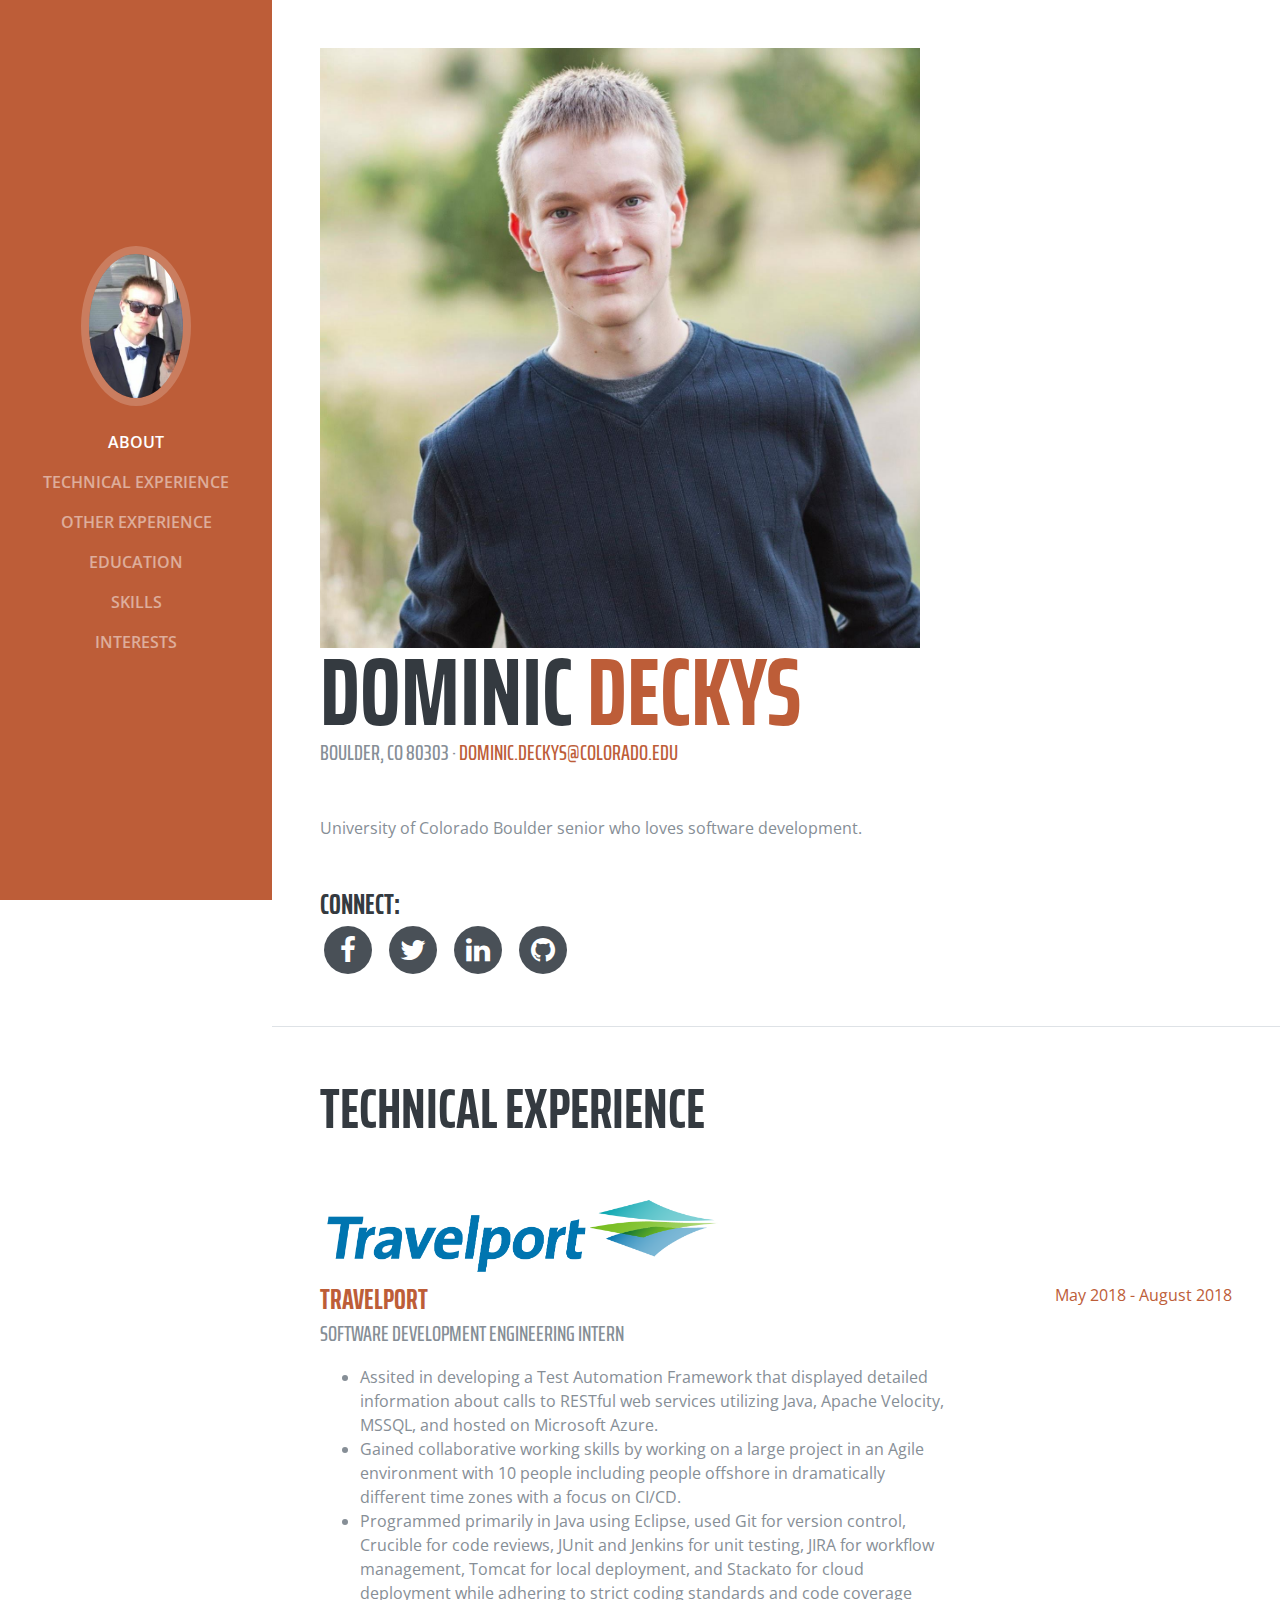
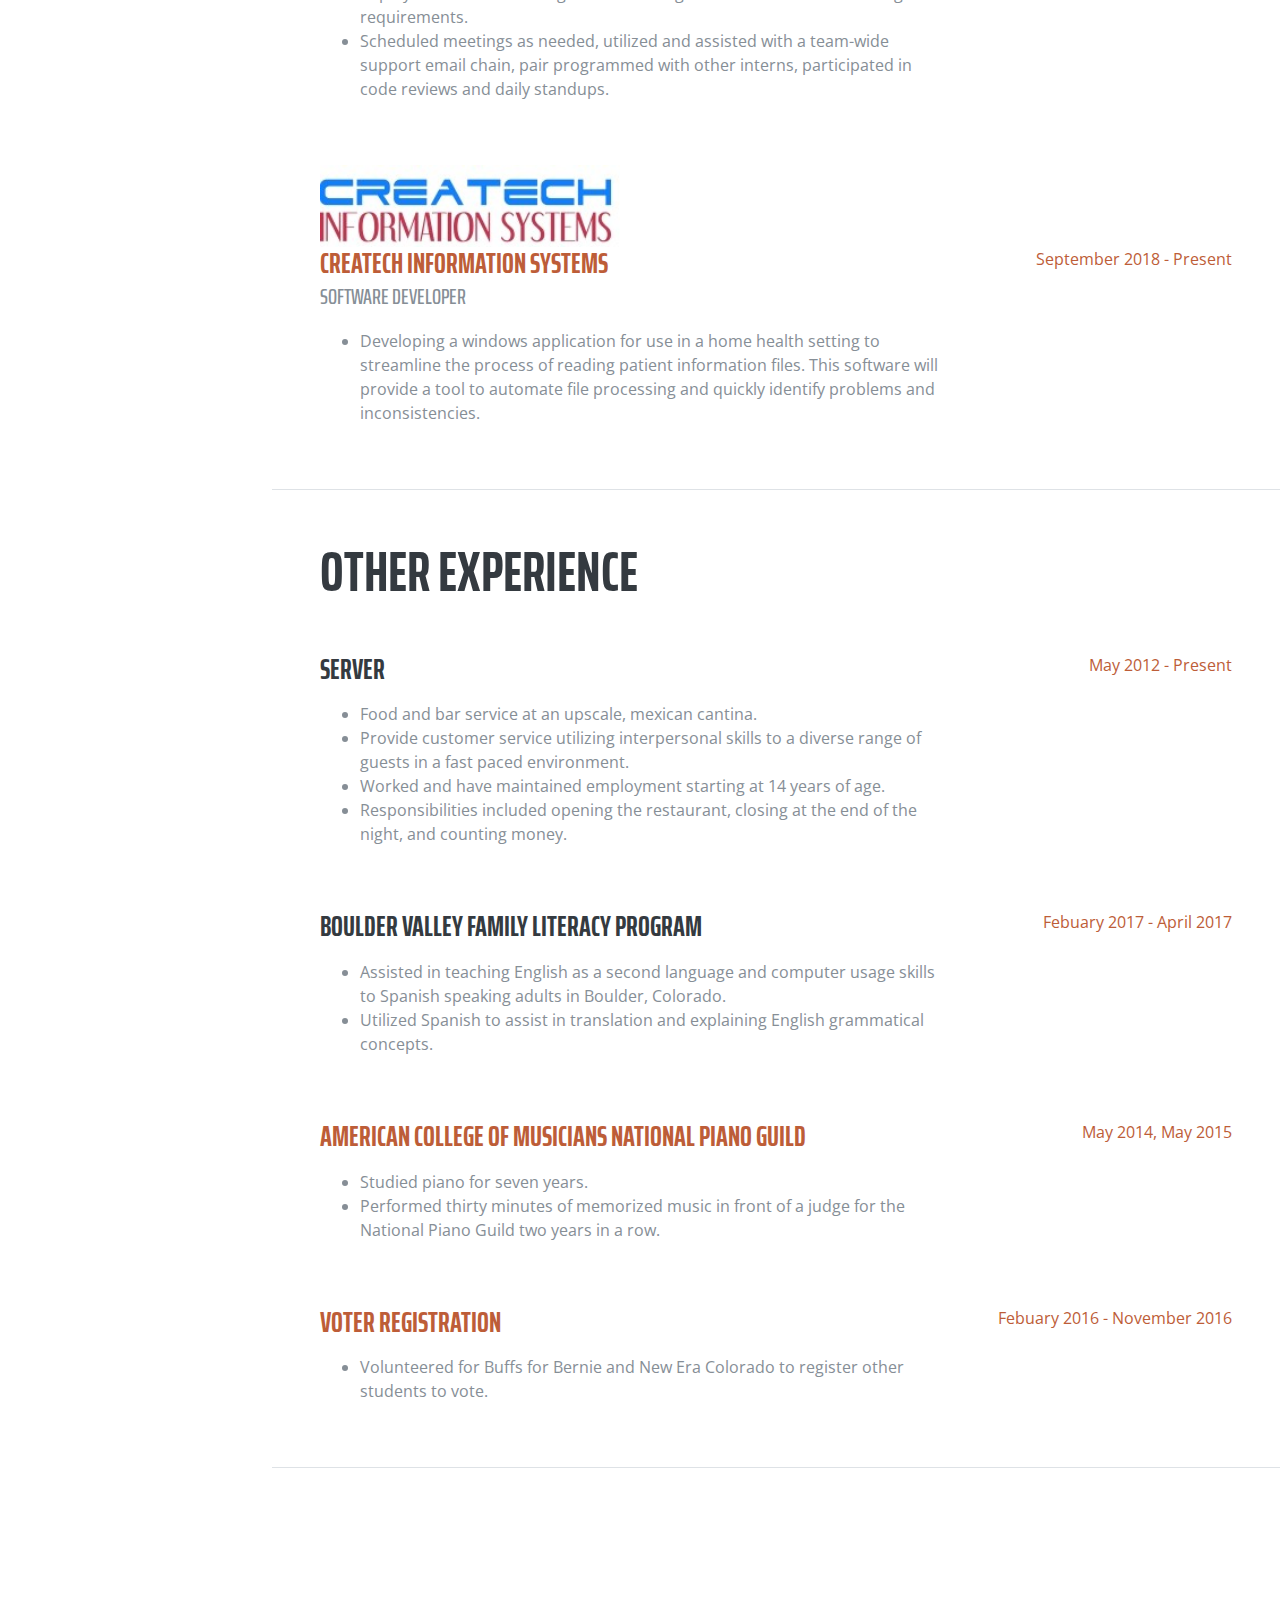
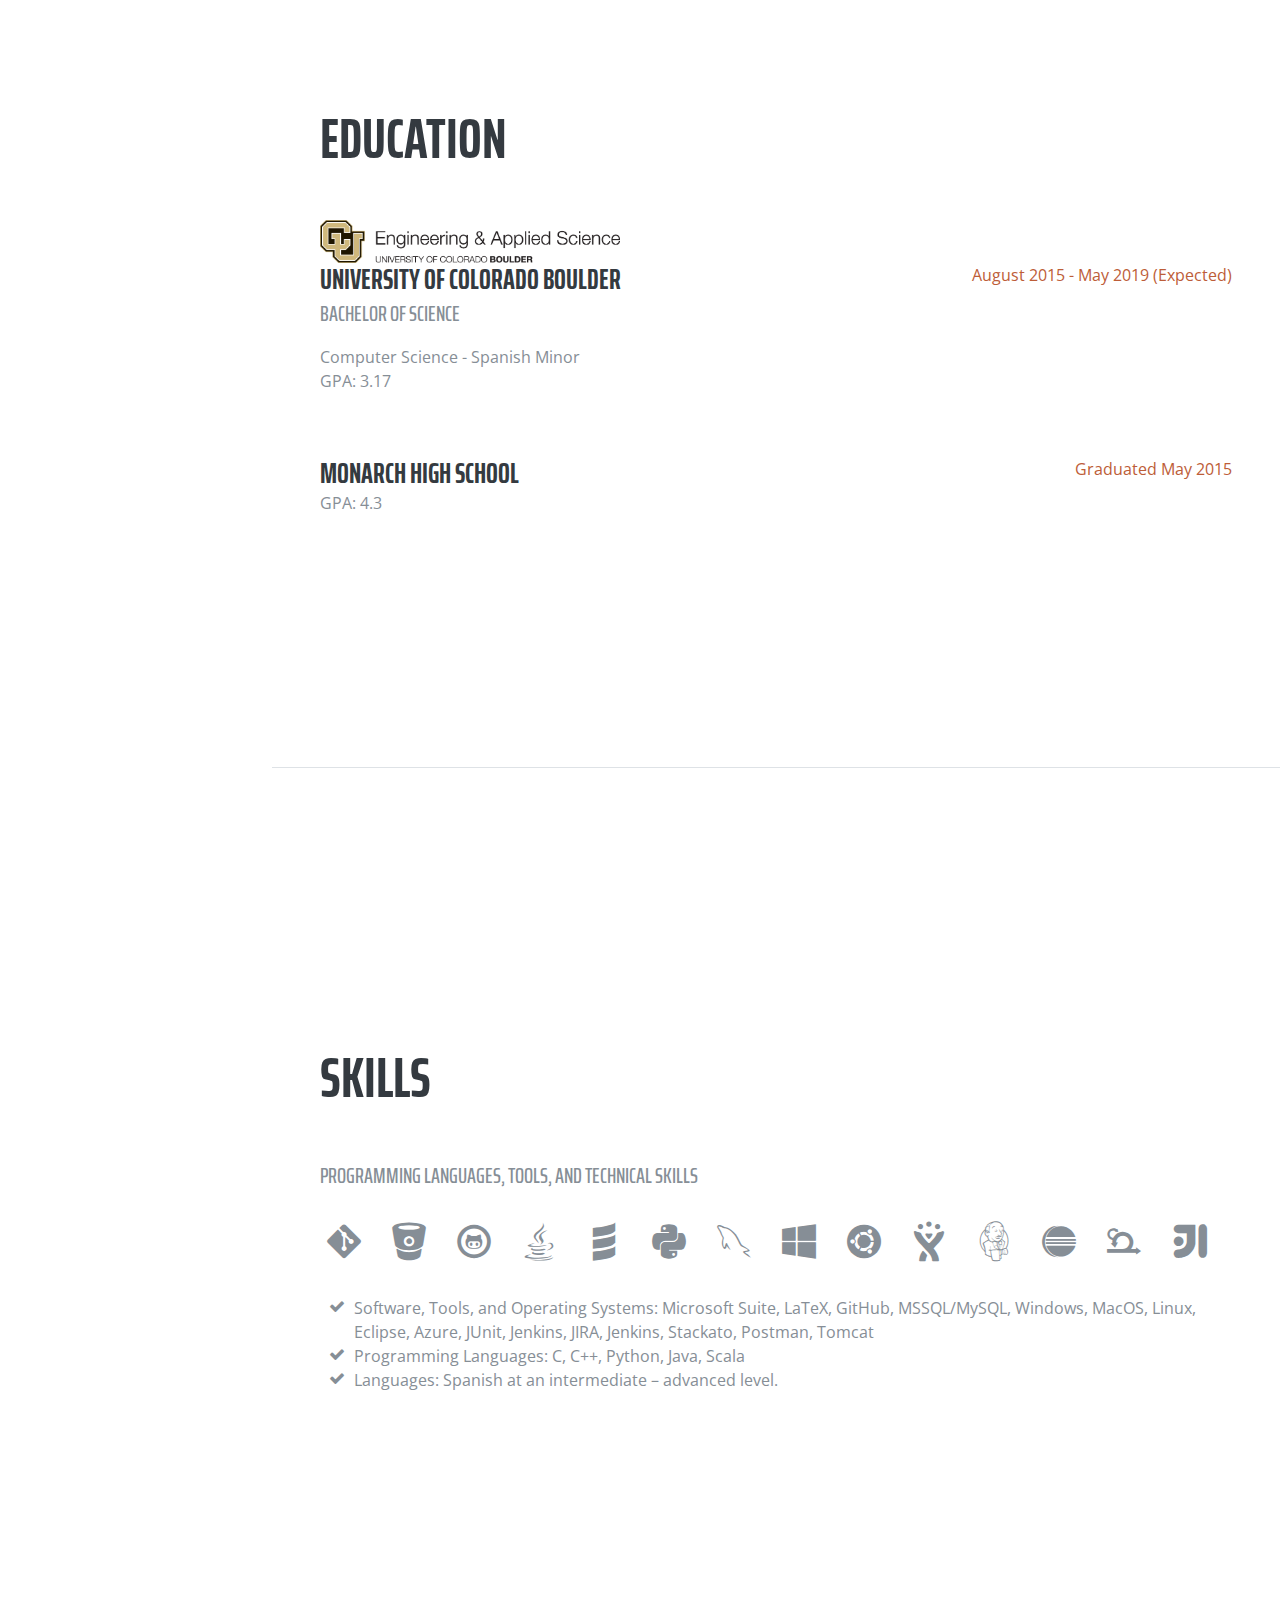
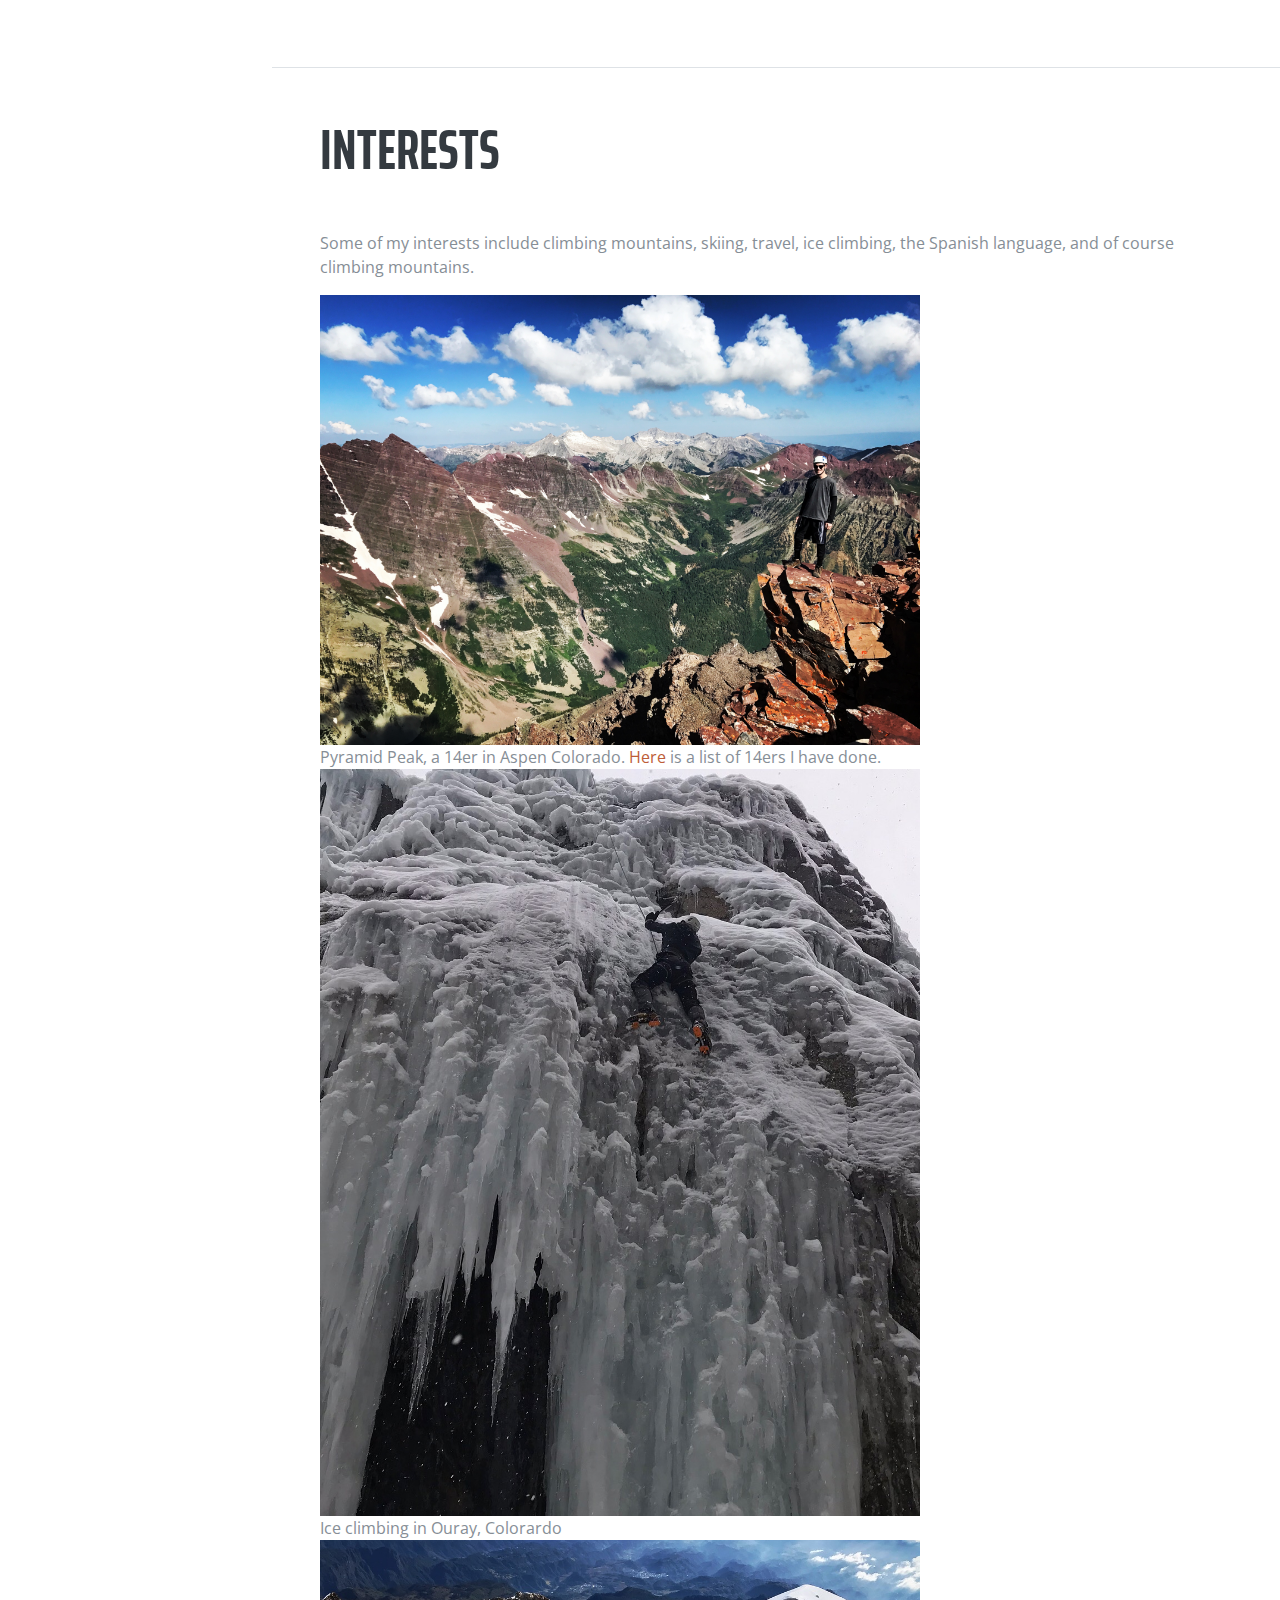
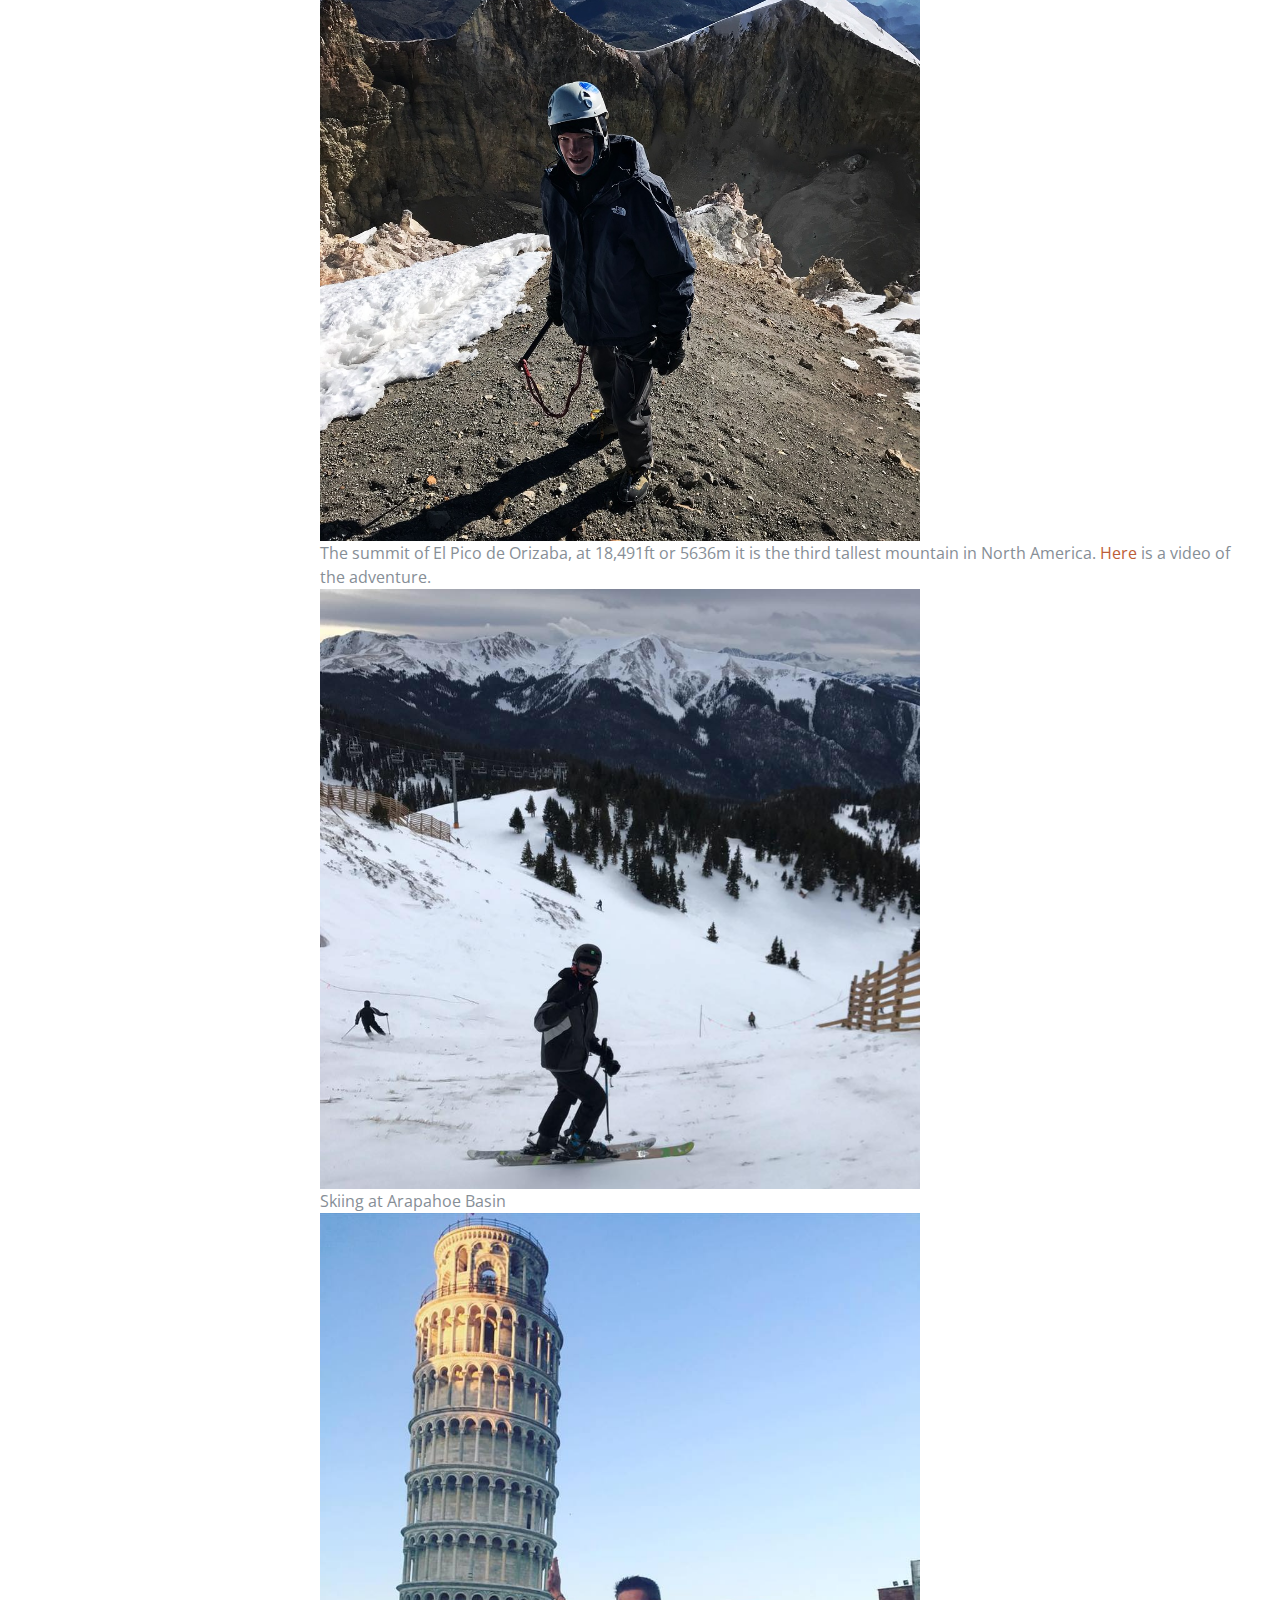
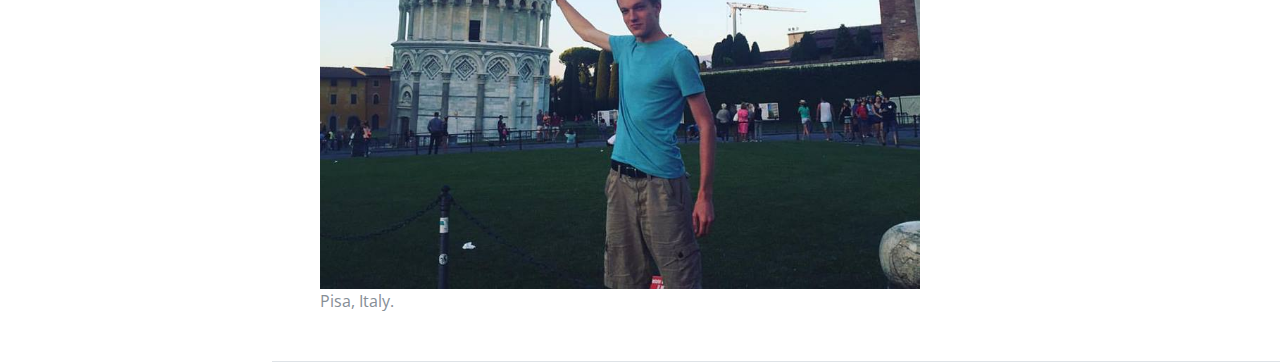
==== index.html @ a95ba04a "remove develop link from homepage" ====
<!DOCTYPE html>
<html lang="en">

  <head>

    <meta charset="utf-8">
    <meta name="viewport" content="width=device-width, initial-scale=1, shrink-to-fit=no">
    <meta name="description" content="">
    <meta name="author" content="">

    <title>Dominic Deckys</title>

    <!-- Bootstrap core CSS -->
    <link href="vendor/bootstrap/css/bootstrap.min.css" rel="stylesheet">

    <!-- Custom fonts for this template -->
    <link href="https://fonts.googleapis.com/css?family=Saira+Extra+Condensed:100,200,300,400,500,600,700,800,900" rel="stylesheet">
    <link href="https://fonts.googleapis.com/css?family=Open+Sans:300,300i,400,400i,600,600i,700,700i,800,800i" rel="stylesheet">
    <link href="vendor/font-awesome/css/font-awesome.min.css" rel="stylesheet">
    <link href="vendor/devicons/css/devicons.min.css" rel="stylesheet">
    <link href="vendor/simple-line-icons/css/simple-line-icons.css" rel="stylesheet">

    <!-- Custom styles for this template -->
    <link href="css/resume.min.css" rel="stylesheet">

  </head>

  <body id="page-top">

    <nav class="navbar navbar-expand-lg navbar-dark bg-primary fixed-top" id="sideNav">
      <a class="navbar-brand js-scroll-trigger" href="#page-top">
        <span class="d-block d-lg-none">Dominic Deckys</span>
        <span class="d-none d-lg-block">
          <img class="img-fluid img-profile rounded-circle mx-auto mb-2" src="img/dom1.jpg" alt="">
        </span>
      </a>
      <button class="navbar-toggler" type="button" data-toggle="collapse" data-target="#navbarSupportedContent" aria-controls="navbarSupportedContent" aria-expanded="false" aria-label="Toggle navigation">
        <span class="navbar-toggler-icon"></span>
      </button>
      <div class="collapse navbar-collapse" id="navbarSupportedContent">
        <ul class="navbar-nav">
          <li class="nav-item">
            <a class="nav-link js-scroll-trigger" href="#about">About</a>
          </li>
          <li class="nav-item">
            <a class="nav-link js-scroll-trigger" href="#experience1">Technical Experience</a>
          </li>
          <li class="nav-item">
            <a class="nav-link js-scroll-trigger" href="#experience2">Other Experience</a>
          </li>
          <li class="nav-item">
            <a class="nav-link js-scroll-trigger" href="#education">Education</a>
          </li>
          <li class="nav-item">
            <a class="nav-link js-scroll-trigger" href="#skills">Skills</a>
          </li>
          <li class="nav-item">
            <a class="nav-link js-scroll-trigger" href="#interests">Interests</a>
          </li>
		  <!--
          <li class="nav-item">
            <a class="nav-link js-scroll-trigger" href="#awards">Awards</a>
          </li>
		  -->
        </ul>
      </div>
    </nav>

    <div class="container-fluid p-0">

      <section class="resume-section p-3 p-lg-5 d-flex d-column" id="about">
        <div class="my-auto">
          <img style="max-width:600px;width:100%;" src="img/dominicdeckysSeniorPic.jpg" alt="">
          <h1 class="mb-0">Dominic
            <span class="text-primary">Deckys</span>
          </h1>
          <div class="subheading mb-5">Boulder, CO 80303 · 
            <a href="mailto:dominic.deckys@colorado.edu">dominic.deckys@colorado.edu</a>
          </div>
          <p class="mb-5">University of Colorado Boulder senior who loves software development.</p>
          <h3 class="mb-0">Connect:</h3>
          <ul class="list-inline list-social-icons mb-0">
            <li class="list-inline-item">
              <a href="https://www.facebook.com/ddeckys">
                <span class="fa-stack fa-lg">
                  <i class="fa fa-circle fa-stack-2x"></i>
                  <i class="fa fa-facebook fa-stack-1x fa-inverse"></i>
                </span>
              </a>
            </li>
            <li class="list-inline-item">
              <a href="https://twitter.com/ddeckys4">
                <span class="fa-stack fa-lg">
                  <i class="fa fa-circle fa-stack-2x"></i>
                  <i class="fa fa-twitter fa-stack-1x fa-inverse"></i>
                </span>
              </a>
            </li>
            <li class="list-inline-item">
              <a href="https://www.linkedin.com/in/dominic-deckys-6bb75169">
                <span class="fa-stack fa-lg">
                  <i class="fa fa-circle fa-stack-2x"></i>
                  <i class="fa fa-linkedin fa-stack-1x fa-inverse"></i>
                </span>
              </a>
            </li>
            <li class="list-inline-item">
              <a href="https://github.com/dominicdeckys">
                <span class="fa-stack fa-lg">
                  <i class="fa fa-circle fa-stack-2x"></i>
                  <i class="fa fa-github fa-stack-1x fa-inverse"></i>
                </span>
              </a>
            </li>
          </ul>
        </div>
      </section>

      <section class="resume-section p-3 p-lg-5 d-flex flex-column" id="experience1">
        <div class="my-auto">
          <h2 class="mb-5">Technical Experience</h2>

          <img style="max-width:400px;width:100%;" src="img/travelport-logo.png" alt="">
          <div class="resume-item d-flex flex-column flex-md-row mb-5">
            <div class="resume-content mr-auto">
              <h3 class="mb-0"><a href="https://www.travelport.com/" target="_blank">Travelport</a></h3>
              <div class="subheading mb-3">Software Development Engineering Intern</div>
              <p>
                <ul>
                  <li>Assited in developing a Test Automation Framework that displayed detailed information about calls to RESTful web services utilizing Java, Apache Velocity, MSSQL, and hosted on Microsoft Azure.</li>
                  <li>Gained collaborative working skills by working on a large project in an Agile environment with 10 people including people offshore in dramatically different time zones with a focus on CI/CD.</li>
                  <li>Programmed primarily in Java using Eclipse, used Git for version control, Crucible for code reviews, JUnit and Jenkins for unit testing, JIRA for workflow management, Tomcat for local deployment, and Stackato for cloud deployment while adhering to strict coding standards and code coverage requirements.</li>
                  <li>Scheduled meetings as needed, utilized and assisted with a team-wide support email chain, pair programmed with other interns, participated in code reviews and daily standups.</li>
                </ul> 
              </p>
            </div>
            <div class="resume-date text-md-right">
              <span class="text-primary">May 2018 - August 2018</span>
            </div>
          </div>

          <img style="max-width:300px;width:100%;" src="img/createch-logo.jpg" alt="">
          <div class="resume-item d-flex flex-column flex-md-row">
            <div class="resume-content mr-auto">
              <h3 class="mb-0"><a href="https://www.createchsys.com/" target="_blank">Createch Information Systems</a></h3>
              <div class="subheading mb-3">Software Developer</div>
              <p>
                <ul>
                  <li>Developing a windows application for use in a home health setting to streamline the process of reading patient information files. This software will provide a tool to automate file processing and quickly identify problems and inconsistencies.</li>
                </ul> 
              </p>
            </div>
            <div class="resume-date text-md-right">
              <span class="text-primary">September 2018 - Present</span>
            </div>
          </div>

        </div>

      </section>

      <section class="resume-section p-3 p-lg-5 d-flex flex-column" id="experience2">
        <div class="my-auto">
          <h2 class="mb-5">Other Experience</h2>

          <div class="resume-item d-flex flex-column flex-md-row mb-5">
            <div class="resume-content mr-auto">
              <h3 class="mb-0">Server</h3>
              <p>
                <ul>
                  <li>Food and bar service at an upscale, mexican cantina.</li>
                  <li>Provide customer service utilizing interpersonal skills to a diverse range of guests in a fast paced environment.</li>
                  <li>Worked and have maintained employment starting at 14 years of age.</li>
                  <li>Responsibilities included opening the restaurant, closing at the end of the night, and counting money.</li>
                </ul> 
              </p>
            </div>
            <div class="resume-date text-md-right">
              <span class="text-primary">May 2012 - Present</span>
            </div>
          </div>

          <div class="resume-item d-flex flex-column flex-md-row mb-5">
            <div class="resume-content mr-auto">
              <h3 class="mb-0">Boulder Valley Family Literacy Program</h3>
              <p>
                <ul>
                  <li>Assisted in teaching English as a second language and computer usage skills to Spanish speaking adults in Boulder, Colorado.</li>
                  <li>Utilized Spanish to assist in translation and explaining English grammatical concepts.</li>
                </ul> 
              </p>
            </div>
            <div class="resume-date text-md-right">
              <span class="text-primary">Febuary 2017 - April 2017</span>
            </div>
          </div>


          <div class="resume-item d-flex flex-column flex-md-row mb-5">
            <div class="resume-content mr-auto">
              <h3 class="mb-0"><a href="http://pianoguild.com/" target="_blank">American College of Musicians National Piano Guild</a></h3>
              <p>
                <ul>
                  <li>Studied piano for seven years.</li>
                  <li>Performed thirty minutes of memorized music in front of a judge for the National Piano Guild two years in a row.</li>
                </ul> 
              </p>
            </div>
            <div class="resume-date text-md-right">
              <span class="text-primary">May 2014, May 2015</span>
            </div>
          </div>

          <div class="resume-item d-flex flex-column flex-md-row">
            <div class="resume-content mr-auto">
              <h3 class="mb-0"><a href="https://neweracolorado.org/" target="_blank">Voter Registration</a></h3>
              <p>
                <ul>
                  <li>Volunteered for Buffs for Bernie and New Era Colorado to register other students to vote.</li>
                </ul> 
              </p>
            </div>
            <div class="resume-date text-md-right">
              <span class="text-primary">Febuary 2016 - November 2016</span>
            </div>
          </div>

        </div>

      </section>

      <section class="resume-section p-3 p-lg-5 d-flex flex-column" id="education">
        <div class="my-auto">
          <h2 class="mb-5">Education</h2>

          <img style="max-width:300px;width:100%;" src="img/cuboulder.png" alt="">
          <div class="resume-item d-flex flex-column flex-md-row mb-5">
            <div class="resume-content mr-auto">
              <h3 class="mb-0">University of Colorado Boulder</h3>
              <div class="subheading mb-3">Bachelor of Science</div>
              <div>Computer Science - Spanish Minor</div>
              <p>GPA: 3.17</p>
            </div>
            <div class="resume-date text-md-right">
              <span class="text-primary">August 2015 - May 2019 (Expected)</span>
            </div>
          </div>

          <div class="resume-item d-flex flex-column flex-md-row">
            <div class="resume-content mr-auto">
              <h3 class="mb-0">Monarch High School</h3>
              <p>GPA: 4.3</p>
            </div>
            <div class="resume-date text-md-right">
              <span class="text-primary">Graduated May 2015</span>
            </div>
          </div>

        </div>
      </section>

      <section class="resume-section p-3 p-lg-5 d-flex flex-column" id="skills">
        <div class="my-auto">
          <h2 class="mb-5">Skills</h2>

          <div class="subheading mb-3">Programming Languages, Tools, and Technical Skills</div>
          <ul class="list-inline list-icons">
            <li class="list-inline-item">
              <i class="devicons devicons-git"></i>
            </li>
			<li class="list-inline-item">
              <i class="devicons devicons-bitbucket"></i>
            </li>
			<li class="list-inline-item">
              <i class="devicons devicons-github"></i>
            </li>
			<li class="list-inline-item">
              <i class="devicons devicons-java"></i>
            </li>
			<li class="list-inline-item">
              <i class="devicons devicons-scala"></i>
            </li>
			<li class="list-inline-item">
              <i class="devicons devicons-python"></i>
            </li>
			<li class="list-inline-item">
              <i class="devicons devicons-mysql"></i>
            </li>
			<li class="list-inline-item">
              <i class="devicons devicons-windows"></i>
            </li>
			<li class="list-inline-item">
              <i class="devicons devicons-ubuntu"></i>
            </li>
			<li class="list-inline-item">
              <i class="devicons devicons-jira"></i>
            </li>
			<li class="list-inline-item">
              <i class="devicons devicons-jenkins"></i>
            </li>
			<li class="list-inline-item">
              <i class="devicons devicons-eclipse"></i>
            </li>
			<li class="list-inline-item">
              <i class="devicons devicons-scrum"></i>
            </li>
			<li class="list-inline-item">
              <i class="devicons devicons-intellij"></i>
            </li>
          </ul>

          
          <ul class="fa-ul mb-0">
            <li>
              <i class="fa-li fa fa-check"></i>
              Software, Tools, and Operating Systems: Microsoft Suite, LaTeX, GitHub, MSSQL/MySQL, Windows, MacOS, Linux, Eclipse, Azure, JUnit, Jenkins, JIRA, Jenkins, Stackato, Postman, Tomcat
            </li>
            <li>
              <i class="fa-li fa fa-check"></i>
              Programming Languages: C, C++, Python, Java, Scala
            </li>
            <li>
              <i class="fa-li fa fa-check"></i>
              Languages: Spanish at an intermediate – advanced level.
            </li>
          </ul>
        </div>
      </section>

      <section class="resume-section p-3 p-lg-5 d-flex flex-column" id="interests">
        <div class="my-auto">
          <h2 class="mb-5">Interests</h2>
          <p>Some of my interests include climbing mountains, skiing, travel, ice climbing, the Spanish language, and of course climbing mountains.</p>
          <img style="max-width:600px;width:100%;" src="img/pyramid.JPG" alt="">
          <p class="mb-0">Pyramid Peak, a 14er in Aspen Colorado. <a href="https://www.14ers.com/php14ers/usrpeaksv.php?usernum=66733" target="_blank">Here</a> is a list of 14ers I have done.</p>
          <img style="max-width:600px;width:100%;" src="img/ouray.JPG" alt="">
          <p class="mb-0">Ice climbing in Ouray, Colorardo</p>
          <img style="max-width:600px;width:100%;" src="img/orizaba.JPG" alt="">
          <p class="mb-0">The summit of El Pico de Orizaba, at 18,491ft or 5636m it is the third tallest mountain in North America. <a href="https://youtu.be/V370Wk5XxWk" target="_blank">Here</a> is a video of the adventure.</p>
          <img style="max-width:600px;width:100%;" src="img/skiing.jpg" alt="">
          <p class="mb-0">Skiing at Arapahoe Basin</p>
          <img style="max-width:600px;width:100%;" src="img/pisa.jpg" alt="">
          <p class="mb-0">Pisa, Italy.</p>
        </div>
      </section>
	  
	  <!--
      <section class="resume-section p-3 p-lg-5 d-flex flex-column" id="awards">
        <div class="my-auto">
          <h2 class="mb-5">Awards &amp; Certifications</h2>
          <ul class="fa-ul mb-0">
            <li>
              <i class="fa-li fa fa-trophy text-warning"></i>
              Google Analytics Certified Developer</li>
            <li>
              <i class="fa-li fa fa-trophy text-warning"></i>
              Mobile Web Specialist - Google Certification</li>
            <li>
              <i class="fa-li fa fa-trophy text-warning"></i>
              1<sup>st</sup>
              Place - University of Colorado Boulder - Emerging Tech Competition 2009</li>
            <li>
              <i class="fa-li fa fa-trophy text-warning"></i>
              1<sup>st</sup>
              Place - University of Colorado Boulder - Adobe Creative Jam 2008 (UI Design Category)</li>
            <li>
              <i class="fa-li fa fa-trophy text-warning"></i>
              2<sup>nd</sup>
              Place - University of Colorado Boulder - Emerging Tech Competition 2008</li>
            <li>
            <li>
              <i class="fa-li fa fa-trophy text-warning"></i>
              1<sup>st</sup>
              Place - James Buchanan High School - Hackathon 2006</li>
            <li>
              <i class="fa-li fa fa-trophy text-warning"></i>
              3<sup>rd</sup>
              Place - James Buchanan High School - Hackathon 2005</li>
          </ul>
        </div>
      </section>
	  -->

    </div>

    <!-- Bootstrap core JavaScript -->
    <script src="vendor/jquery/jquery.min.js"></script>
    <script src="vendor/bootstrap/js/bootstrap.bundle.min.js"></script>

    <!-- Plugin JavaScript -->
    <script src="vendor/jquery-easing/jquery.easing.min.js"></script>

    <!-- Custom scripts for this template -->
    <script src="js/resume.min.js"></script>

  </body>

</html>
---- vendor/devicons/css/devicons.min.css ----
/*!
 *  Devicons 1.8.0 made by Theodore Vorillas / http://vorillaz.com 
 */
@font-face{font-family:devicons;src:url(../fonts/devicons.eot?xqxft6);src:url(../fonts/devicons.eot?#iefixxqxft6) format("embedded-opentype"),url(../fonts/devicons.woff?xqxft6) format("woff"),url(../fonts/devicons.ttf?xqxft6) format("truetype"),url(../fonts/devicons.svg?xqxft6#devicons) format("svg");font-weight:400;font-style:normal}.devicons{font-family:devicons;speak:none;font-style:normal;font-weight:400;font-variant:normal;text-transform:none;line-height:1;-webkit-font-smoothing:antialiased;-moz-osx-font-smoothing:grayscale}.devicons-git:before{content:"\e602"}.devicons-git_compare:before{content:"\e628"}.devicons-git_branch:before{content:"\e625"}.devicons-git_commit:before{content:"\e629"}.devicons-git_pull_request:before{content:"\e626"}.devicons-git_merge:before{content:"\e627"}.devicons-bitbucket:before{content:"\e603"}.devicons-github_alt:before{content:"\e608"}.devicons-github_badge:before{content:"\e609"}.devicons-github:before{content:"\e60a"}.devicons-github_full:before{content:"\e617"}.devicons-java:before{content:"\e638"}.devicons-ruby:before{content:"\e639"}.devicons-scala:before{content:"\e637"}.devicons-python:before{content:"\e63c"}.devicons-go:before{content:"\e624"}.devicons-ruby_on_rails:before{content:"\e63b"}.devicons-django:before{content:"\e61d"}.devicons-markdown:before{content:"\e63e"}.devicons-php:before{content:"\e63d"}.devicons-mysql:before{content:"\e604"}.devicons-streamline:before{content:"\e605"}.devicons-database:before{content:"\e606"}.devicons-laravel:before{content:"\e63f"}.devicons-javascript:before{content:"\e64e"}.devicons-angular:before{content:"\e653"}.devicons-backbone:before{content:"\e652"}.devicons-coffeescript:before{content:"\e651"}.devicons-jquery:before{content:"\e650"}.devicons-modernizr:before{content:"\e620"}.devicons-jquery_ui:before{content:"\e654"}.devicons-ember:before{content:"\e61b"}.devicons-dojo:before{content:"\e61c"}.devicons-nodejs:before{content:"\e619"}.devicons-nodejs_small:before{content:"\e618"}.devicons-javascript_shield:before{content:"\e64f"}.devicons-bootstrap:before{content:"\e647"}.devicons-sass:before{content:"\e64b"}.devicons-css3_full:before{content:"\e64a"}.devicons-css3:before{content:"\e649"}.devicons-html5:before{content:"\e636"}.devicons-html5_multimedia:before{content:"\e632"}.devicons-html5_device_access:before{content:"\e633"}.devicons-html5_3d_effects:before{content:"\e635"}.devicons-html5_connectivity:before{content:"\e634"}.devicons-ghost_small:before{content:"\e614"}.devicons-ghost:before{content:"\e61f"}.devicons-magento:before{content:"\e640"}.devicons-joomla:before{content:"\e641"}.devicons-jekyll_small:before{content:"\e60d"}.devicons-drupal:before{content:"\e642"}.devicons-wordpress:before{content:"\e60b"}.devicons-grunt:before{content:"\e64c"}.devicons-bower:before{content:"\e64d"}.devicons-npm:before{content:"\e61e"}.devicons-yahoo_small:before{content:"\e62b"}.devicons-yahoo:before{content:"\e615"}.devicons-bing_small:before{content:"\e600"}.devicons-windows:before{content:"\e60f"}.devicons-linux:before{content:"\e612"}.devicons-ubuntu:before{content:"\e63a"}.devicons-android:before{content:"\e60e"}.devicons-apple:before{content:"\e611"}.devicons-appstore:before{content:"\e613"}.devicons-phonegap:before{content:"\e630"}.devicons-blackberry:before{content:"\e623"}.devicons-stackoverflow:before{content:"\e610"}.devicons-techcrunch:before{content:"\e62c"}.devicons-codrops:before{content:"\e62f"}.devicons-css_tricks:before{content:"\e601"}.devicons-smashing_magazine:before{content:"\e62d"}.devicons-netmagazine:before{content:"\e62e"}.devicons-codepen:before{content:"\e616"}.devicons-cssdeck:before{content:"\e62a"}.devicons-hackernews:before{content:"\e61a"}.devicons-dropbox:before{content:"\e607"}.devicons-google_drive:before{content:"\e631"}.devicons-visualstudio:before{content:"\e60c"}.devicons-unity_small:before{content:"\e621"}.devicons-raspberry_pi:before{content:"\e622"}.devicons-chrome:before{content:"\e643"}.devicons-ie:before{content:"\e644"}.devicons-firefox:before{content:"\e645"}.devicons-opera:before{content:"\e646"}.devicons-safari:before{content:"\e648"}.devicons-swift:before{content:"\e655"}.devicons-symfony:before{content:"\e656"}.devicons-symfony_badge:before{content:"\e657"}.devicons-less:before{content:"\e658"}.devicons-stylus:before{content:"\e659"}.devicons-trello:before{content:"\e65a"}.devicons-atlassian:before{content:"\e65b"}.devicons-jira:before{content:"\e65c"}.devicons-envato:before{content:"\e65d"}.devicons-snap_svg:before{content:"\e65e"}.devicons-raphael:before{content:"\e65f"}.devicons-google_analytics:before{content:"\e660"}.devicons-compass:before{content:"\e661"}.devicons-onedrive:before{content:"\e662"}.devicons-gulp:before{content:"\e663"}.devicons-atom:before{content:"\e664"}.devicons-cisco:before{content:"\e665"}.devicons-nancy:before{content:"\e666"}.devicons-clojure:before{content:"\e668"}.devicons-clojure_alt:before{content:"\e66a"}.devicons-perl:before{content:"\e669"}.devicons-celluloid:before{content:"\e66b"}.devicons-w3c:before{content:"\e66c"}.devicons-redis:before{content:"\e66d"}.devicons-postgresql:before{content:"\e66e"}.devicons-webplatform:before{content:"\e66f"}.devicons-jenkins:before{content:"\e667"}.devicons-requirejs:before{content:"\e670"}.devicons-opensource:before{content:"\e671"}.devicons-typo3:before{content:"\e672"}.devicons-uikit:before{content:"\e673"}.devicons-doctrine:before{content:"\e674"}.devicons-groovy:before{content:"\e675"}.devicons-nginx:before{content:"\e676"}.devicons-haskell:before{content:"\e677"}.devicons-zend:before{content:"\e678"}.devicons-gnu:before{content:"\e679"}.devicons-yeoman:before{content:"\e67a"}.devicons-heroku:before{content:"\e67b"}.devicons-debian:before{content:"\e67d"}.devicons-travis:before{content:"\e67e"}.devicons-dotnet:before{content:"\e67f"}.devicons-codeigniter:before{content:"\e680"}.devicons-javascript_badge:before{content:"\e681"}.devicons-yii:before{content:"\e682"}.devicons-msql_server:before{content:"\e67c"}.devicons-composer:before{content:"\e683"}.devicons-krakenjs_badge:before{content:"\e684"}.devicons-krakenjs:before{content:"\e685"}.devicons-mozilla:before{content:"\e686"}.devicons-firebase:before{content:"\e687"}.devicons-sizzlejs:before{content:"\e688"}.devicons-creativecommons:before{content:"\e689"}.devicons-creativecommons_badge:before{content:"\e68a"}.devicons-mitlicence:before{content:"\e68b"}.devicons-senchatouch:before{content:"\e68c"}.devicons-bugsense:before{content:"\e68d"}.devicons-extjs:before{content:"\e68e"}.devicons-mootools_badge:before{content:"\e68f"}.devicons-mootools:before{content:"\e690"}.devicons-ruby_rough:before{content:"\e691"}.devicons-komodo:before{content:"\e692"}.devicons-coda:before{content:"\e693"}.devicons-bintray:before{content:"\e694"}.devicons-terminal:before{content:"\e695"}.devicons-code:before{content:"\e696"}.devicons-responsive:before{content:"\e697"}.devicons-dart:before{content:"\e698"}.devicons-aptana:before{content:"\e699"}.devicons-mailchimp:before{content:"\e69a"}.devicons-netbeans:before{content:"\e69b"}.devicons-dreamweaver:before{content:"\e69c"}.devicons-brackets:before{content:"\e69d"}.devicons-eclipse:before{content:"\e69e"}.devicons-cloud9:before{content:"\e69f"}.devicons-scrum:before{content:"\e6a0"}.devicons-prolog:before{content:"\e6a1"}.devicons-terminal_badge:before{content:"\e6a2"}.devicons-code_badge:before{content:"\e6a3"}.devicons-mongodb:before{content:"\e6a4"}.devicons-meteor:before{content:"\e6a5"}.devicons-meteorfull:before{content:"\e6a6"}.devicons-fsharp:before{content:"\e6a7"}.devicons-rust:before{content:"\e6a8"}.devicons-ionic:before{content:"\e6a9"}.devicons-sublime:before{content:"\e6aa"}.devicons-appcelerator:before{content:"\e6ab"}.devicons-asterisk:before{content:"\e6ac"}.devicons-aws:before{content:"\e6ad"}.devicons-digital-ocean:before{content:"\e6ae"}.devicons-dlang:before{content:"\e6af"}.devicons-docker:before{content:"\e6b0"}.devicons-erlang:before{content:"\e6b1"}.devicons-google-cloud-platform:before{content:"\e6b2"}.devicons-grails:before{content:"\e6b3"}.devicons-illustrator:before{content:"\e6b4"}.devicons-intellij:before{content:"\e6b5"}.devicons-materializecss:before{content:"\e6b6"}.devicons-openshift:before{content:"\e6b7"}.devicons-photoshop:before{content:"\e6b8"}.devicons-rackspace:before{content:"\e6b9"}.devicons-react:before{content:"\e6ba"}.devicons-redhat:before{content:"\e6bb"}.devicons-scriptcs:before{content:"\e6bc"}.devicons-sqllite:before{content:"\e6c4"}.devicons-vim:before{content:"\e6c5"}
---- vendor/simple-line-icons/css/simple-line-icons.css ----
@font-face {
  font-family: 'simple-line-icons';
  src: url('../fonts/Simple-Line-Icons.eot?v=2.4.0');
  src: url('../fonts/Simple-Line-Icons.eot?v=2.4.0#iefix') format('embedded-opentype'), url('../fonts/Simple-Line-Icons.woff2?v=2.4.0') format('woff2'), url('../fonts/Simple-Line-Icons.ttf?v=2.4.0') format('truetype'), url('../fonts/Simple-Line-Icons.woff?v=2.4.0') format('woff'), url('../fonts/Simple-Line-Icons.svg?v=2.4.0#simple-line-icons') format('svg');
  font-weight: normal;
  font-style: normal;
}
/*
 Use the following CSS code if you want to have a class per icon.
 Instead of a list of all class selectors, you can use the generic [class*="icon-"] selector, but it's slower:
*/
.icon-user,
.icon-people,
.icon-user-female,
.icon-user-follow,
.icon-user-following,
.icon-user-unfollow,
.icon-login,
.icon-logout,
.icon-emotsmile,
.icon-phone,
.icon-call-end,
.icon-call-in,
.icon-call-out,
.icon-map,
.icon-location-pin,
.icon-direction,
.icon-directions,
.icon-compass,
.icon-layers,
.icon-menu,
.icon-list,
.icon-options-vertical,
.icon-options,
.icon-arrow-down,
.icon-arrow-left,
.icon-arrow-right,
.icon-arrow-up,
.icon-arrow-up-circle,
.icon-arrow-left-circle,
.icon-arrow-right-circle,
.icon-arrow-down-circle,
.icon-check,
.icon-clock,
.icon-plus,
.icon-minus,
.icon-close,
.icon-event,
.icon-exclamation,
.icon-organization,
.icon-trophy,
.icon-screen-smartphone,
.icon-screen-desktop,
.icon-plane,
.icon-notebook,
.icon-mustache,
.icon-mouse,
.icon-magnet,
.icon-energy,
.icon-disc,
.icon-cursor,
.icon-cursor-move,
.icon-crop,
.icon-chemistry,
.icon-speedometer,
.icon-shield,
.icon-screen-tablet,
.icon-magic-wand,
.icon-hourglass,
.icon-graduation,
.icon-ghost,
.icon-game-controller,
.icon-fire,
.icon-eyeglass,
.icon-envelope-open,
.icon-envelope-letter,
.icon-bell,
.icon-badge,
.icon-anchor,
.icon-wallet,
.icon-vector,
.icon-speech,
.icon-puzzle,
.icon-printer,
.icon-present,
.icon-playlist,
.icon-pin,
.icon-picture,
.icon-handbag,
.icon-globe-alt,
.icon-globe,
.icon-folder-alt,
.icon-folder,
.icon-film,
.icon-feed,
.icon-drop,
.icon-drawer,
.icon-docs,
.icon-doc,
.icon-diamond,
.icon-cup,
.icon-calculator,
.icon-bubbles,
.icon-briefcase,
.icon-book-open,
.icon-basket-loaded,
.icon-basket,
.icon-bag,
.icon-action-undo,
.icon-action-redo,
.icon-wrench,
.icon-umbrella,
.icon-trash,
.icon-tag,
.icon-support,
.icon-frame,
.icon-size-fullscreen,
.icon-size-actual,
.icon-shuffle,
.icon-share-alt,
.icon-share,
.icon-rocket,
.icon-question,
.icon-pie-chart,
.icon-pencil,
.icon-note,
.icon-loop,
.icon-home,
.icon-grid,
.icon-graph,
.icon-microphone,
.icon-music-tone-alt,
.icon-music-tone,
.icon-earphones-alt,
.icon-earphones,
.icon-equalizer,
.icon-like,
.icon-dislike,
.icon-control-start,
.icon-control-rewind,
.icon-control-play,
.icon-control-pause,
.icon-control-forward,
.icon-control-end,
.icon-volume-1,
.icon-volume-2,
.icon-volume-off,
.icon-calendar,
.icon-bulb,
.icon-chart,
.icon-ban,
.icon-bubble,
.icon-camrecorder,
.icon-camera,
.icon-cloud-download,
.icon-cloud-upload,
.icon-envelope,
.icon-eye,
.icon-flag,
.icon-heart,
.icon-info,
.icon-key,
.icon-link,
.icon-lock,
.icon-lock-open,
.icon-magnifier,
.icon-magnifier-add,
.icon-magnifier-remove,
.icon-paper-clip,
.icon-paper-plane,
.icon-power,
.icon-refresh,
.icon-reload,
.icon-settings,
.icon-star,
.icon-symbol-female,
.icon-symbol-male,
.icon-target,
.icon-credit-card,
.icon-paypal,
.icon-social-tumblr,
.icon-social-twitter,
.icon-social-facebook,
.icon-social-instagram,
.icon-social-linkedin,
.icon-social-pinterest,
.icon-social-github,
.icon-social-google,
.icon-social-reddit,
.icon-social-skype,
.icon-social-dribbble,
.icon-social-behance,
.icon-social-foursqare,
.icon-social-soundcloud,
.icon-social-spotify,
.icon-social-stumbleupon,
.icon-social-youtube,
.icon-social-dropbox,
.icon-social-vkontakte,
.icon-social-steam {
  font-family: 'simple-line-icons';
  speak: none;
  font-style: normal;
  font-weight: normal;
  font-variant: normal;
  text-transform: none;
  line-height: 1;
  /* Better Font Rendering =========== */
  -webkit-font-smoothing: antialiased;
  -moz-osx-font-smoothing: grayscale;
}
.icon-user:before {
  content: "\e005";
}
.icon-people:before {
  content: "\e001";
}
.icon-user-female:before {
  content: "\e000";
}
.icon-user-follow:before {
  content: "\e002";
}
.icon-user-following:before {
  content: "\e003";
}
.icon-user-unfollow:before {
  content: "\e004";
}
.icon-login:before {
  content: "\e066";
}
.icon-logout:before {
  content: "\e065";
}
.icon-emotsmile:before {
  content: "\e021";
}
.icon-phone:before {
  content: "\e600";
}
.icon-call-end:before {
  content: "\e048";
}
.icon-call-in:before {
  content: "\e047";
}
.icon-call-out:before {
  content: "\e046";
}
.icon-map:before {
  content: "\e033";
}
.icon-location-pin:before {
  content: "\e096";
}
.icon-direction:before {
  content: "\e042";
}
.icon-directions:before {
  content: "\e041";
}
.icon-compass:before {
  content: "\e045";
}
.icon-layers:before {
  content: "\e034";
}
.icon-menu:before {
  content: "\e601";
}
.icon-list:before {
  content: "\e067";
}
.icon-options-vertical:before {
  content: "\e602";
}
.icon-options:before {
  content: "\e603";
}
.icon-arrow-down:before {
  content: "\e604";
}
.icon-arrow-left:before {
  content: "\e605";
}
.icon-arrow-right:before {
  content: "\e606";
}
.icon-arrow-up:before {
  content: "\e607";
}
.icon-arrow-up-circle:before {
  content: "\e078";
}
.icon-arrow-left-circle:before {
  content: "\e07a";
}
.icon-arrow-right-circle:before {
  content: "\e079";
}
.icon-arrow-down-circle:before {
  content: "\e07b";
}
.icon-check:before {
  content: "\e080";
}
.icon-clock:before {
  content: "\e081";
}
.icon-plus:before {
  content: "\e095";
}
.icon-minus:before {
  content: "\e615";
}
.icon-close:before {
  content: "\e082";
}
.icon-event:before {
  content: "\e619";
}
.icon-exclamation:before {
  content: "\e617";
}
.icon-organization:before {
  content: "\e616";
}
.icon-trophy:before {
  content: "\e006";
}
.icon-screen-smartphone:before {
  content: "\e010";
}
.icon-screen-desktop:before {
  content: "\e011";
}
.icon-plane:before {
  content: "\e012";
}
.icon-notebook:before {
  content: "\e013";
}
.icon-mustache:before {
  content: "\e014";
}
.icon-mouse:before {
  content: "\e015";
}
.icon-magnet:before {
  content: "\e016";
}
.icon-energy:before {
  content: "\e020";
}
.icon-disc:before {
  content: "\e022";
}
.icon-cursor:before {
  content: "\e06e";
}
.icon-cursor-move:before {
  content: "\e023";
}
.icon-crop:before {
  content: "\e024";
}
.icon-chemistry:before {
  content: "\e026";
}
.icon-speedometer:before {
  content: "\e007";
}
.icon-shield:before {
  content: "\e00e";
}
.icon-screen-tablet:before {
  content: "\e00f";
}
.icon-magic-wand:before {
  content: "\e017";
}
.icon-hourglass:before {
  content: "\e018";
}
.icon-graduation:before {
  content: "\e019";
}
.icon-ghost:before {
  content: "\e01a";
}
.icon-game-controller:before {
  content: "\e01b";
}
.icon-fire:before {
  content: "\e01c";
}
.icon-eyeglass:before {
  content: "\e01d";
}
.icon-envelope-open:before {
  content: "\e01e";
}
.icon-envelope-letter:before {
  content: "\e01f";
}
.icon-bell:before {
  content: "\e027";
}
.icon-badge:before {
  content: "\e028";
}
.icon-anchor:before {
  content: "\e029";
}
.icon-wallet:before {
  content: "\e02a";
}
.icon-vector:before {
  content: "\e02b";
}
.icon-speech:before {
  content: "\e02c";
}
.icon-puzzle:before {
  content: "\e02d";
}
.icon-printer:before {
  content: "\e02e";
}
.icon-present:before {
  content: "\e02f";
}
.icon-playlist:before {
  content: "\e030";
}
.icon-pin:before {
  content: "\e031";
}
.icon-picture:before {
  content: "\e032";
}
.icon-handbag:before {
  content: "\e035";
}
.icon-globe-alt:before {
  content: "\e036";
}
.icon-globe:before {
  content: "\e037";
}
.icon-folder-alt:before {
  content: "\e039";
}
.icon-folder:before {
  content: "\e089";
}
.icon-film:before {
  content: "\e03a";
}
.icon-feed:before {
  content: "\e03b";
}
.icon-drop:before {
  content: "\e03e";
}
.icon-drawer:before {
  content: "\e03f";
}
.icon-docs:before {
  content: "\e040";
}
.icon-doc:before {
  content: "\e085";
}
.icon-diamond:before {
  content: "\e043";
}
.icon-cup:before {
  content: "\e044";
}
.icon-calculator:before {
  content: "\e049";
}
.icon-bubbles:before {
  content: "\e04a";
}
.icon-briefcase:before {
  content: "\e04b";
}
.icon-book-open:before {
  content: "\e04c";
}
.icon-basket-loaded:before {
  content: "\e04d";
}
.icon-basket:before {
  content: "\e04e";
}
.icon-bag:before {
  content: "\e04f";
}
.icon-action-undo:before {
  content: "\e050";
}
.icon-action-redo:before {
  content: "\e051";
}
.icon-wrench:before {
  content: "\e052";
}
.icon-umbrella:before {
  content: "\e053";
}
.icon-trash:before {
  content: "\e054";
}
.icon-tag:before {
  content: "\e055";
}
.icon-support:before {
  content: "\e056";
}
.icon-frame:before {
  content: "\e038";
}
.icon-size-fullscreen:before {
  content: "\e057";
}
.icon-size-actual:before {
  content: "\e058";
}
.icon-shuffle:before {
  content: "\e059";
}
.icon-share-alt:before {
  content: "\e05a";
}
.icon-share:before {
  content: "\e05b";
}
.icon-rocket:before {
  content: "\e05c";
}
.icon-question:before {
  content: "\e05d";
}
.icon-pie-chart:before {
  content: "\e05e";
}
.icon-pencil:before {
  content: "\e05f";
}
.icon-note:before {
  content: "\e060";
}
.icon-loop:before {
  content: "\e064";
}
.icon-home:before {
  content: "\e069";
}
.icon-grid:before {
  content: "\e06a";
}
.icon-graph:before {
  content: "\e06b";
}
.icon-microphone:before {
  content: "\e063";
}
.icon-music-tone-alt:before {
  content: "\e061";
}
.icon-music-tone:before {
  content: "\e062";
}
.icon-earphones-alt:before {
  content: "\e03c";
}
.icon-earphones:before {
  content: "\e03d";
}
.icon-equalizer:before {
  content: "\e06c";
}
.icon-like:before {
  content: "\e068";
}
.icon-dislike:before {
  content: "\e06d";
}
.icon-control-start:before {
  content: "\e06f";
}
.icon-control-rewind:before {
  content: "\e070";
}
.icon-control-play:before {
  content: "\e071";
}
.icon-control-pause:before {
  content: "\e072";
}
.icon-control-forward:before {
  content: "\e073";
}
.icon-control-end:before {
  content: "\e074";
}
.icon-volume-1:before {
  content: "\e09f";
}
.icon-volume-2:before {
  content: "\e0a0";
}
.icon-volume-off:before {
  content: "\e0a1";
}
.icon-calendar:before {
  content: "\e075";
}
.icon-bulb:before {
  content: "\e076";
}
.icon-chart:before {
  content: "\e077";
}
.icon-ban:before {
  content: "\e07c";
}
.icon-bubble:before {
  content: "\e07d";
}
.icon-camrecorder:before {
  content: "\e07e";
}
.icon-camera:before {
  content: "\e07f";
}
.icon-cloud-download:before {
  content: "\e083";
}
.icon-cloud-upload:before {
  content: "\e084";
}
.icon-envelope:before {
  content: "\e086";
}
.icon-eye:before {
  content: "\e087";
}
.icon-flag:before {
  content: "\e088";
}
.icon-heart:before {
  content: "\e08a";
}
.icon-info:before {
  content: "\e08b";
}
.icon-key:before {
  content: "\e08c";
}
.icon-link:before {
  content: "\e08d";
}
.icon-lock:before {
  content: "\e08e";
}
.icon-lock-open:before {
  content: "\e08f";
}
.icon-magnifier:before {
  content: "\e090";
}
.icon-magnifier-add:before {
  content: "\e091";
}
.icon-magnifier-remove:before {
  content: "\e092";
}
.icon-paper-clip:before {
  content: "\e093";
}
.icon-paper-plane:before {
  content: "\e094";
}
.icon-power:before {
  content: "\e097";
}
.icon-refresh:before {
  content: "\e098";
}
.icon-reload:before {
  content: "\e099";
}
.icon-settings:before {
  content: "\e09a";
}
.icon-star:before {
  content: "\e09b";
}
.icon-symbol-female:before {
  content: "\e09c";
}
.icon-symbol-male:before {
  content: "\e09d";
}
.icon-target:before {
  content: "\e09e";
}
.icon-credit-card:before {
  content: "\e025";
}
.icon-paypal:before {
  content: "\e608";
}
.icon-social-tumblr:before {
  content: "\e00a";
}
.icon-social-twitter:before {
  content: "\e009";
}
.icon-social-facebook:before {
  content: "\e00b";
}
.icon-social-instagram:before {
  content: "\e609";
}
.icon-social-linkedin:before {
  content: "\e60a";
}
.icon-social-pinterest:before {
  content: "\e60b";
}
.icon-social-github:before {
  content: "\e60c";
}
.icon-social-google:before {
  content: "\e60d";
}
.icon-social-reddit:before {
  content: "\e60e";
}
.icon-social-skype:before {
  content: "\e60f";
}
.icon-social-dribbble:before {
  content: "\e00d";
}
.icon-social-behance:before {
  content: "\e610";
}
.icon-social-foursqare:before {
  content: "\e611";
}
.icon-social-soundcloud:before {
  content: "\e612";
}
.icon-social-spotify:before {
  content: "\e613";
}
.icon-social-stumbleupon:before {
  content: "\e614";
}
.icon-social-youtube:before {
  content: "\e008";
}
.icon-social-dropbox:before {
  content: "\e00c";
}
.icon-social-vkontakte:before {
  content: "\e618";
}
.icon-social-steam:before {
  content: "\e620";
}
---- css/resume.min.css ----
/*!
 * Start Bootstrap - Resume v4.0.0-beta.2 (https://startbootstrap.com/template-overviews/resume)
 * Copyright 2013-2017 Start Bootstrap
 * Licensed under MIT (https://github.com/BlackrockDigital/startbootstrap-resume/blob/master/LICENSE)
 */
 /* old main color #bd5d38 #1334bd 206c08 green*/
 body{--main-color: #bd5d38;font-family:'Open Sans',serif;padding-top:54px;color:#868e96}@media (min-width:992px){body{padding-top:0;padding-left:17rem}}h1,h2,h3,h4,h5,h6{font-family:'Saira Extra Condensed',serif;font-weight:700;text-transform:uppercase;color:#343a40}h1{font-size:6rem;line-height:5.5rem}h2{font-size:3.5rem}.subheading{text-transform:uppercase;font-weight:500;font-family:'Saira Extra Condensed',serif;font-size:1.35rem}.list-social-icons a{color:#495057}.list-social-icons a:hover{color:var(--main-color)}.list-social-icons a .fa-lg{font-size:1.75rem}.list-icons{font-size:3rem}.list-icons .list-inline-item i:hover{color:var(--main-color)}#sideNav .navbar-nav .nav-item .nav-link{font-weight:600;text-transform:uppercase}@media (min-width:992px){#sideNav{text-align:center;position:fixed;top:0;left:0;display:flex;flex-direction:column;width:17rem;height:100vh}#sideNav .navbar-brand{display:flex;margin:auto auto 0;padding:.5rem}#sideNav .navbar-brand .img-profile{max-width:10rem;max-height:10rem;border:.5rem solid rgba(255,255,255,.2)}#sideNav .navbar-collapse{display:flex;align-items:flex-start;flex-grow:0;width:100%;margin-bottom:auto}#sideNav .navbar-collapse .navbar-nav{flex-direction:column;width:100%}#sideNav .navbar-collapse .navbar-nav .nav-item{display:block}#sideNav .navbar-collapse .navbar-nav .nav-item .nav-link{display:block}}section.resume-section{border-bottom:1px solid #dee2e6;padding-top:5rem!important;padding-bottom:5rem!important}section.resume-section .resume-item .resume-date{min-width:none}@media (min-width:768px){section.resume-section{min-height:100vh}section.resume-section .resume-item .resume-date{min-width:18rem}}@media (min-width:992px){section.resume-section{padding-top:3rem!important;padding-bottom:3rem!important}}.bg-primary{background-color: var(--main-color)!important}.text-primary{color:var(--main-color)!important}a{color:var(--main-color)}a:active,a:focus,a:hover{color:#824027}
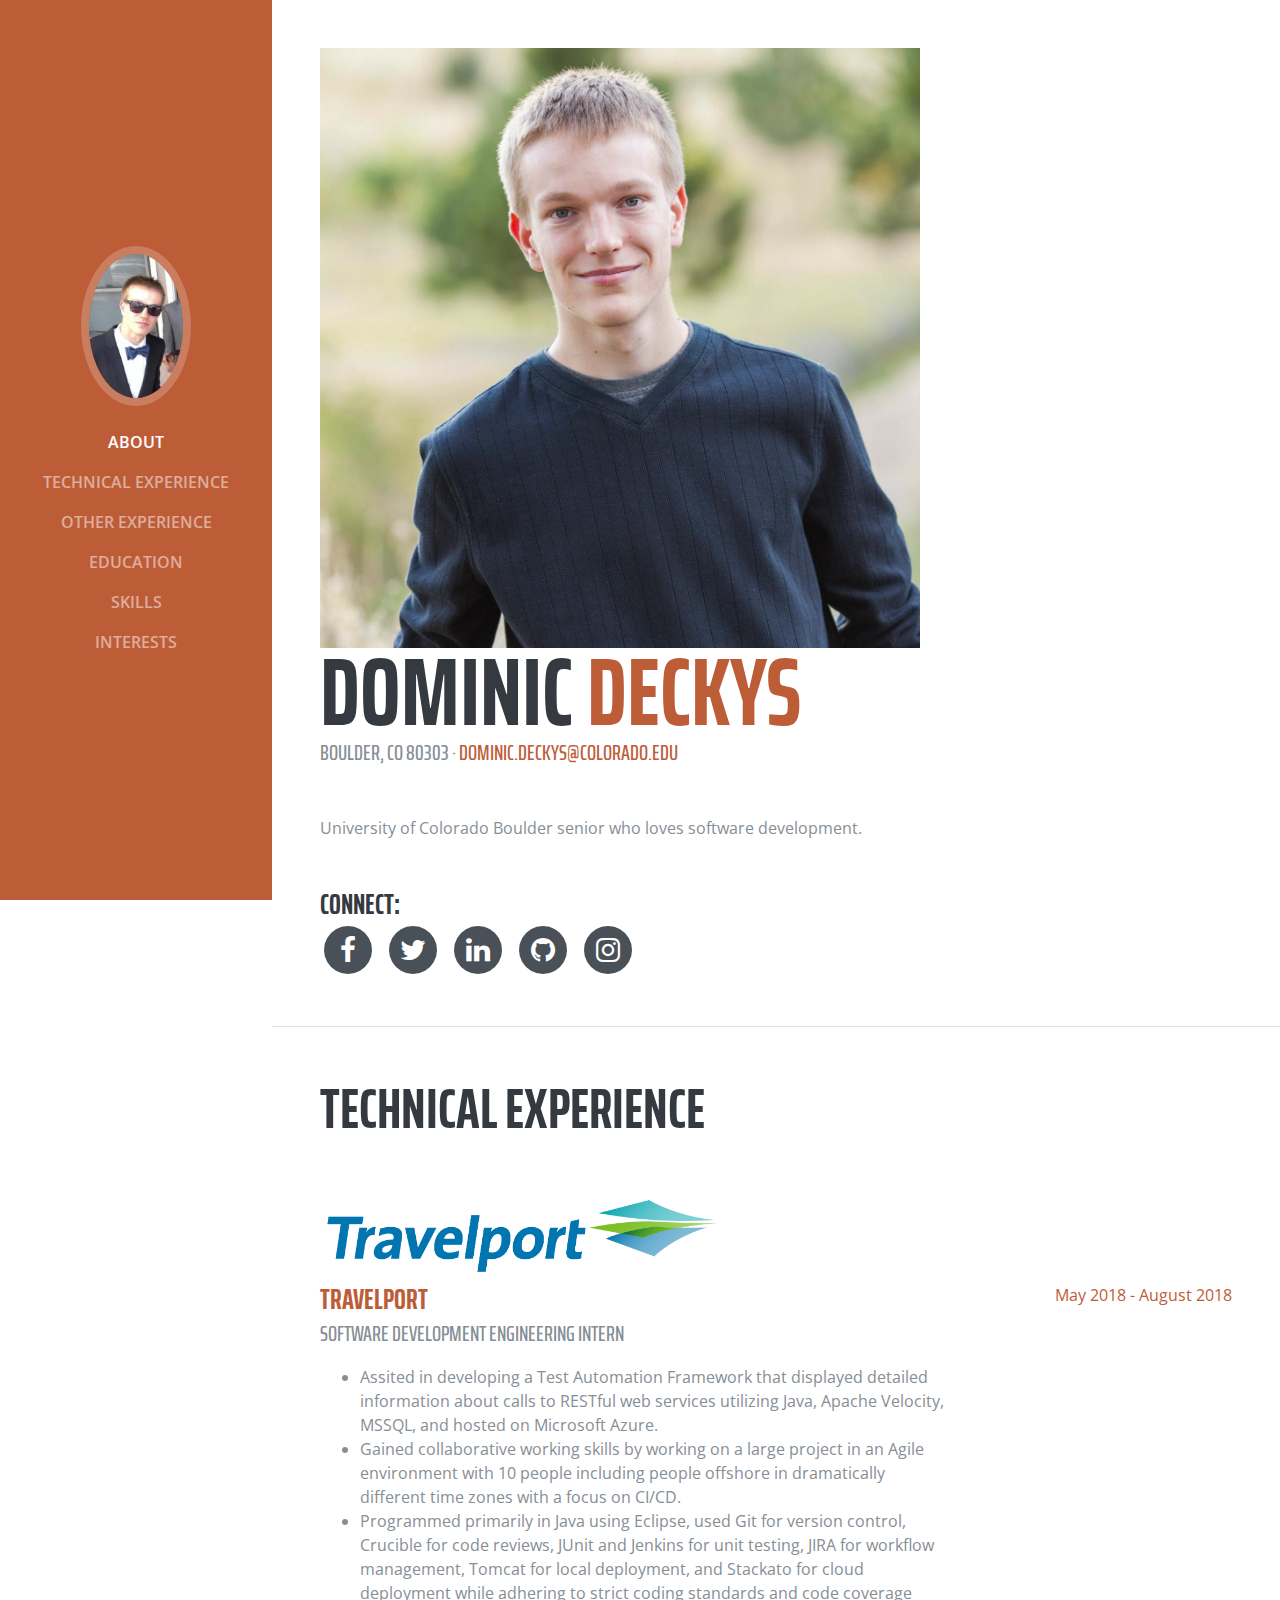
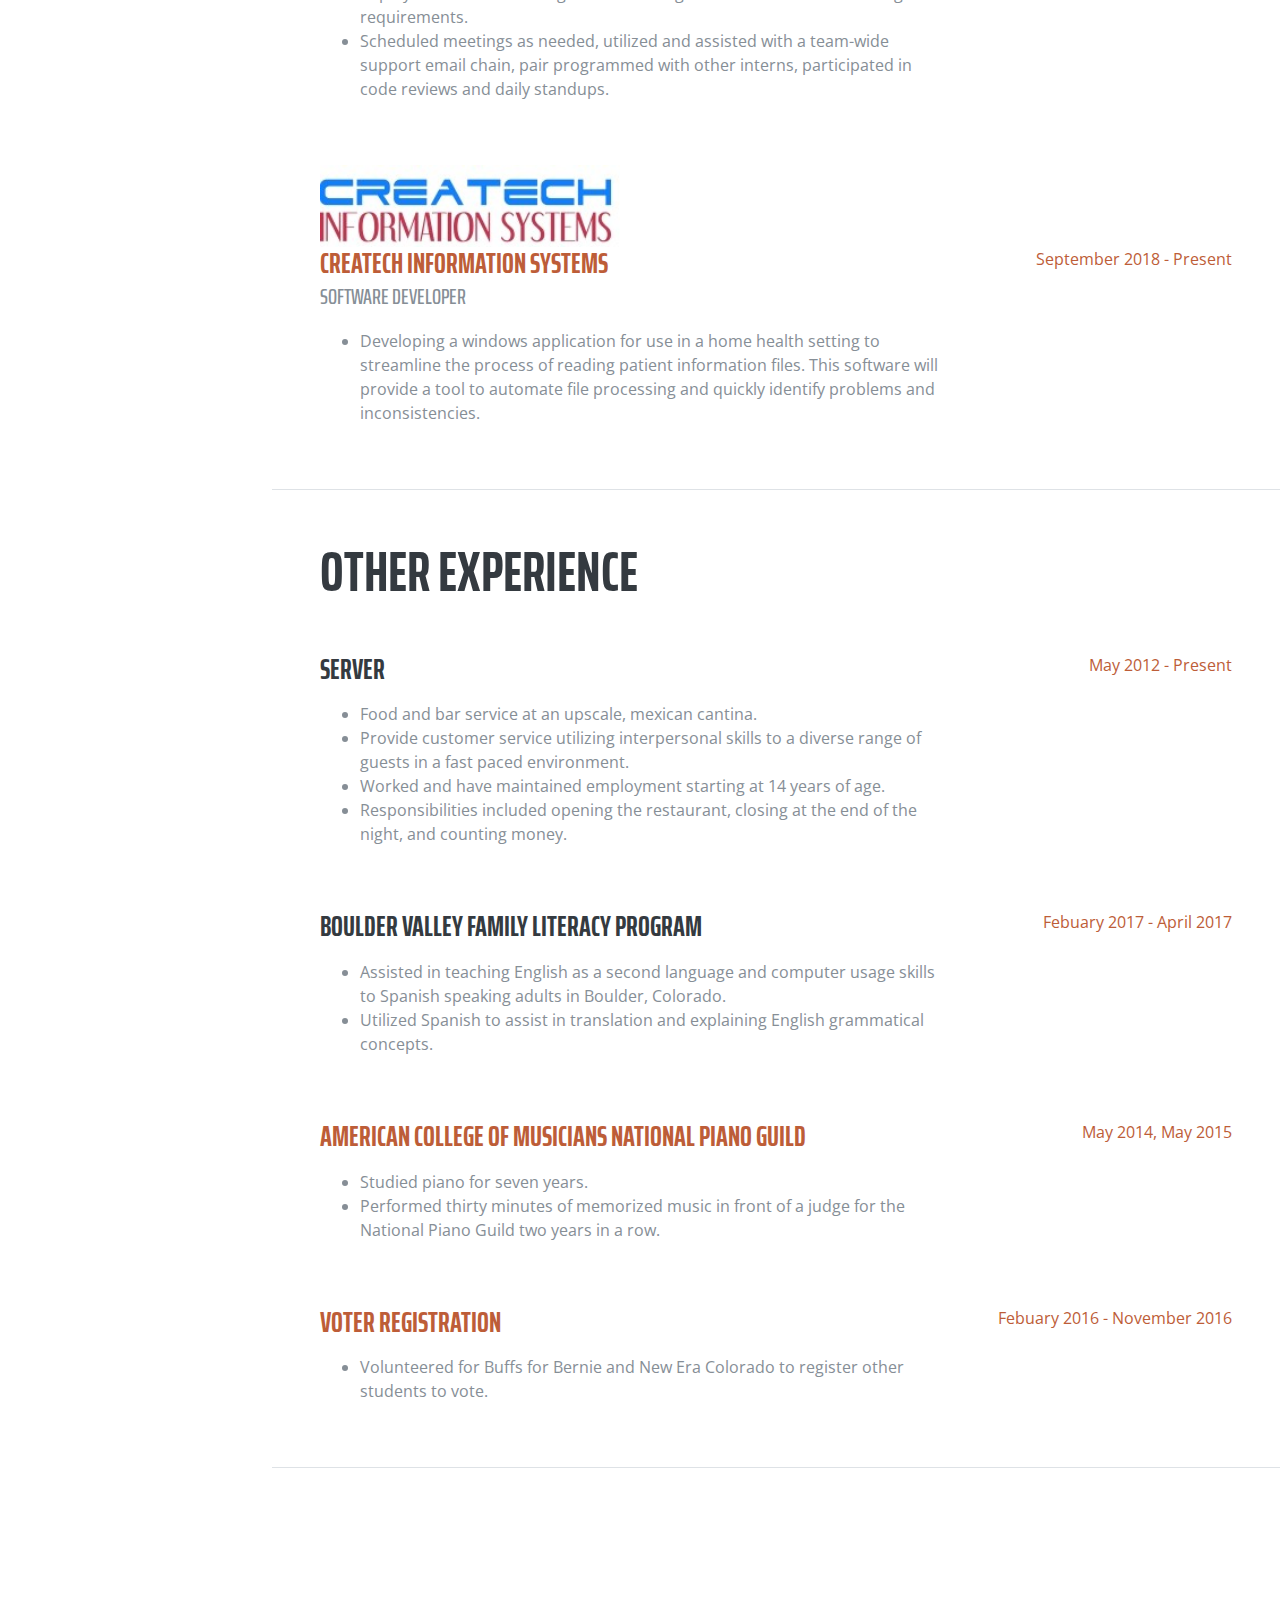
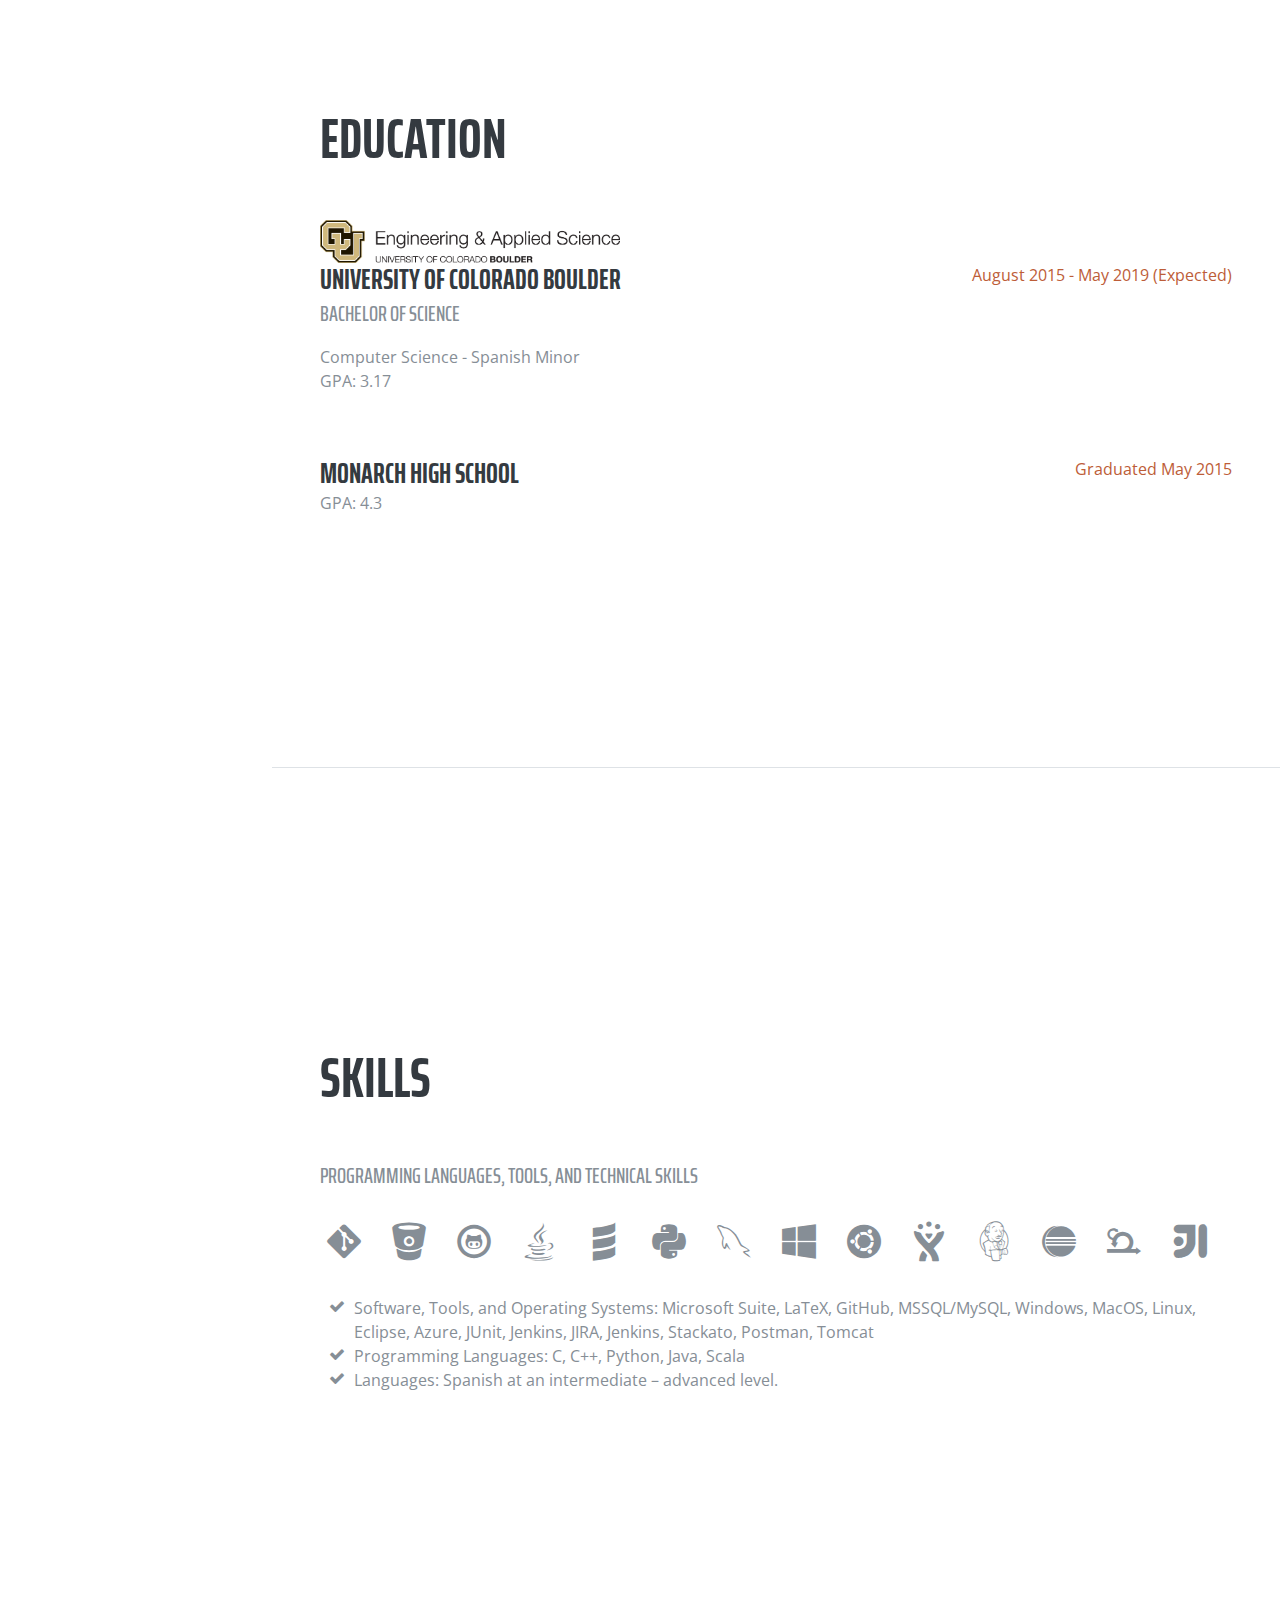
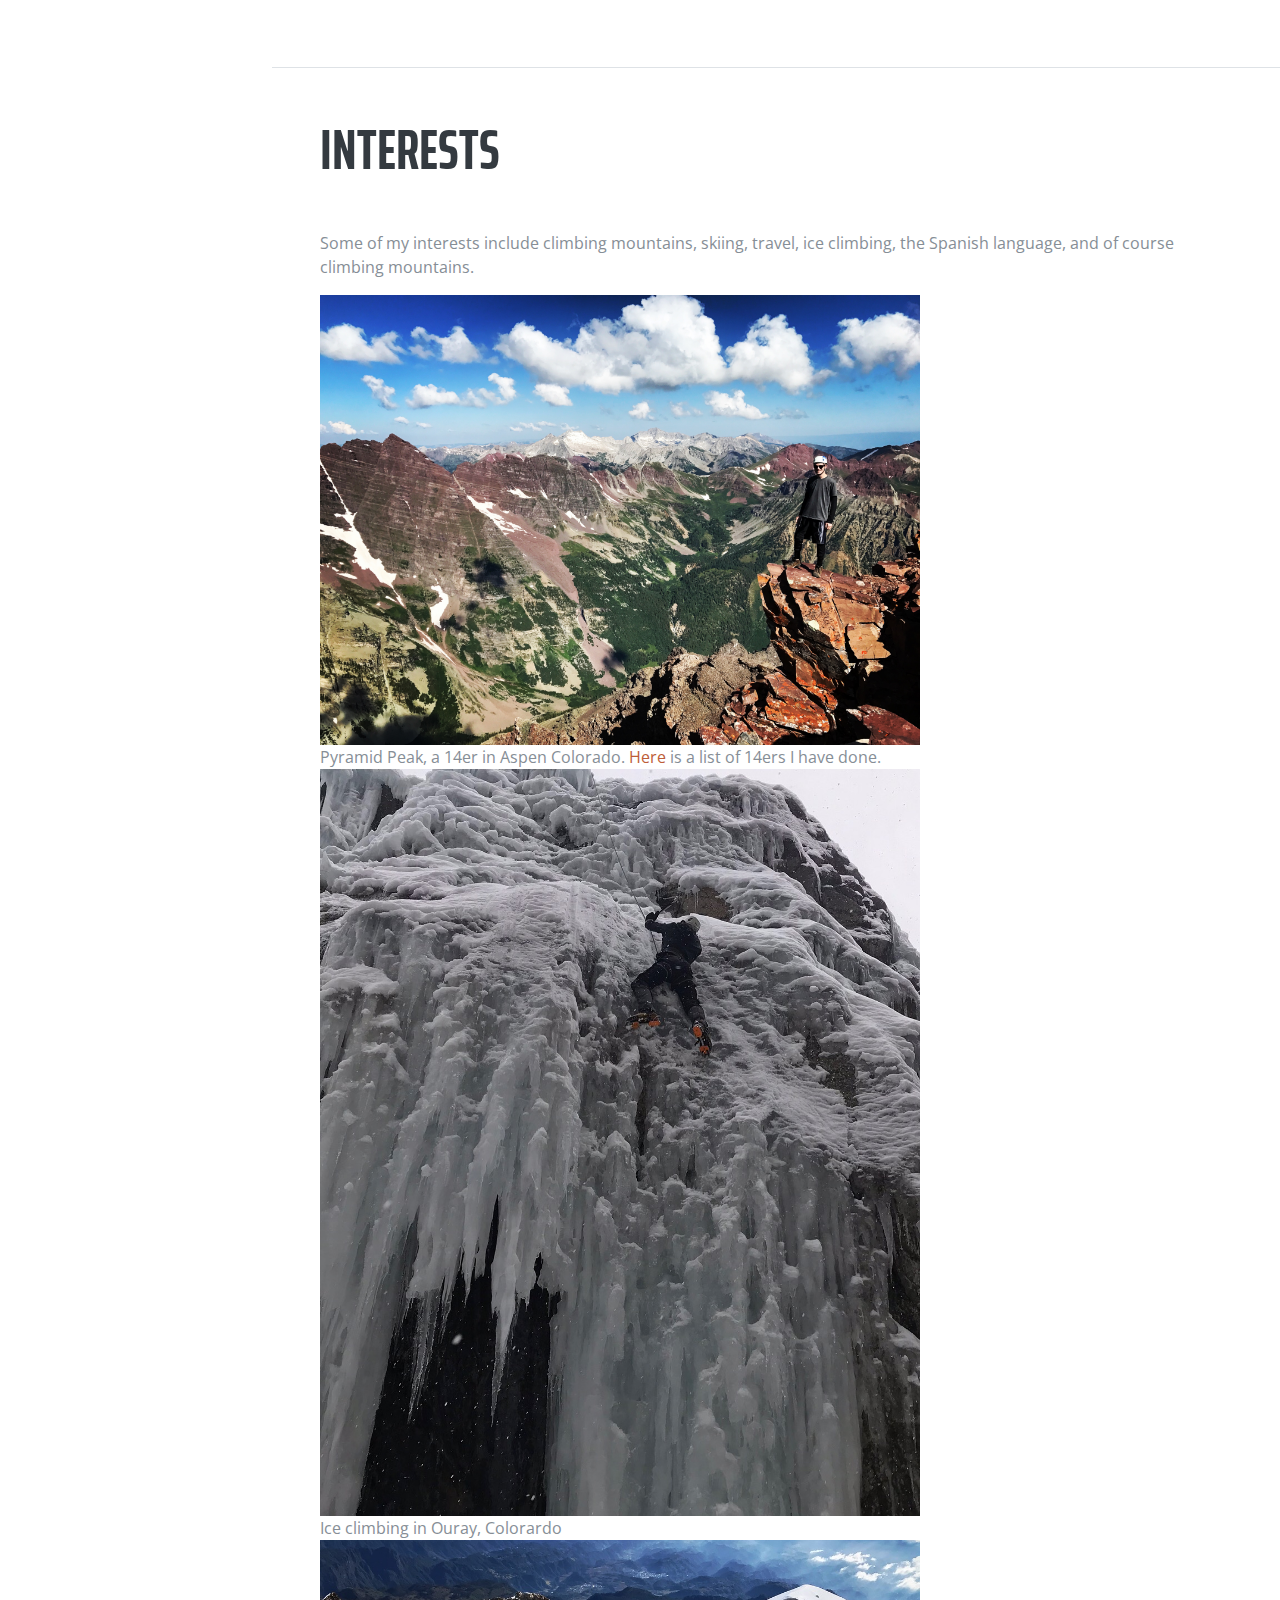
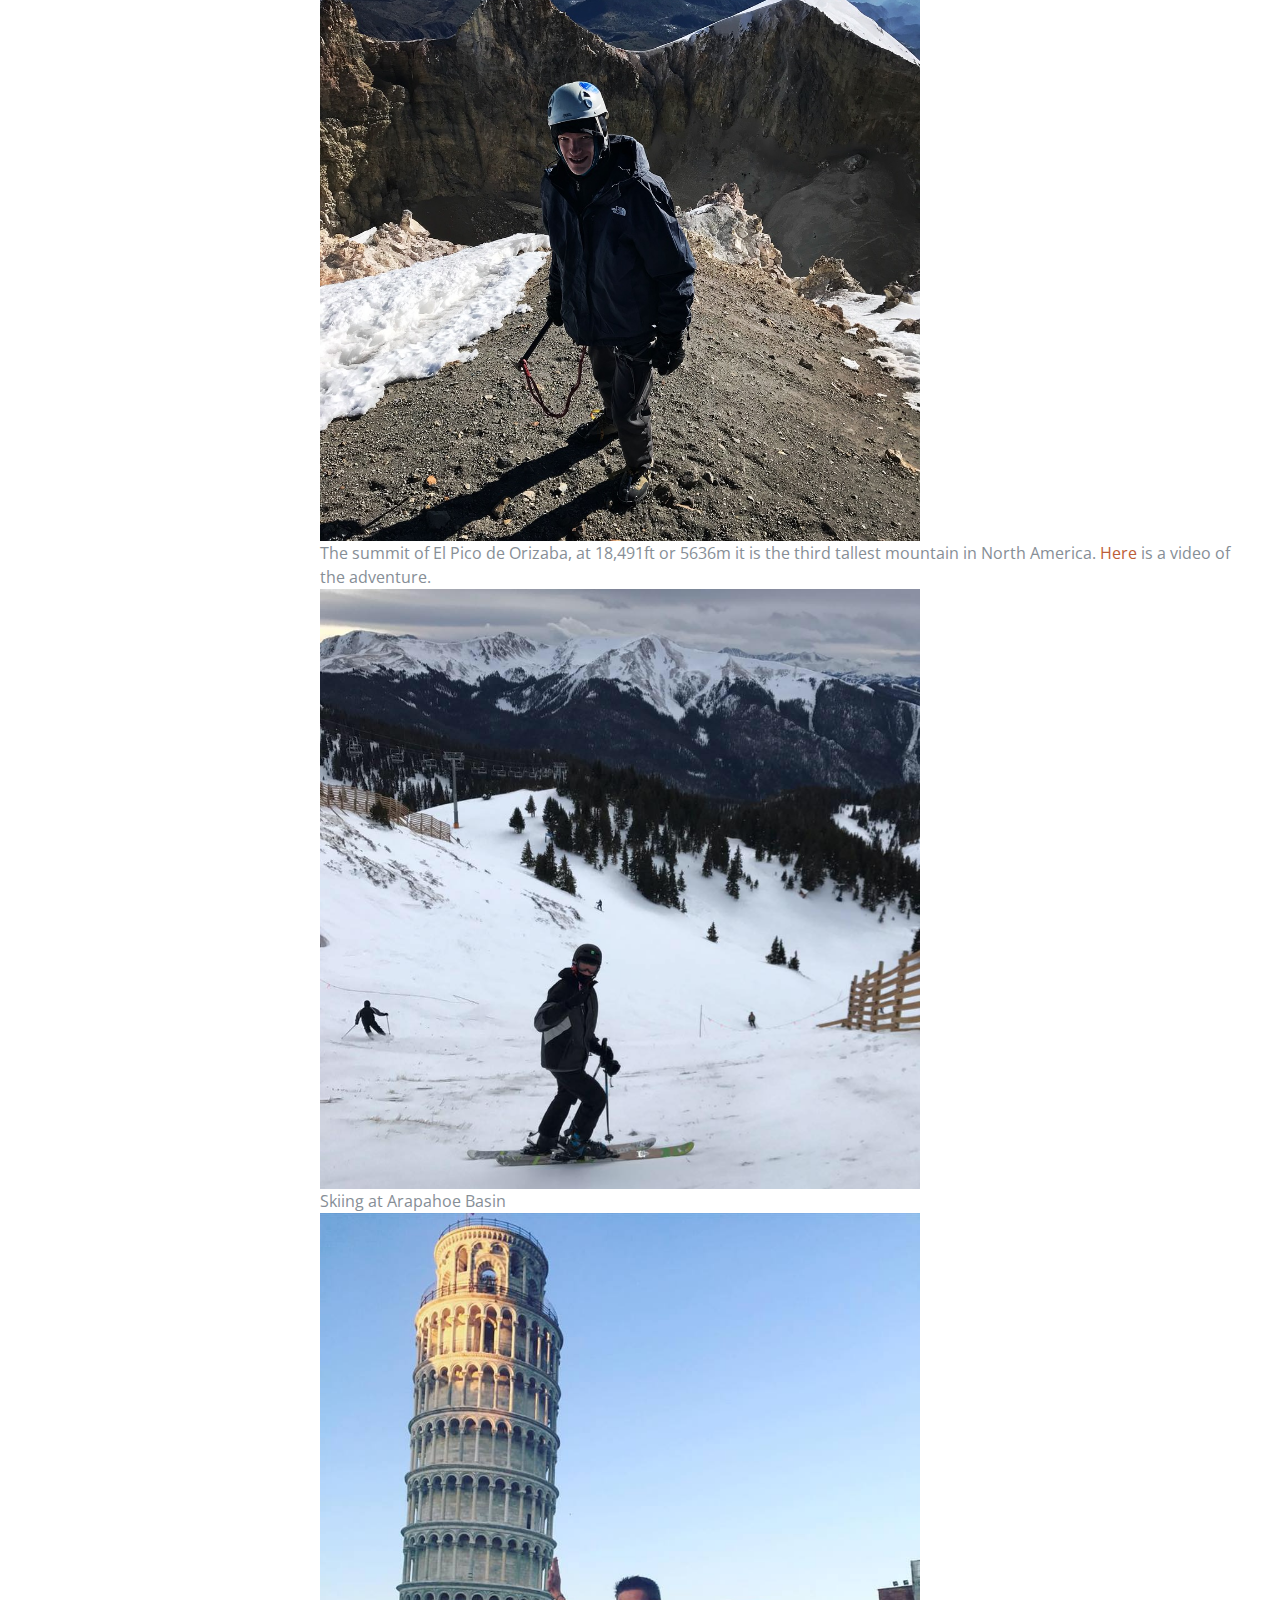
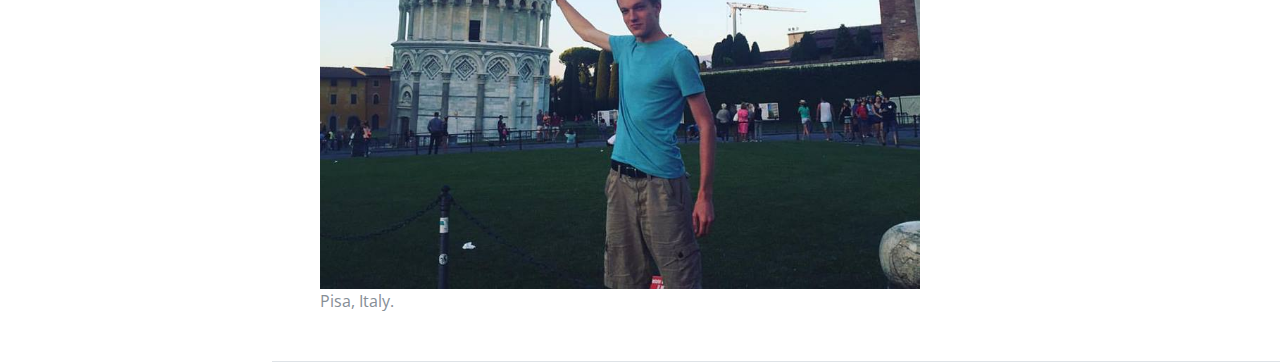
==== commit 0ef33de6: "add instagram link" ====
--- a/index.html
+++ b/index.html
@@ -2,7 +2,9 @@
 <html lang="en">
 
   <head>
-
+	
+	<link rel="icon" href="img/dom2.png">
+	
     <meta charset="utf-8">
     <meta name="viewport" content="width=device-width, initial-scale=1, shrink-to-fit=no">
     <meta name="description" content="">
@@ -81,7 +83,7 @@
           <h3 class="mb-0">Connect:</h3>
           <ul class="list-inline list-social-icons mb-0">
             <li class="list-inline-item">
-              <a href="https://www.facebook.com/ddeckys">
+              <a href="https://www.facebook.com/ddeckys" target="_blank">
                 <span class="fa-stack fa-lg">
                   <i class="fa fa-circle fa-stack-2x"></i>
                   <i class="fa fa-facebook fa-stack-1x fa-inverse"></i>
@@ -89,7 +91,7 @@
               </a>
             </li>
             <li class="list-inline-item">
-              <a href="https://twitter.com/ddeckys4">
+              <a href="https://twitter.com/ddeckys4" target="_blank">
                 <span class="fa-stack fa-lg">
                   <i class="fa fa-circle fa-stack-2x"></i>
                   <i class="fa fa-twitter fa-stack-1x fa-inverse"></i>
@@ -97,7 +99,7 @@
               </a>
             </li>
             <li class="list-inline-item">
-              <a href="https://www.linkedin.com/in/dominic-deckys-6bb75169">
+              <a href="https://www.linkedin.com/in/dominic-deckys-6bb75169" target="_blank">
                 <span class="fa-stack fa-lg">
                   <i class="fa fa-circle fa-stack-2x"></i>
                   <i class="fa fa-linkedin fa-stack-1x fa-inverse"></i>
@@ -105,10 +107,18 @@
               </a>
             </li>
             <li class="list-inline-item">
-              <a href="https://github.com/dominicdeckys">
+              <a href="https://github.com/dominicdeckys" target="_blank">
                 <span class="fa-stack fa-lg">
                   <i class="fa fa-circle fa-stack-2x"></i>
                   <i class="fa fa-github fa-stack-1x fa-inverse"></i>
+                </span>
+              </a>
+            </li>
+			<li class="list-inline-item">
+              <a href="https://www.instagram.com/ddeckys/" target="_blank">
+                <span class="fa-stack fa-lg">
+                  <i class="fa fa-circle fa-stack-2x"></i>
+                  <i class="fa fa-instagram fa-stack-1x fa-inverse"></i>
                 </span>
               </a>
             </li>
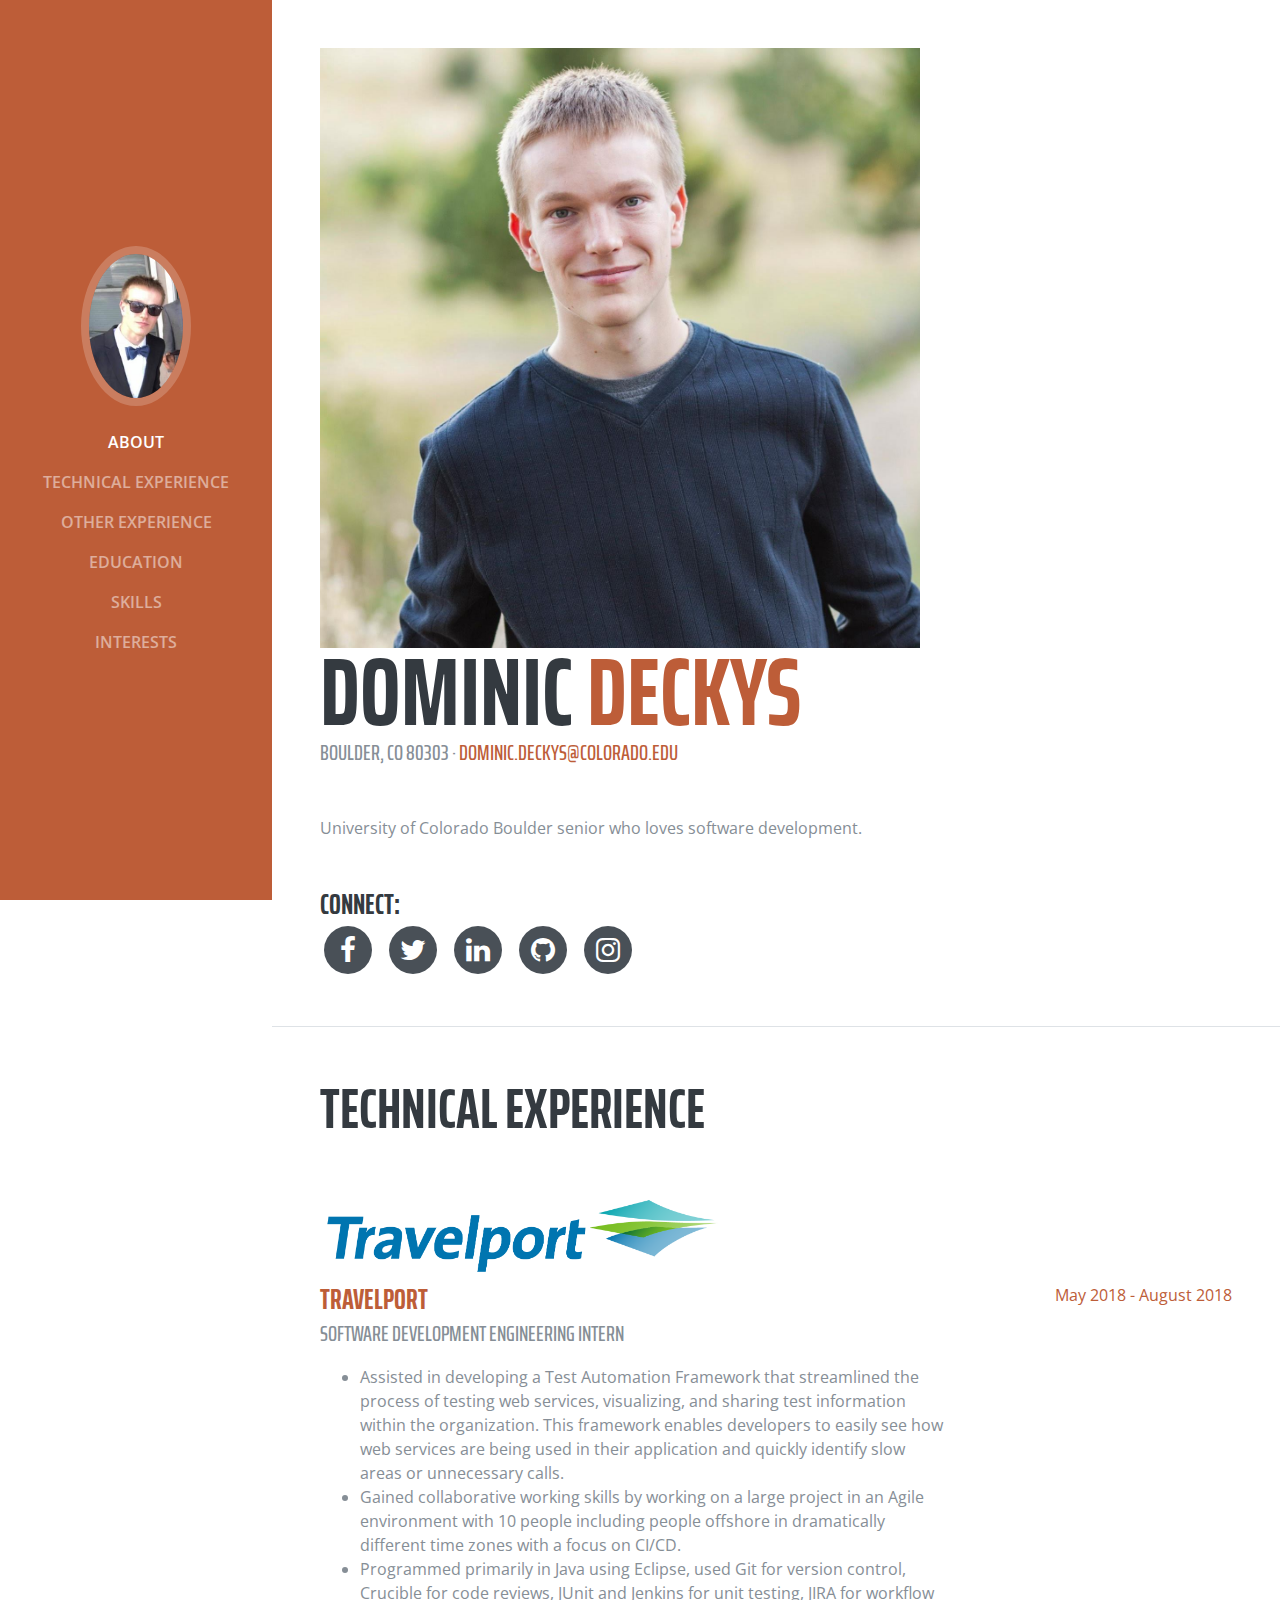
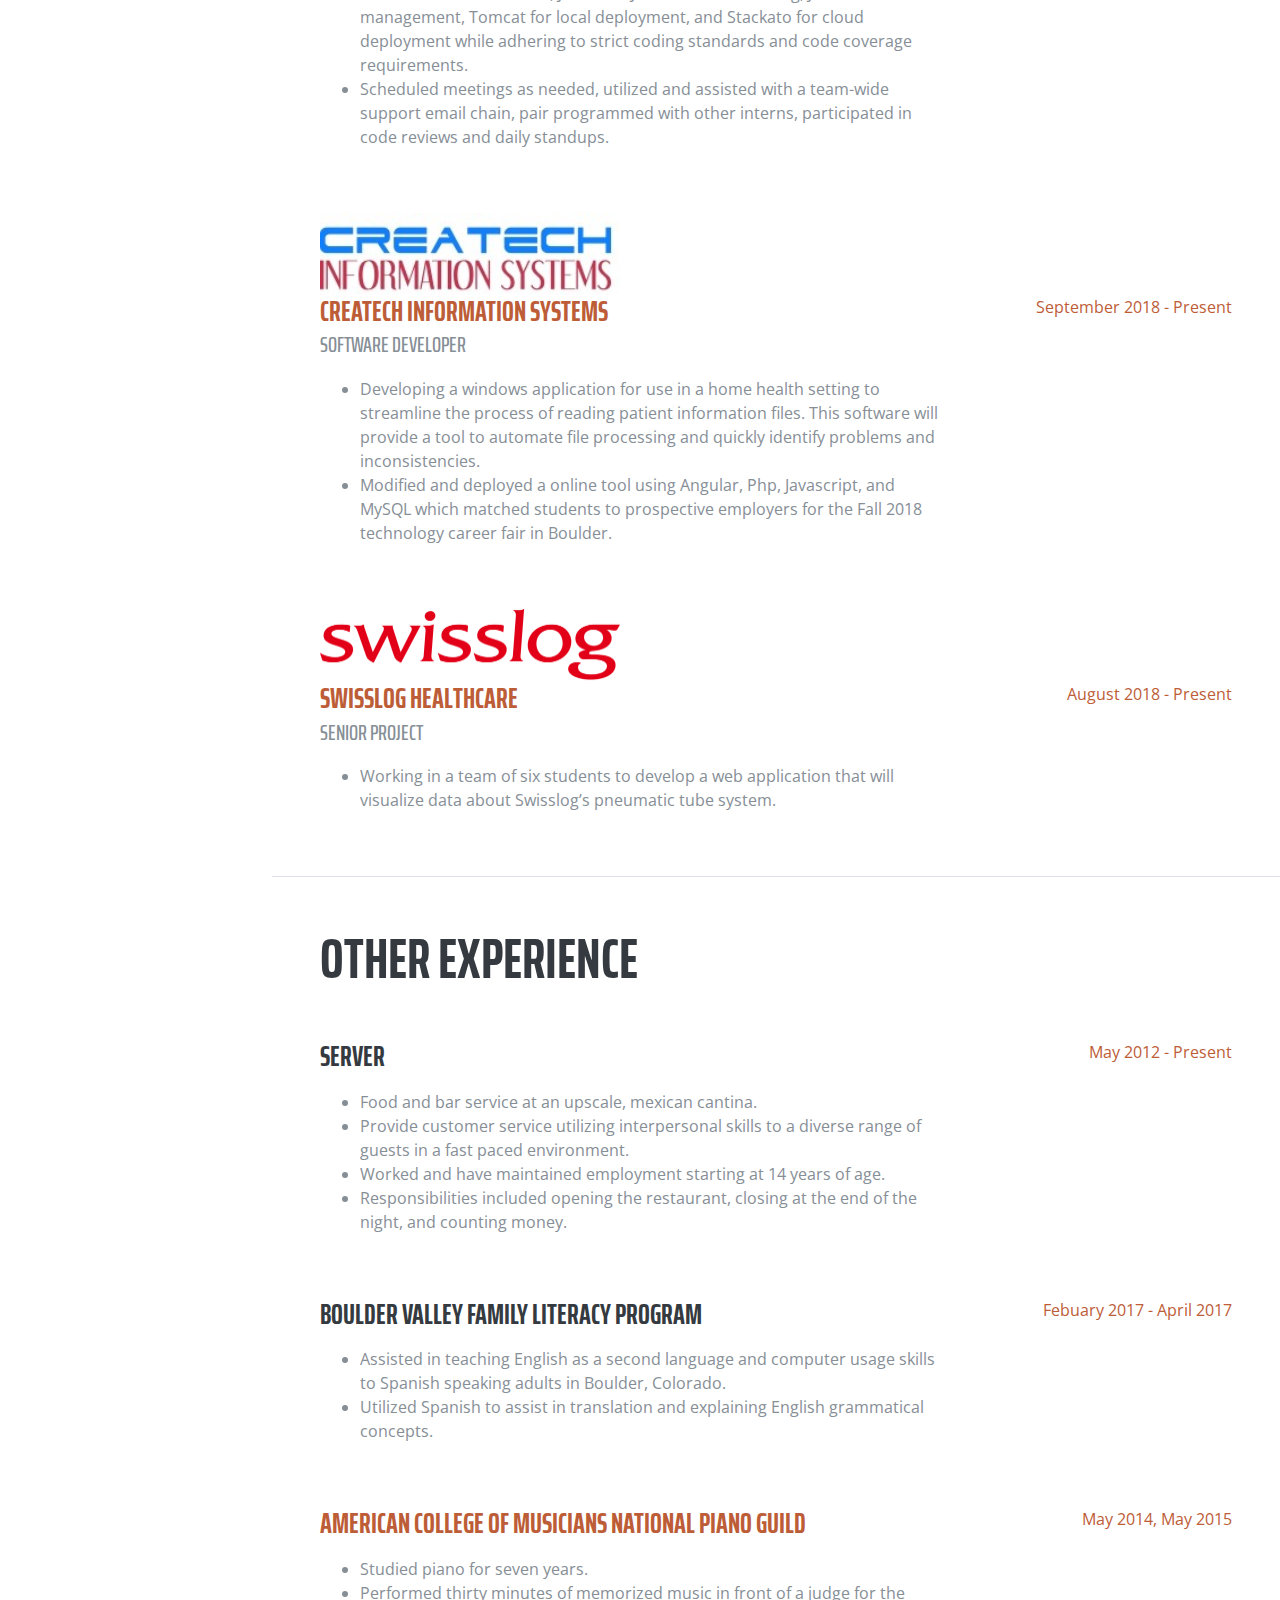
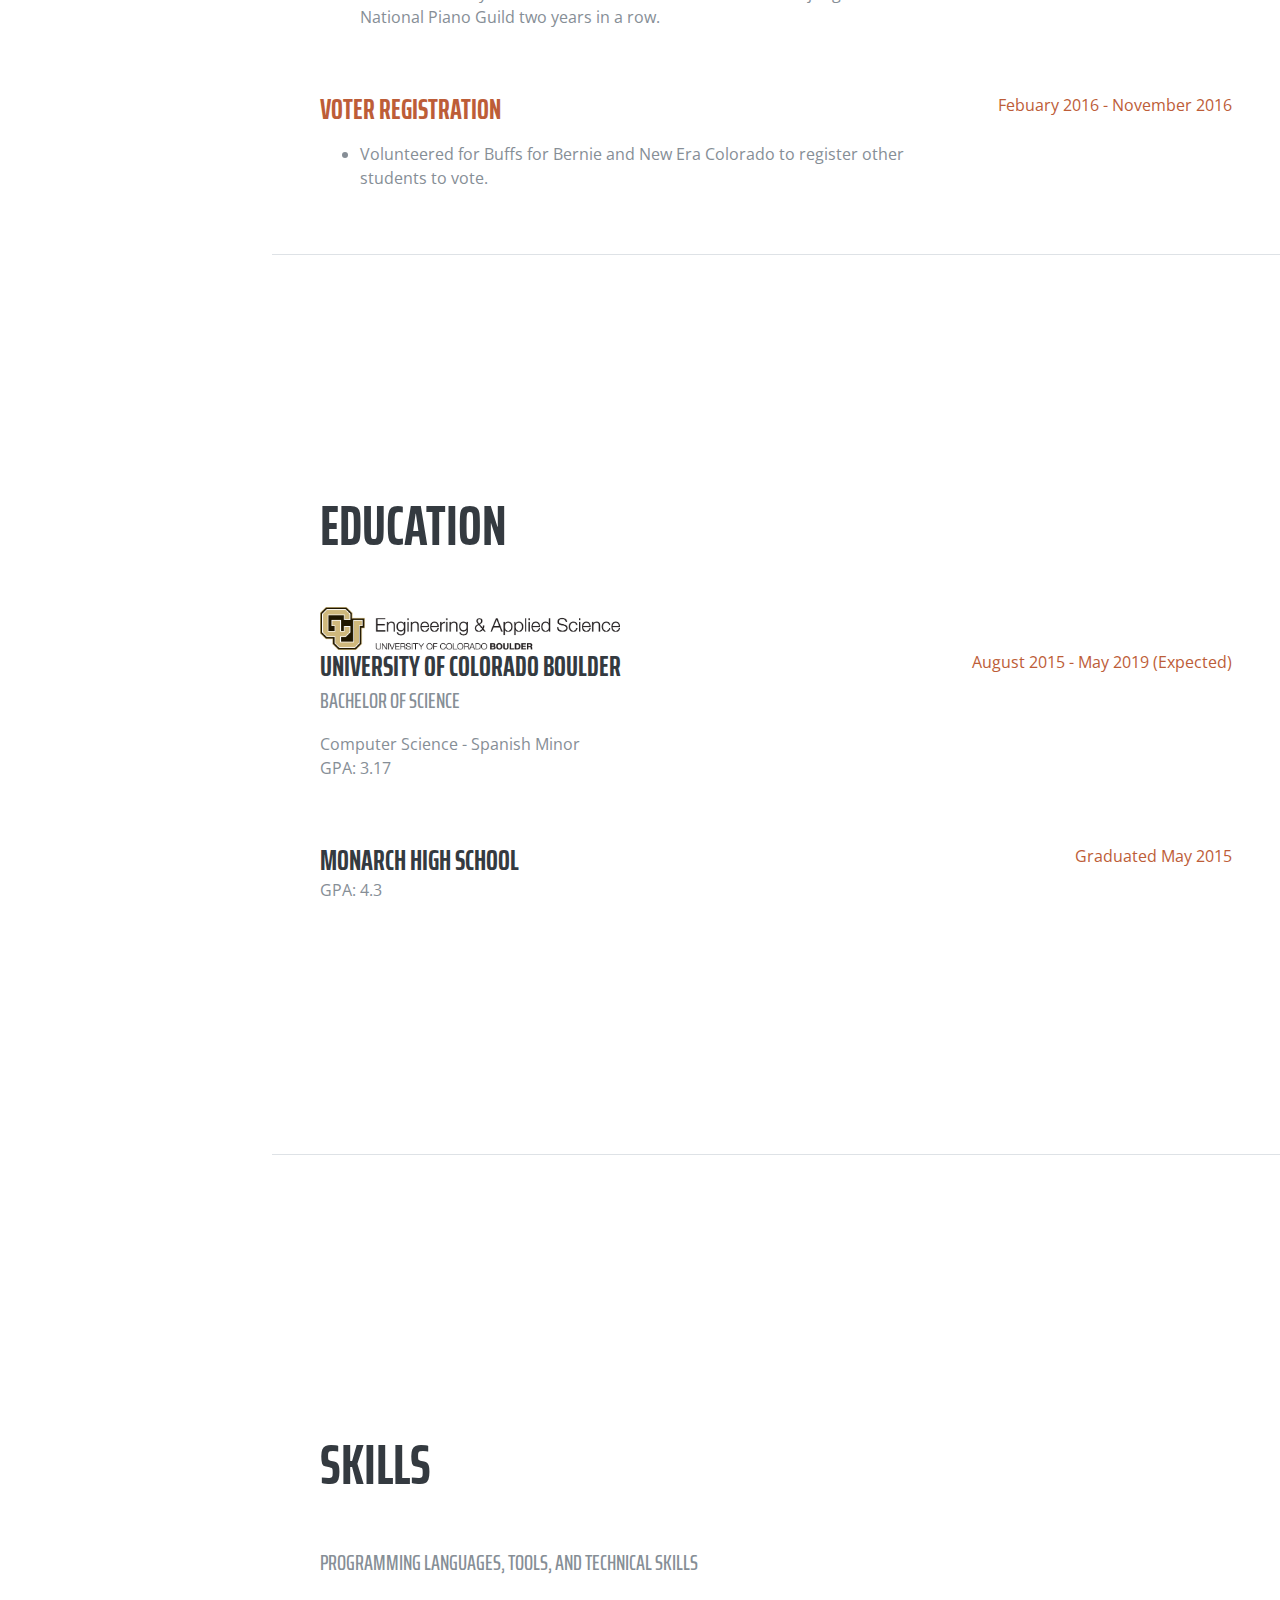
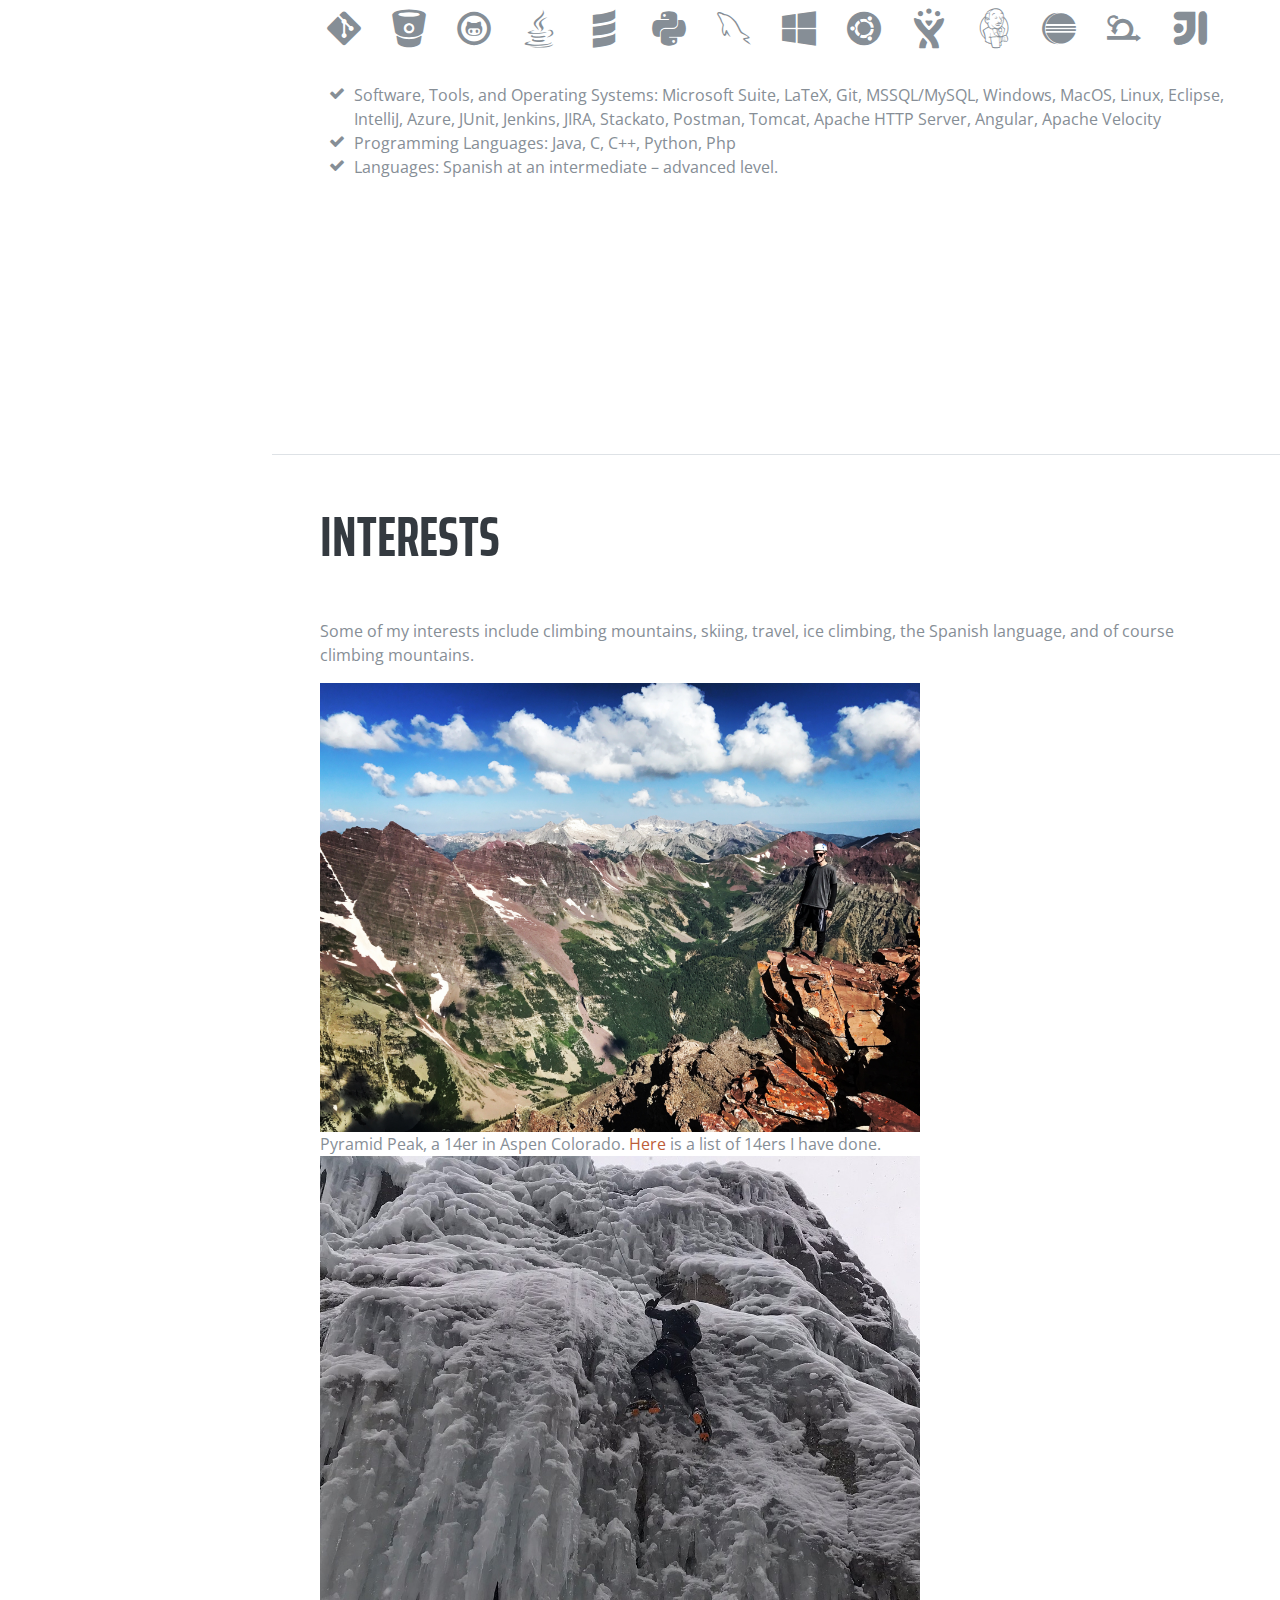
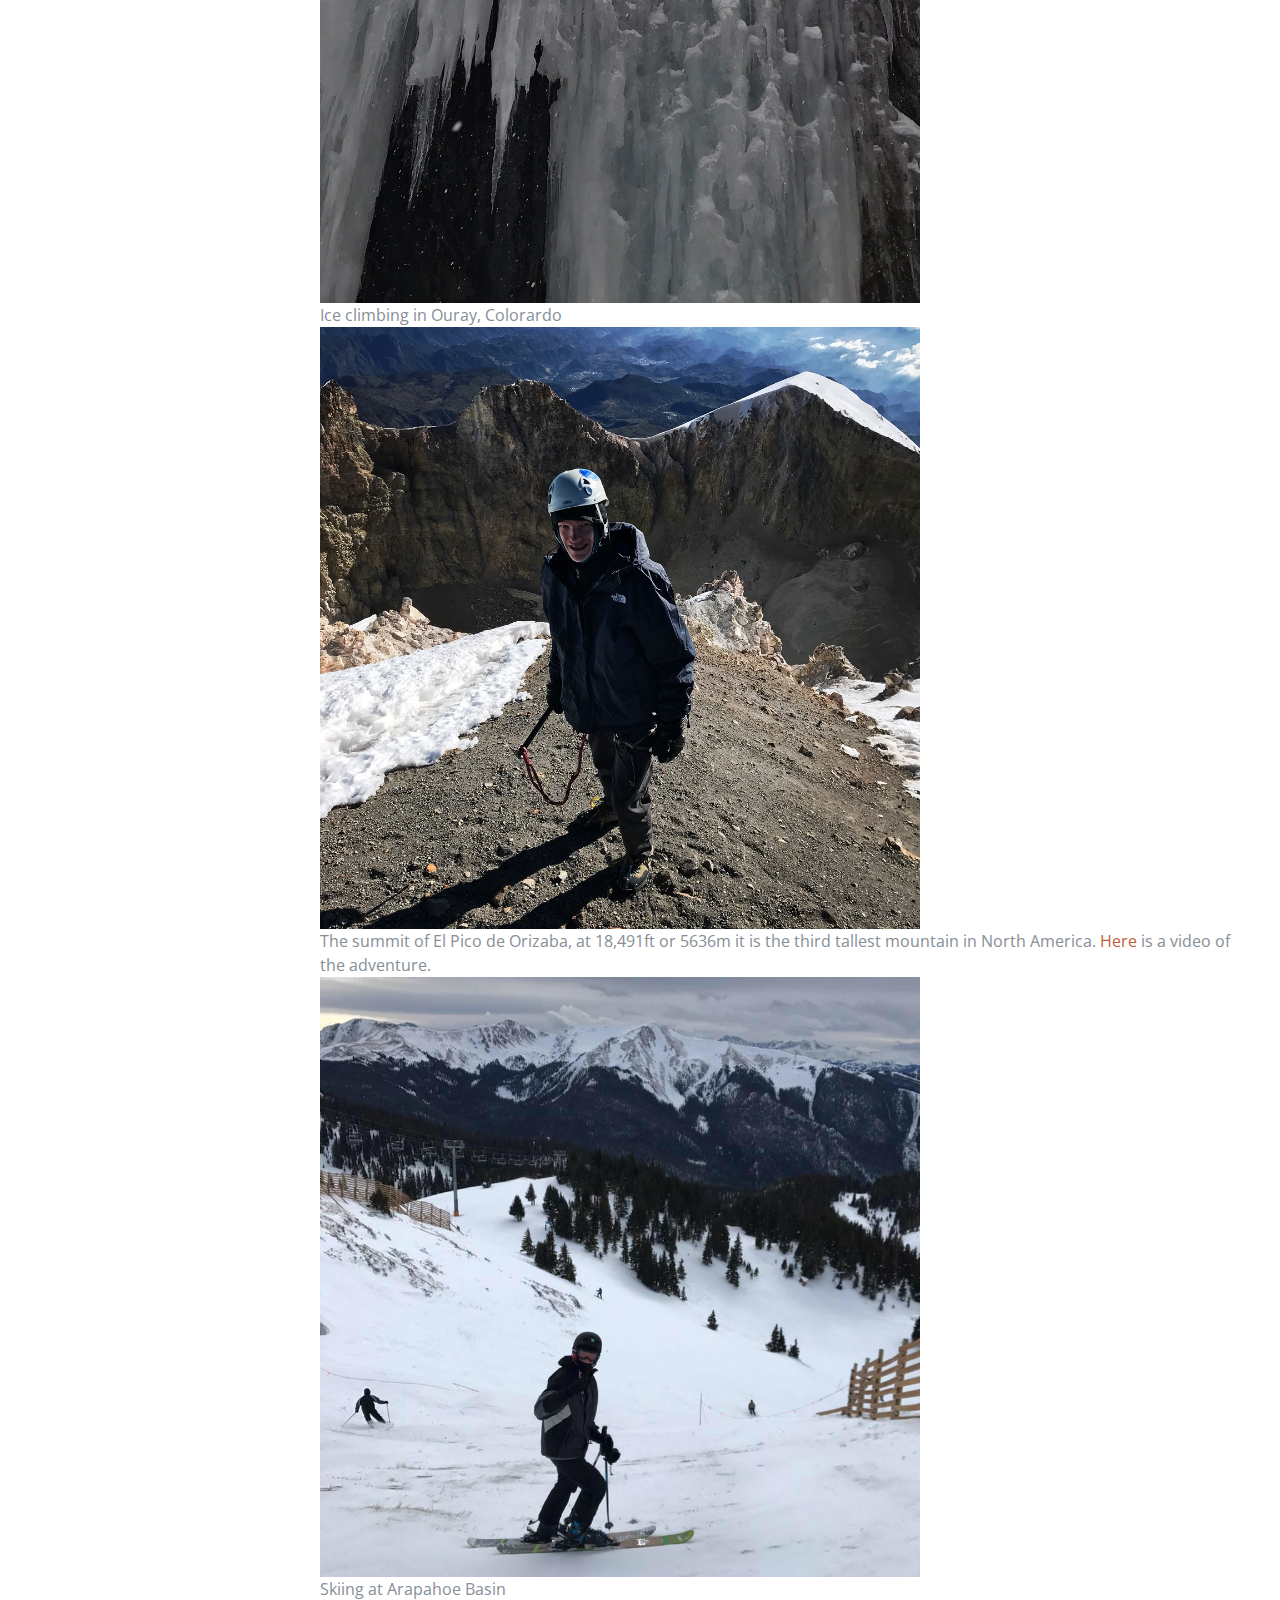
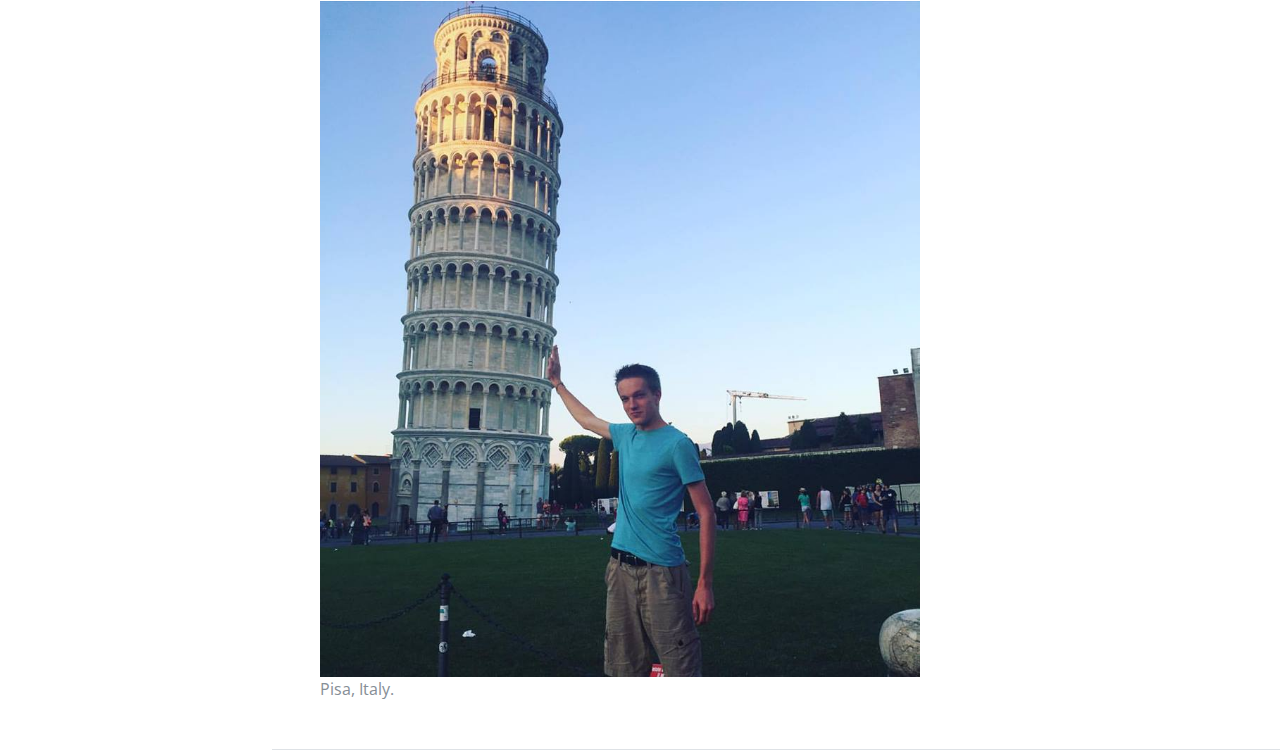
==== commit e723fdaf: "update content" ====
--- a/index.html
+++ b/index.html
@@ -137,7 +137,7 @@
               <div class="subheading mb-3">Software Development Engineering Intern</div>
               <p>
                 <ul>
-                  <li>Assited in developing a Test Automation Framework that displayed detailed information about calls to RESTful web services utilizing Java, Apache Velocity, MSSQL, and hosted on Microsoft Azure.</li>
+                  <li>Assisted in developing a Test Automation Framework that streamlined the process of testing web services, visualizing, and sharing test information within the organization. This framework enables developers to easily see how web services are being used in their application and quickly identify slow areas or unnecessary calls.</li>
                   <li>Gained collaborative working skills by working on a large project in an Agile environment with 10 people including people offshore in dramatically different time zones with a focus on CI/CD.</li>
                   <li>Programmed primarily in Java using Eclipse, used Git for version control, Crucible for code reviews, JUnit and Jenkins for unit testing, JIRA for workflow management, Tomcat for local deployment, and Stackato for cloud deployment while adhering to strict coding standards and code coverage requirements.</li>
                   <li>Scheduled meetings as needed, utilized and assisted with a team-wide support email chain, pair programmed with other interns, participated in code reviews and daily standups.</li>
@@ -150,18 +150,35 @@
           </div>
 
           <img style="max-width:300px;width:100%;" src="img/createch-logo.jpg" alt="">
-          <div class="resume-item d-flex flex-column flex-md-row">
+          <div class="resume-item d-flex flex-column flex-md-row mb-5">
             <div class="resume-content mr-auto">
               <h3 class="mb-0"><a href="https://www.createchsys.com/" target="_blank">Createch Information Systems</a></h3>
               <div class="subheading mb-3">Software Developer</div>
               <p>
                 <ul>
                   <li>Developing a windows application for use in a home health setting to streamline the process of reading patient information files. This software will provide a tool to automate file processing and quickly identify problems and inconsistencies.</li>
-                </ul> 
+					<li>Modified and deployed a online tool using Angular, Php, Javascript, and MySQL which matched students to prospective employers for the Fall 2018 technology career fair in Boulder.</li>
+				</ul> 
               </p>
             </div>
             <div class="resume-date text-md-right">
               <span class="text-primary">September 2018 - Present</span>
+            </div>
+          </div>
+		  
+		  <img style="max-width:300px;width:100%;" src="img/swisslog-logo.png" alt="">
+          <div class="resume-item d-flex flex-column flex-md-row">
+            <div class="resume-content mr-auto">
+              <h3 class="mb-0"><a href="https://www.swisslog.com/en-us" target="_blank">Swisslog Healthcare</a></h3>
+              <div class="subheading mb-3">Senior Project</div>
+              <p>
+                <ul>
+                  <li>Working in a team of six students to develop a web application that will visualize data about Swisslog’s pneumatic tube system.</li>
+				</ul> 
+              </p>
+            </div>
+            <div class="resume-date text-md-right">
+              <span class="text-primary">August 2018 - Present</span>
             </div>
           </div>
 
@@ -323,11 +340,11 @@
           <ul class="fa-ul mb-0">
             <li>
               <i class="fa-li fa fa-check"></i>
-              Software, Tools, and Operating Systems: Microsoft Suite, LaTeX, GitHub, MSSQL/MySQL, Windows, MacOS, Linux, Eclipse, Azure, JUnit, Jenkins, JIRA, Jenkins, Stackato, Postman, Tomcat
+              Software, Tools, and Operating Systems: Microsoft Suite, LaTeX, Git, MSSQL/MySQL, Windows, MacOS, Linux, Eclipse, IntelliJ, Azure, JUnit, Jenkins, JIRA, Stackato, Postman, Tomcat, Apache HTTP Server, Angular, Apache Velocity
             </li>
             <li>
               <i class="fa-li fa fa-check"></i>
-              Programming Languages: C, C++, Python, Java, Scala
+              Programming Languages: Java, C, C++, Python, Php
             </li>
             <li>
               <i class="fa-li fa fa-check"></i>
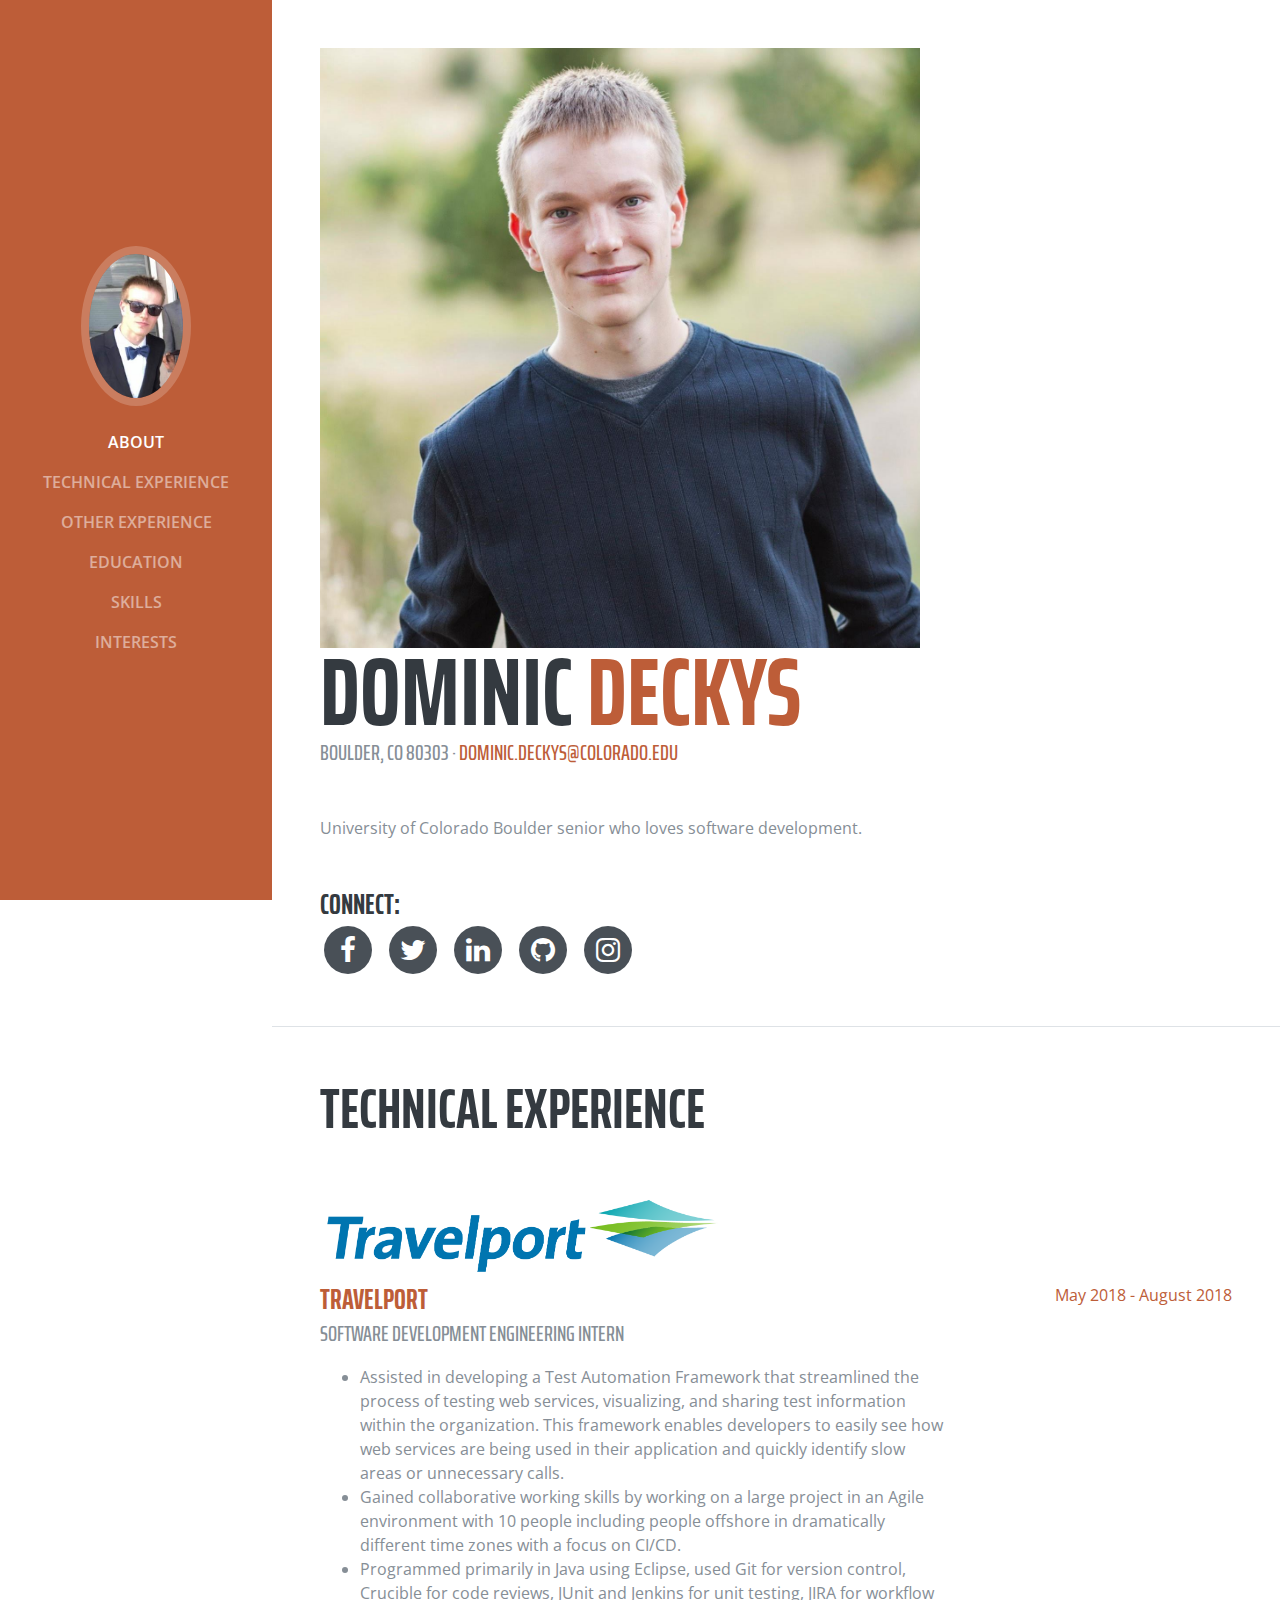
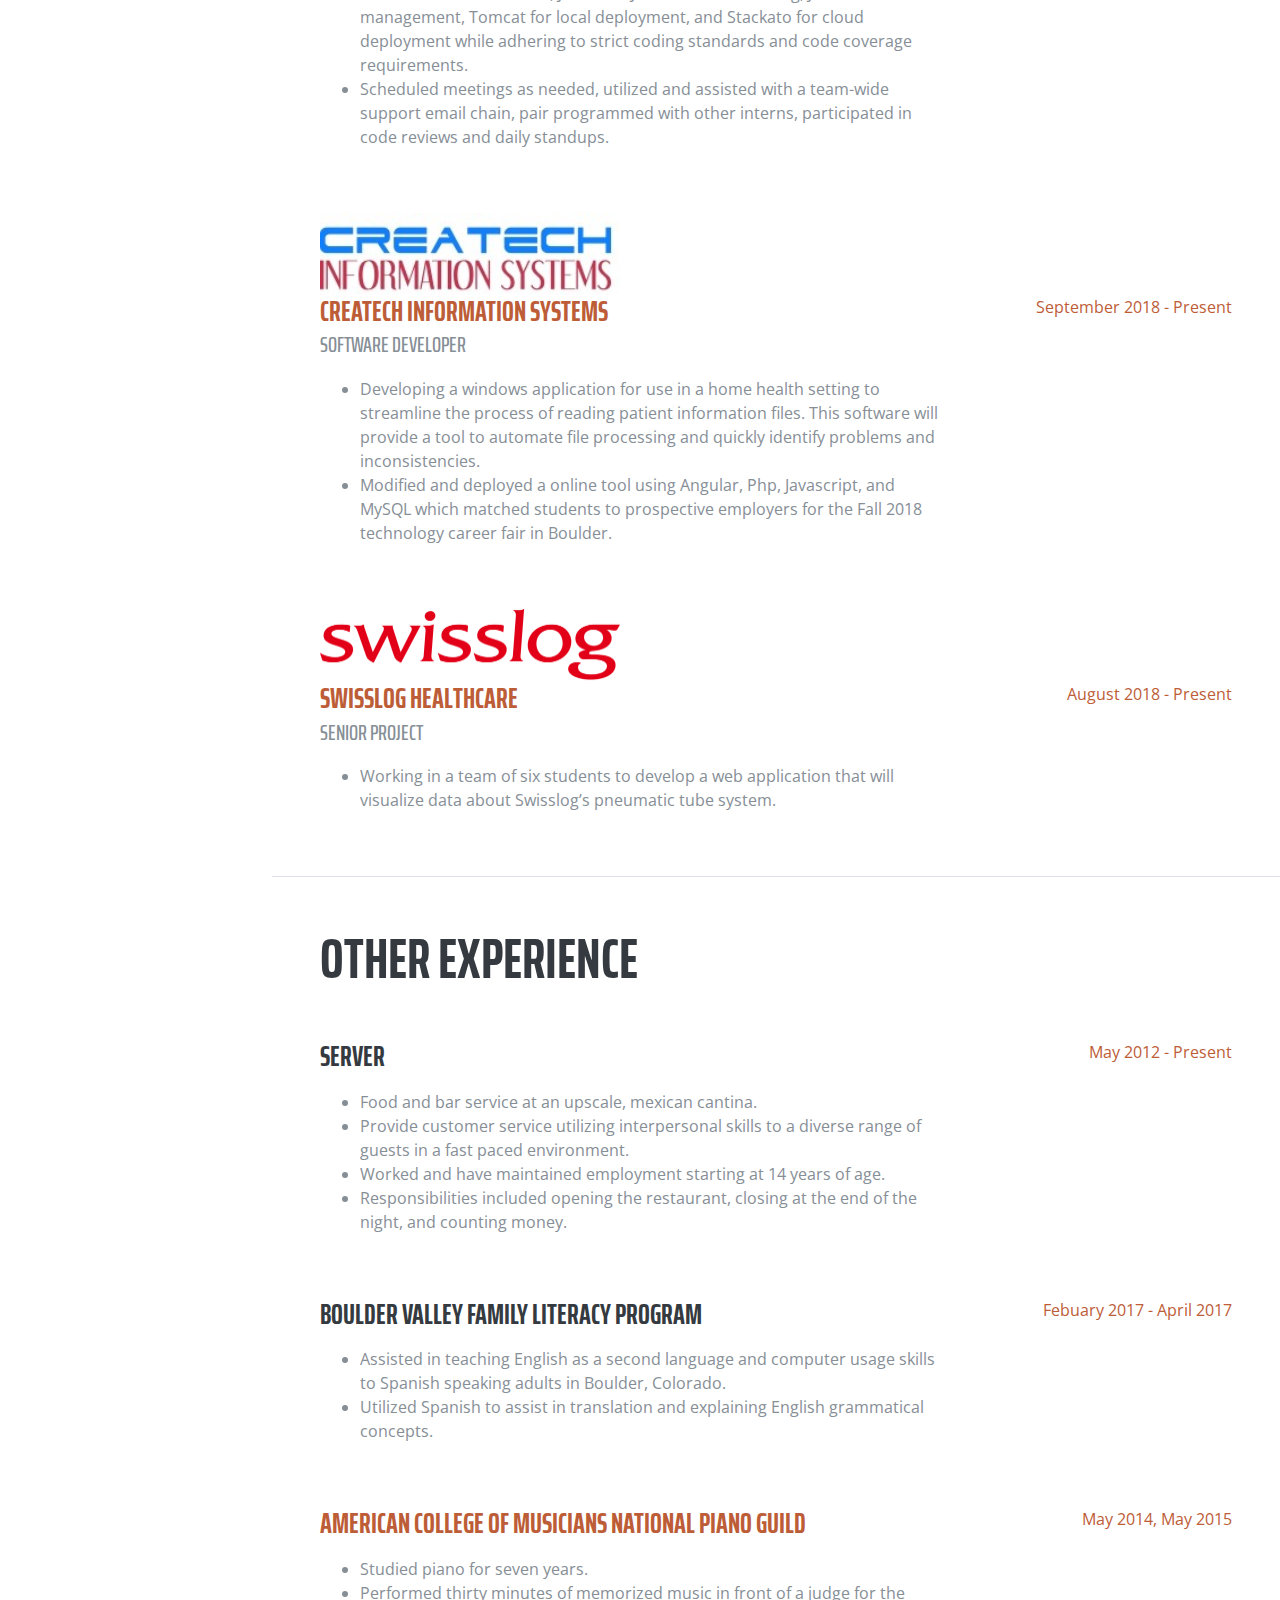
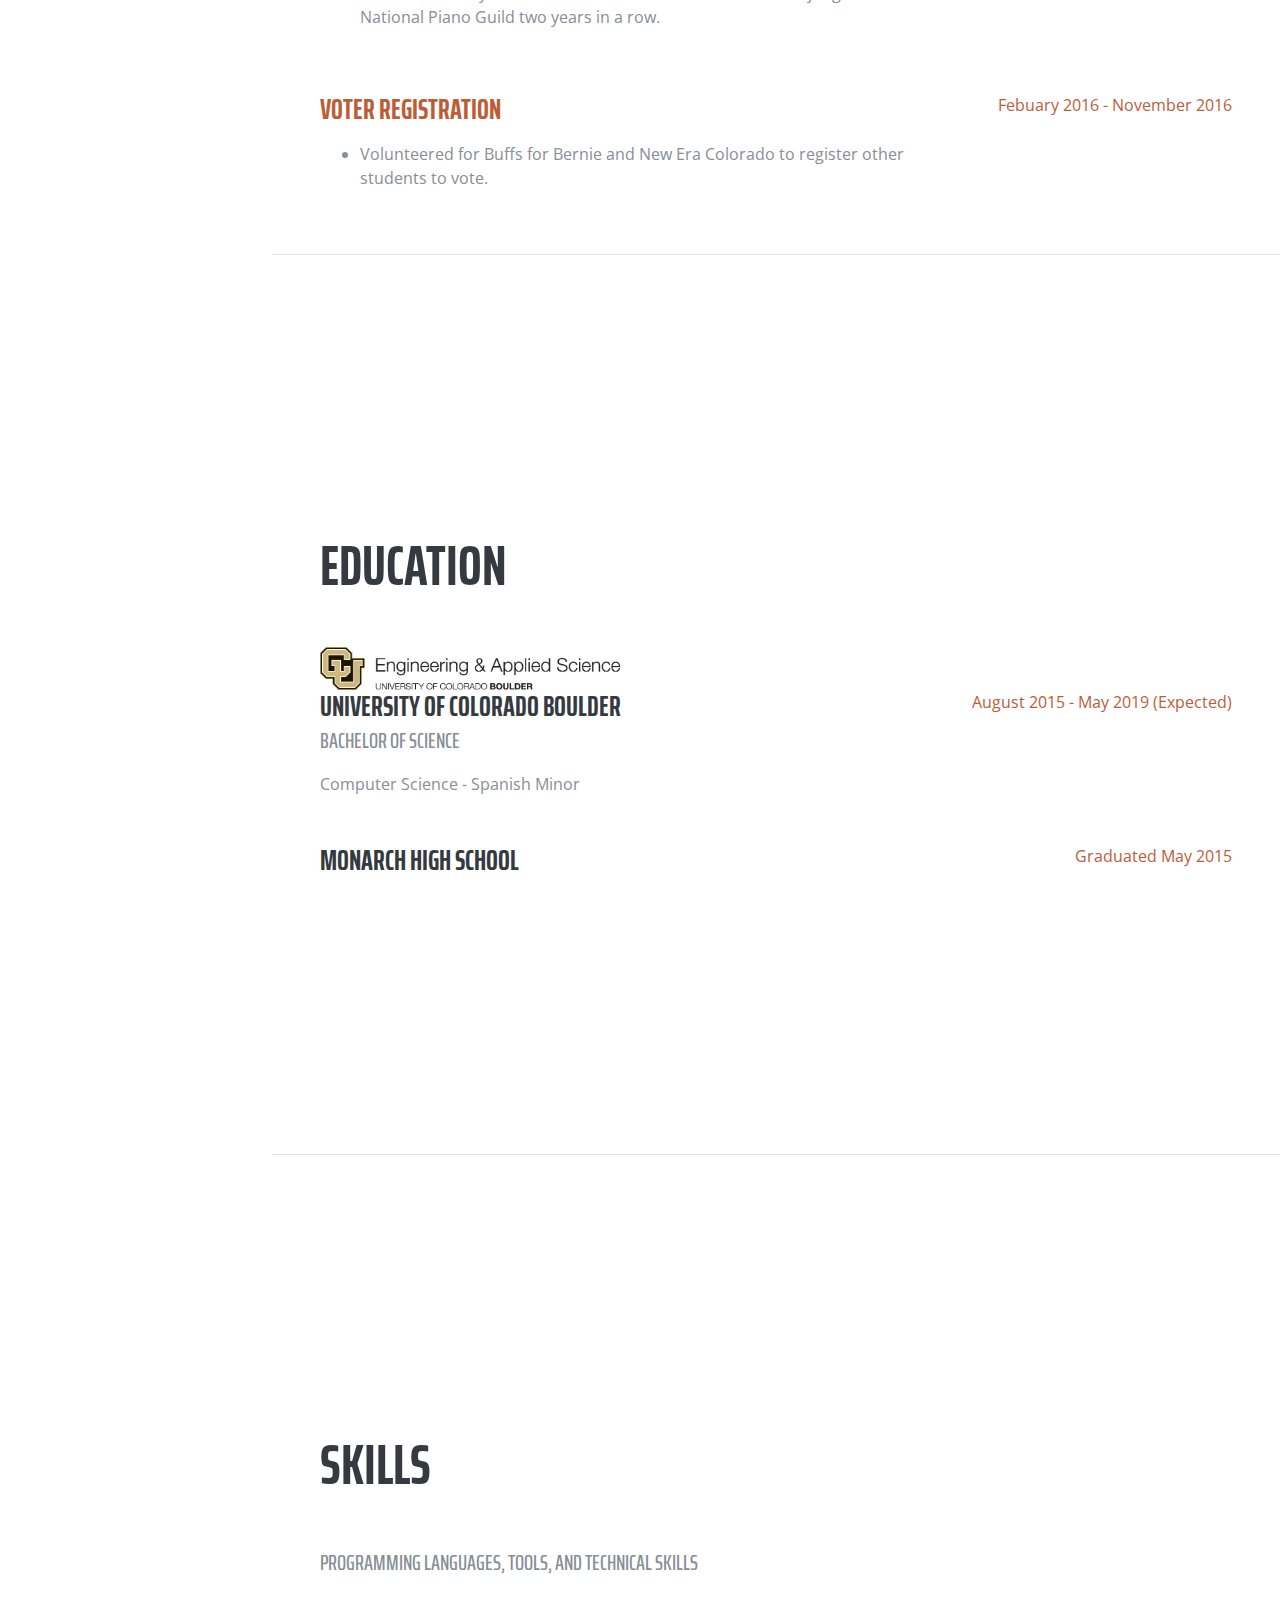
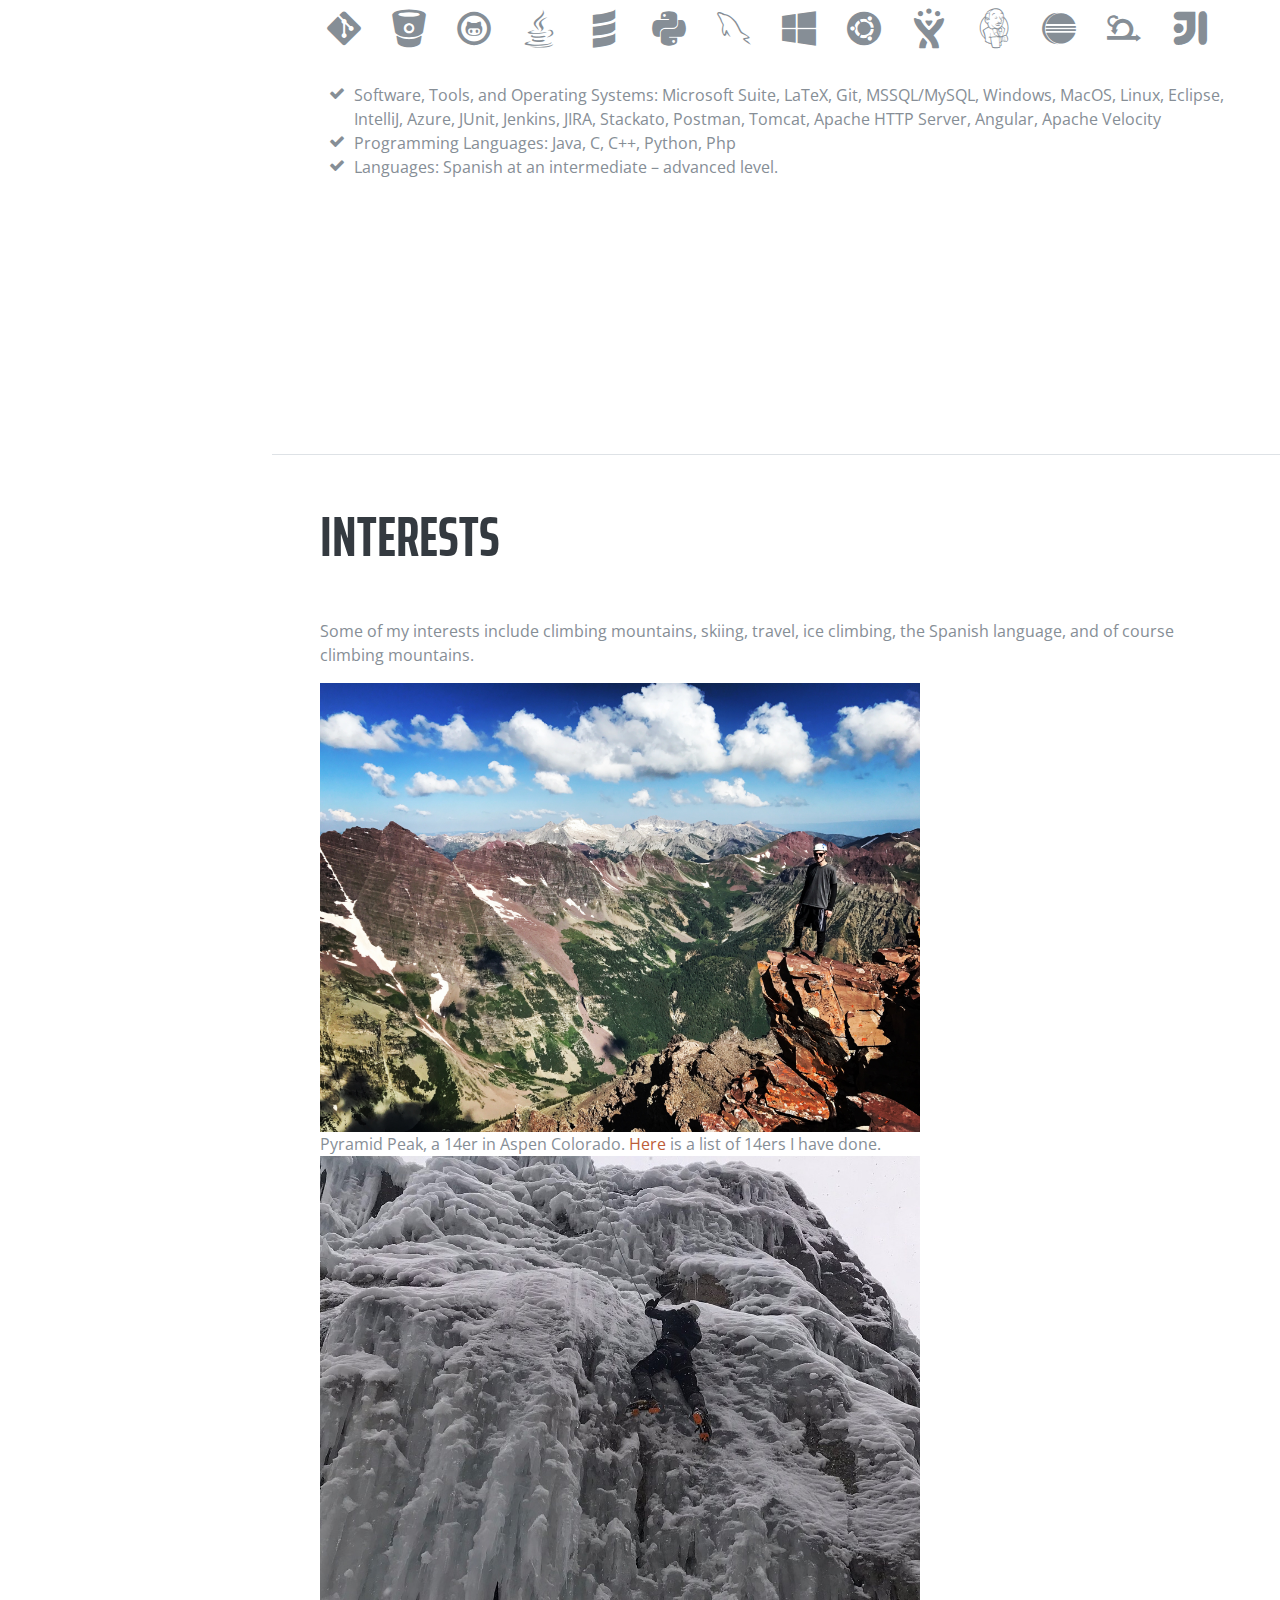
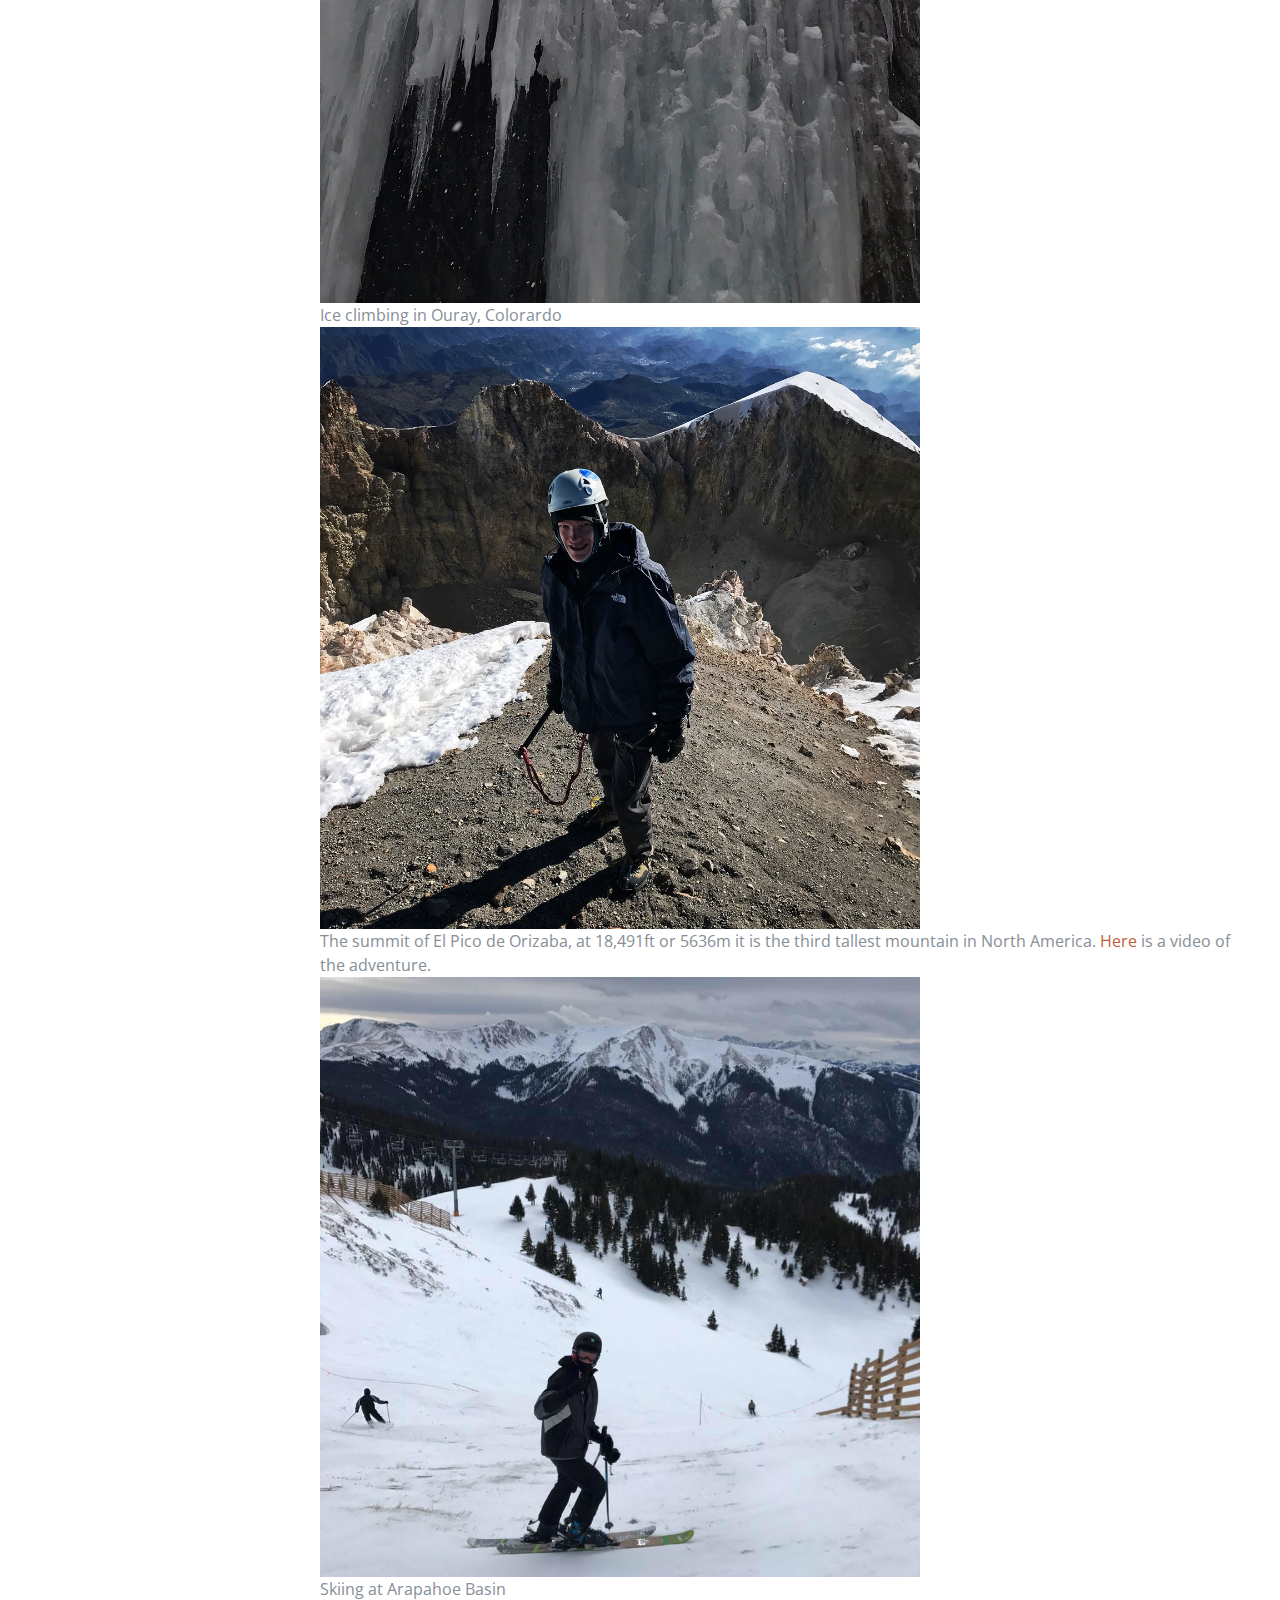
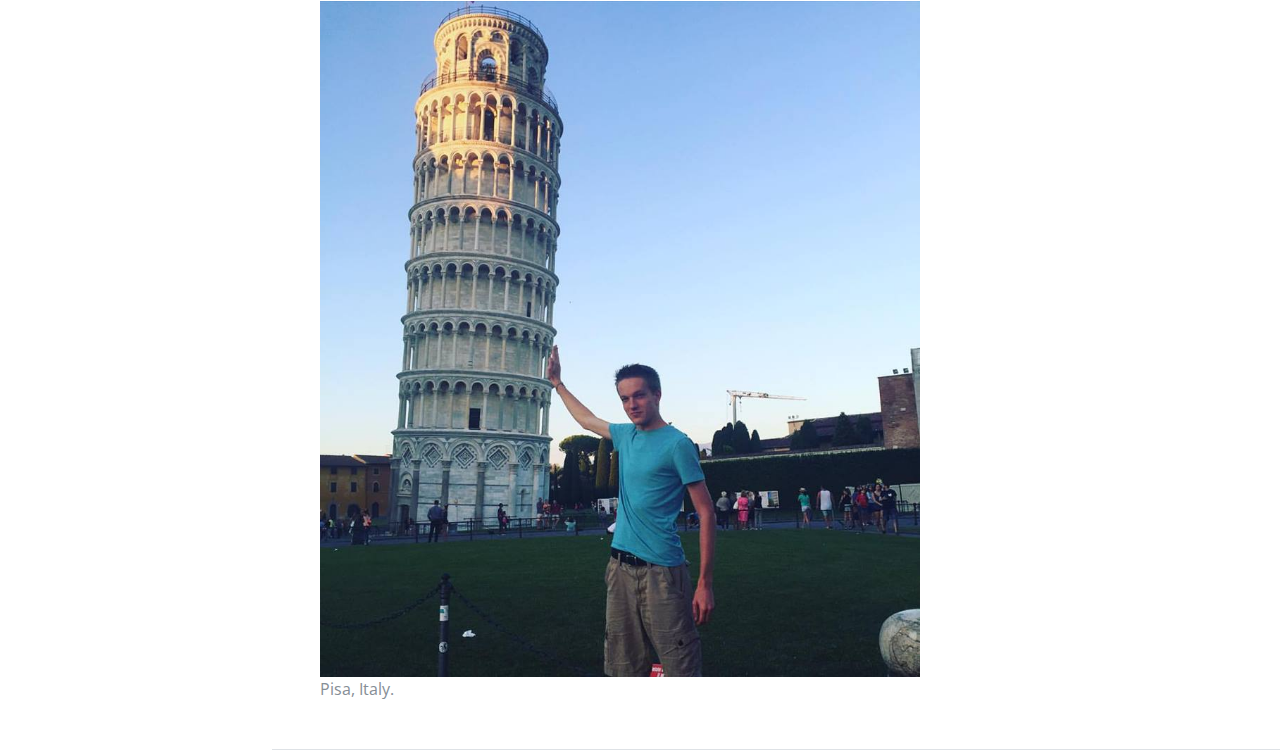
==== commit 3a207593: "omit GPA" ====
--- a/index.html
+++ b/index.html
@@ -266,7 +266,7 @@
               <h3 class="mb-0">University of Colorado Boulder</h3>
               <div class="subheading mb-3">Bachelor of Science</div>
               <div>Computer Science - Spanish Minor</div>
-              <p>GPA: 3.17</p>
+              <!--<p>GPA: </p> -->
             </div>
             <div class="resume-date text-md-right">
               <span class="text-primary">August 2015 - May 2019 (Expected)</span>
@@ -276,7 +276,7 @@
           <div class="resume-item d-flex flex-column flex-md-row">
             <div class="resume-content mr-auto">
               <h3 class="mb-0">Monarch High School</h3>
-              <p>GPA: 4.3</p>
+              <!--<p>GPA: 4.3</p> -->
             </div>
             <div class="resume-date text-md-right">
               <span class="text-primary">Graduated May 2015</span>
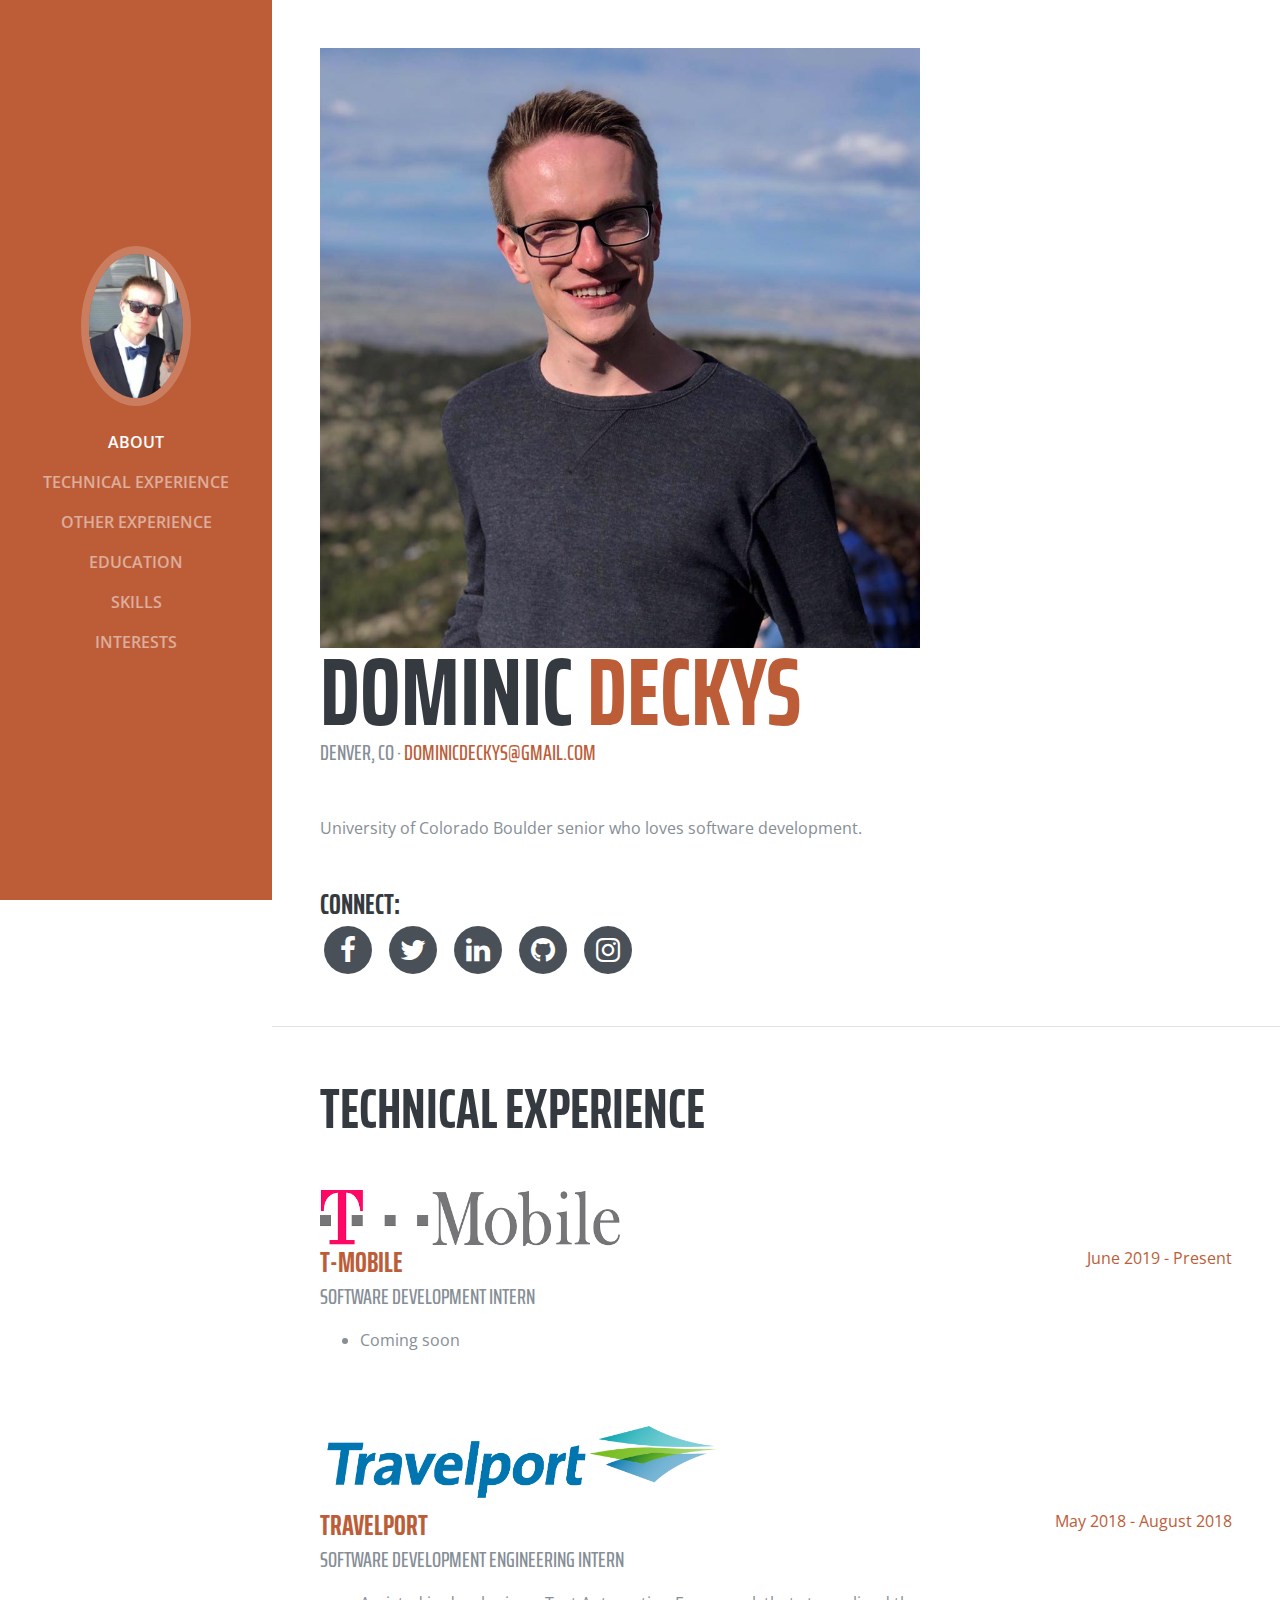
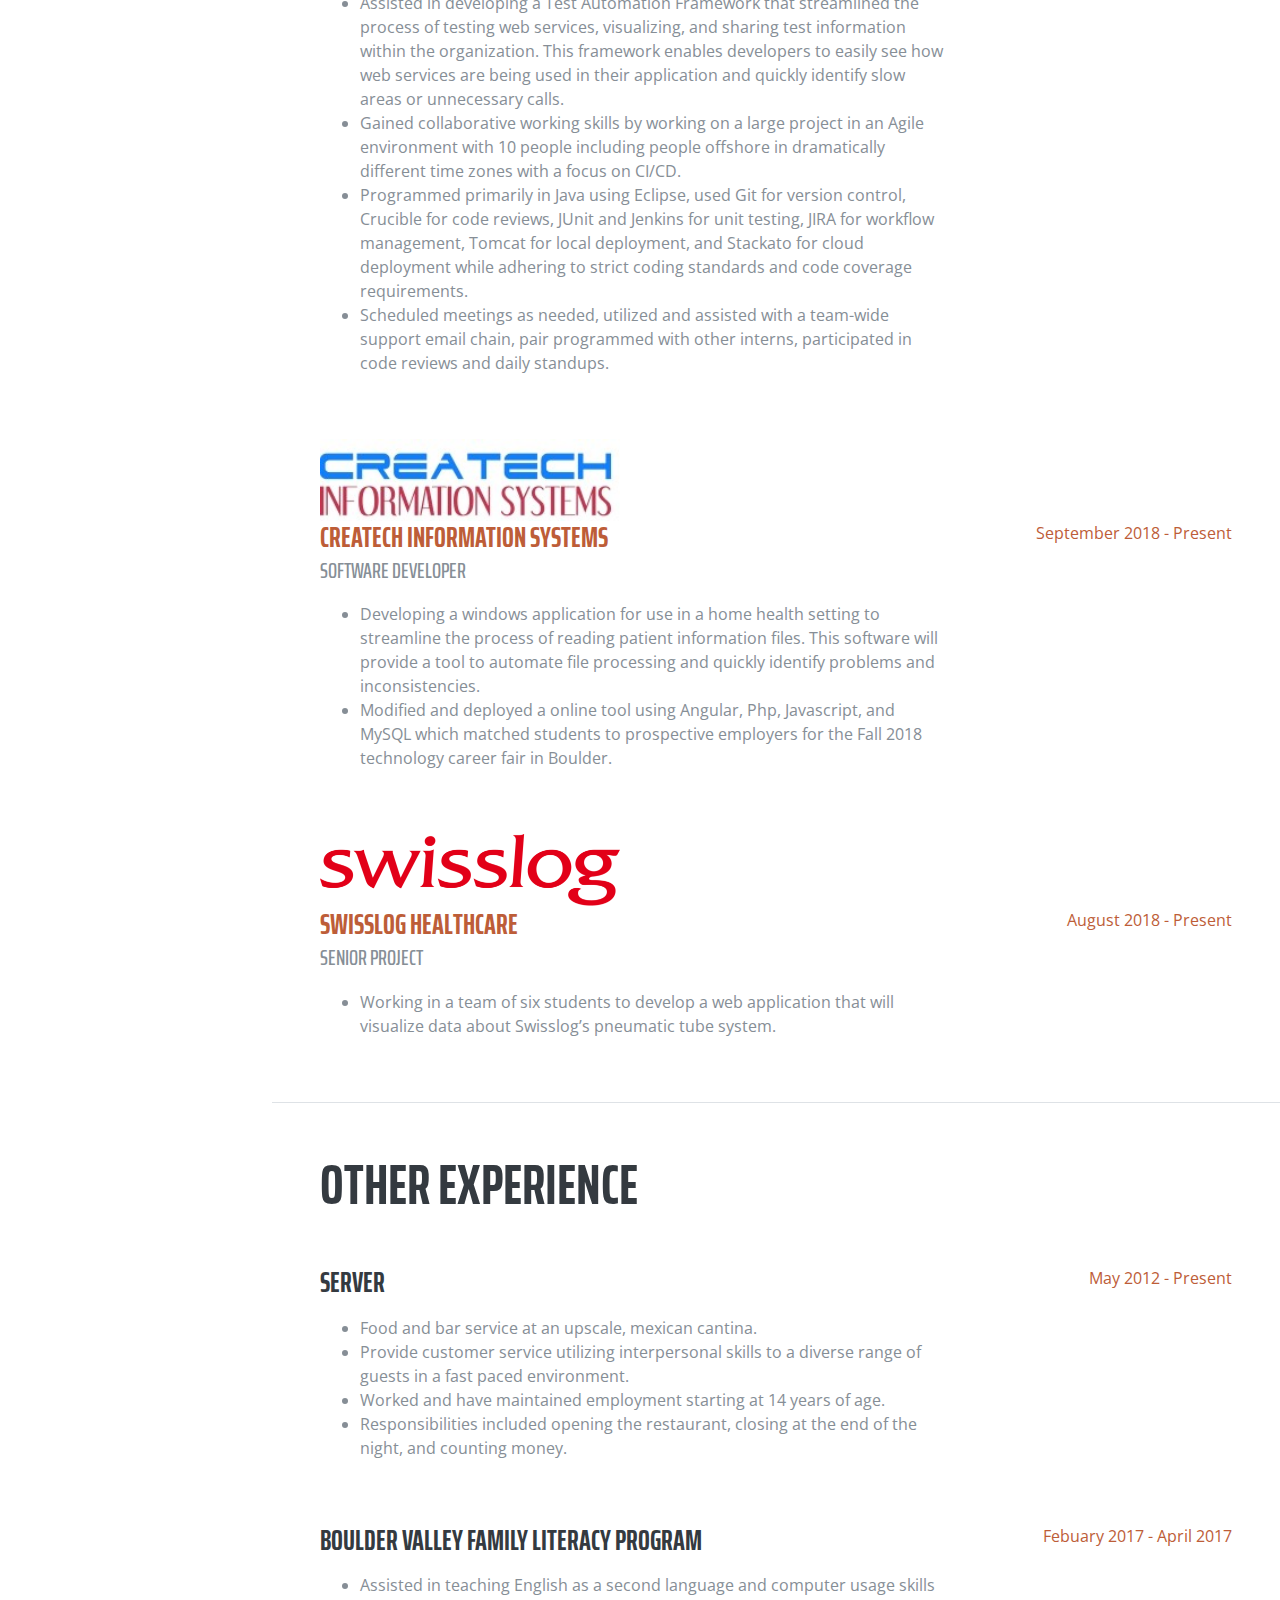
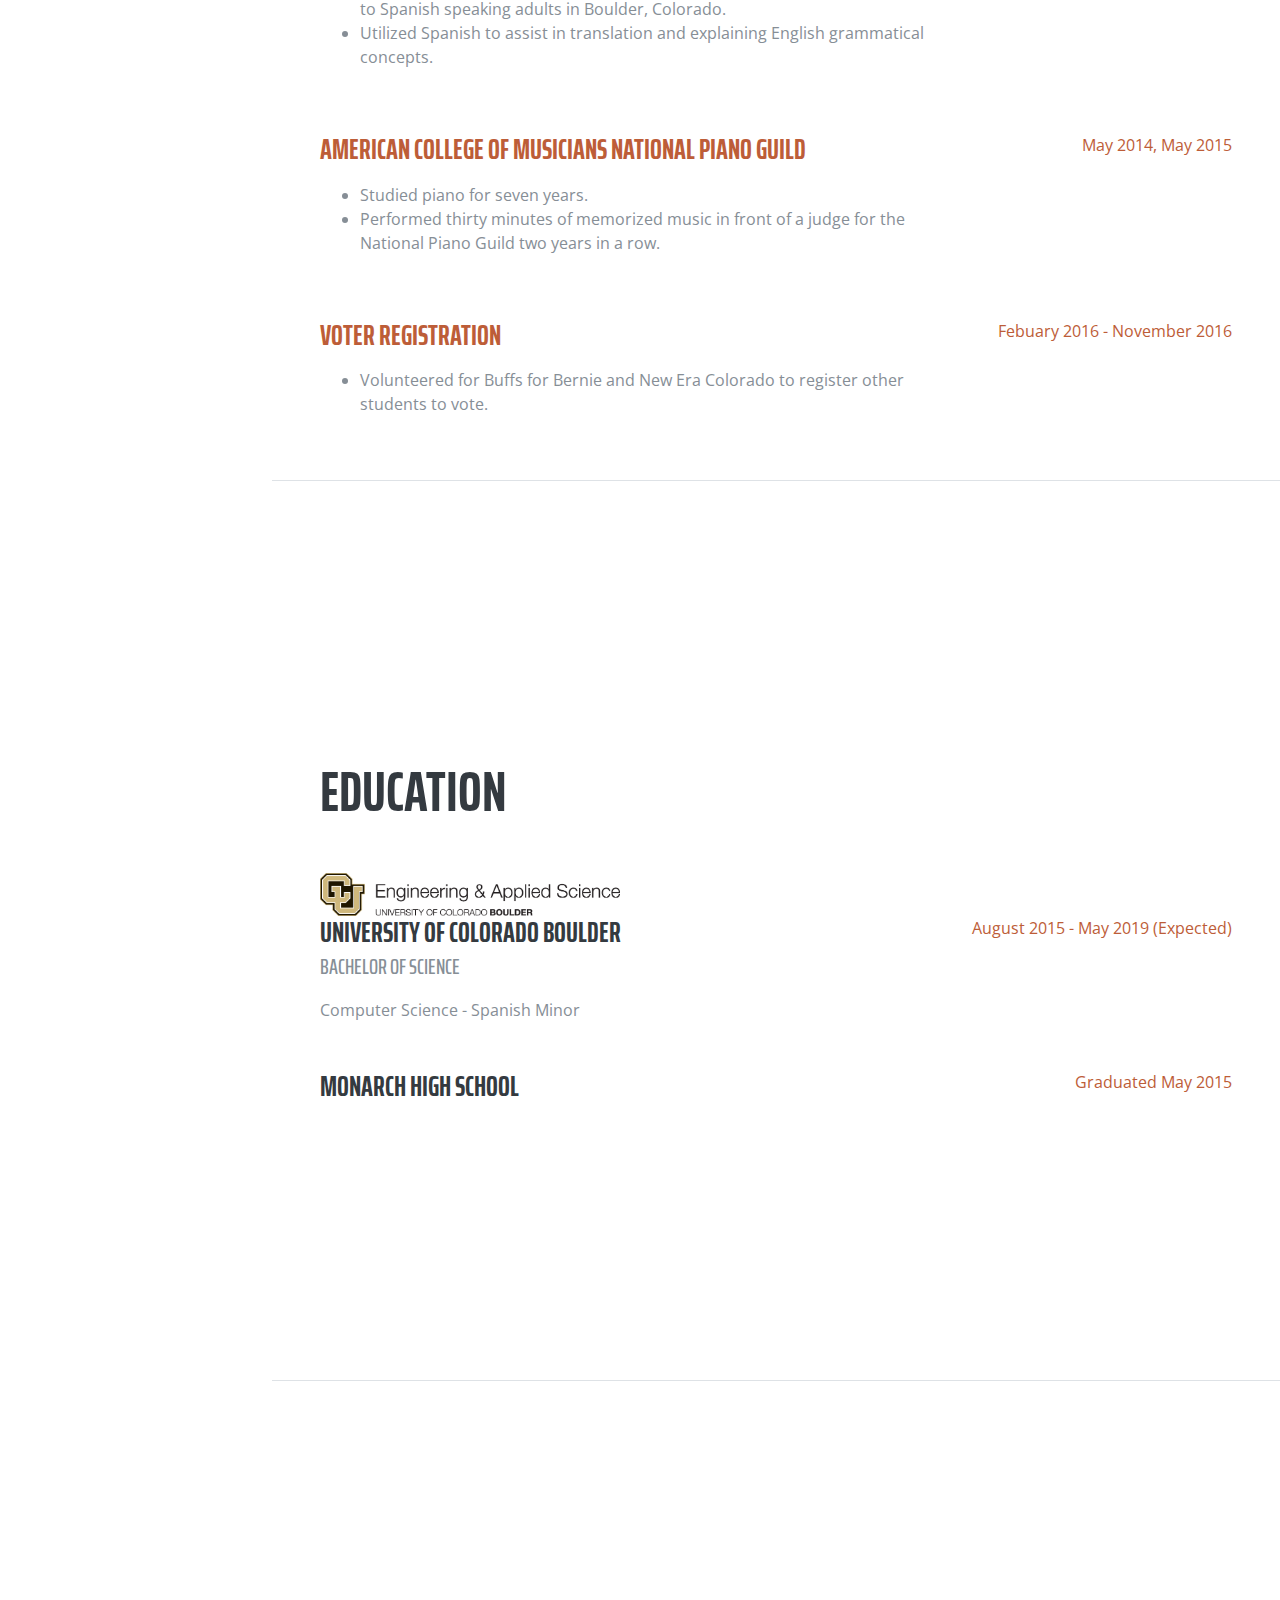
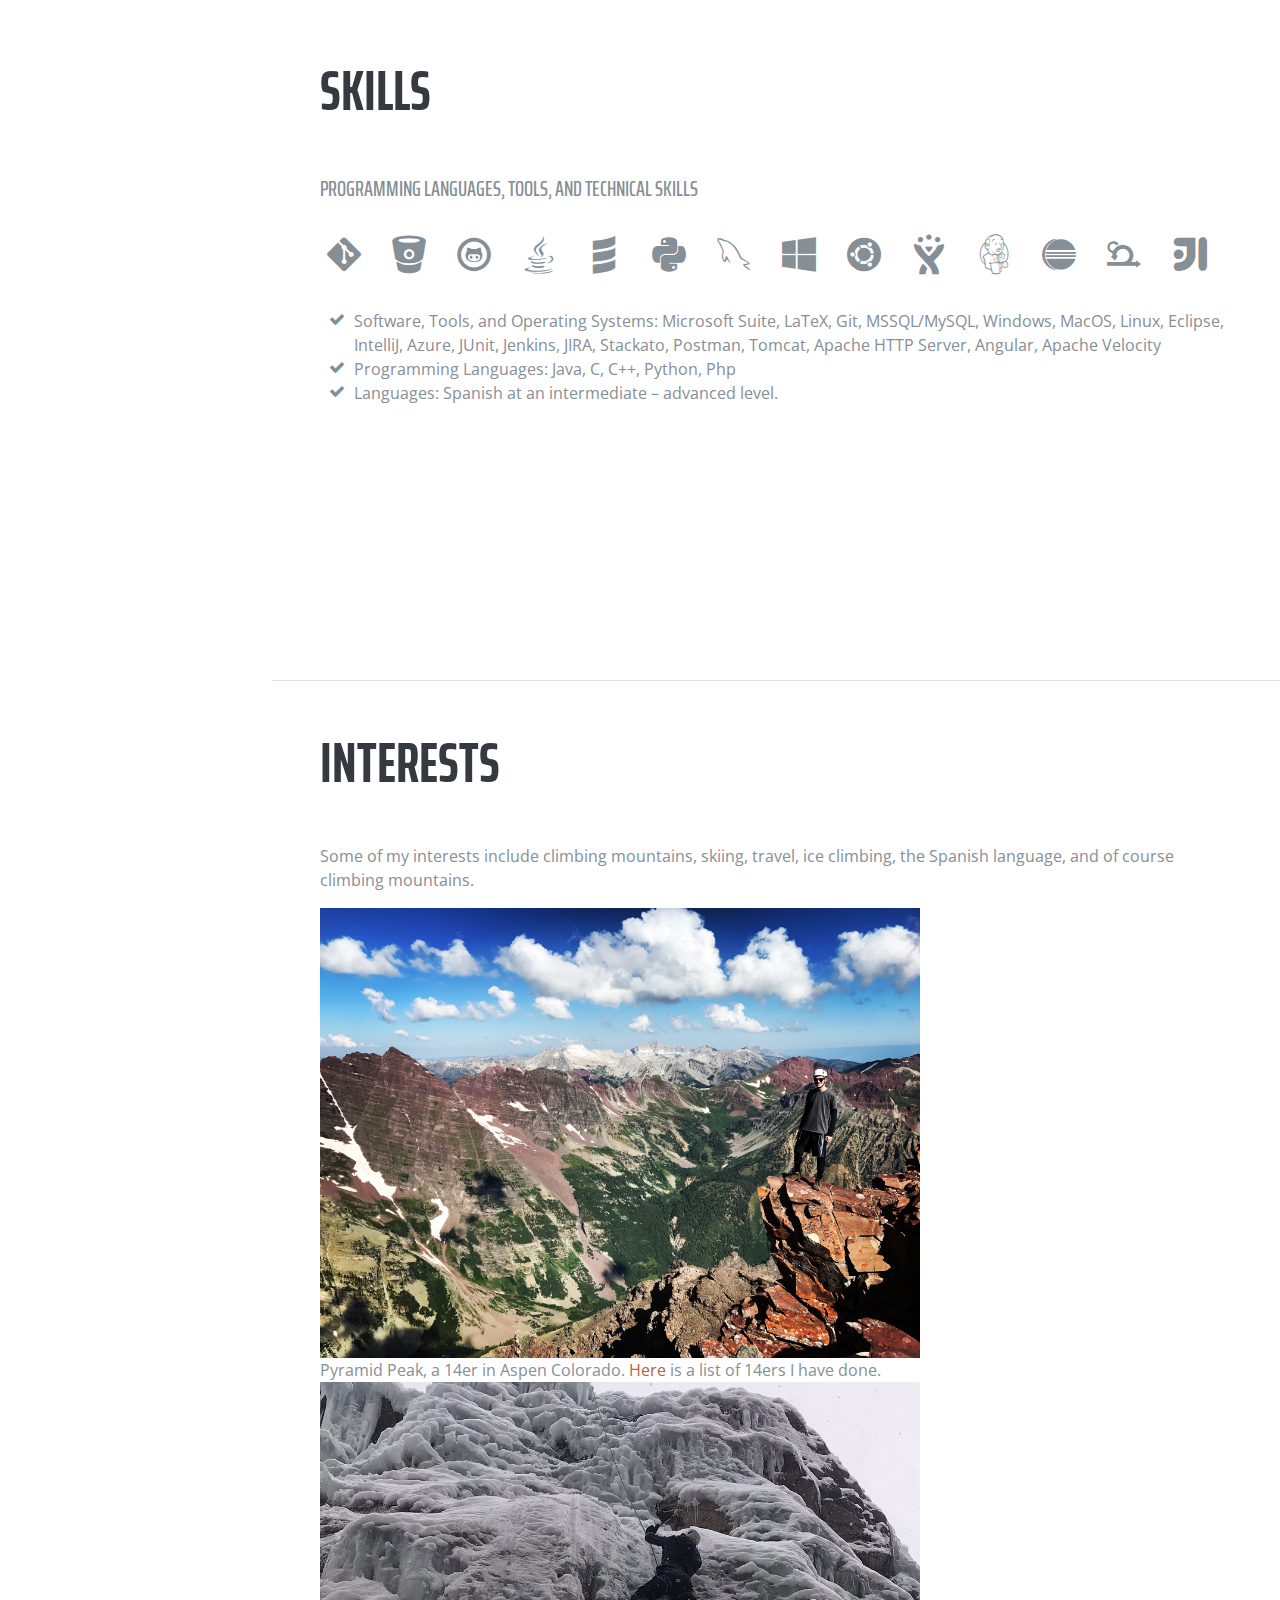
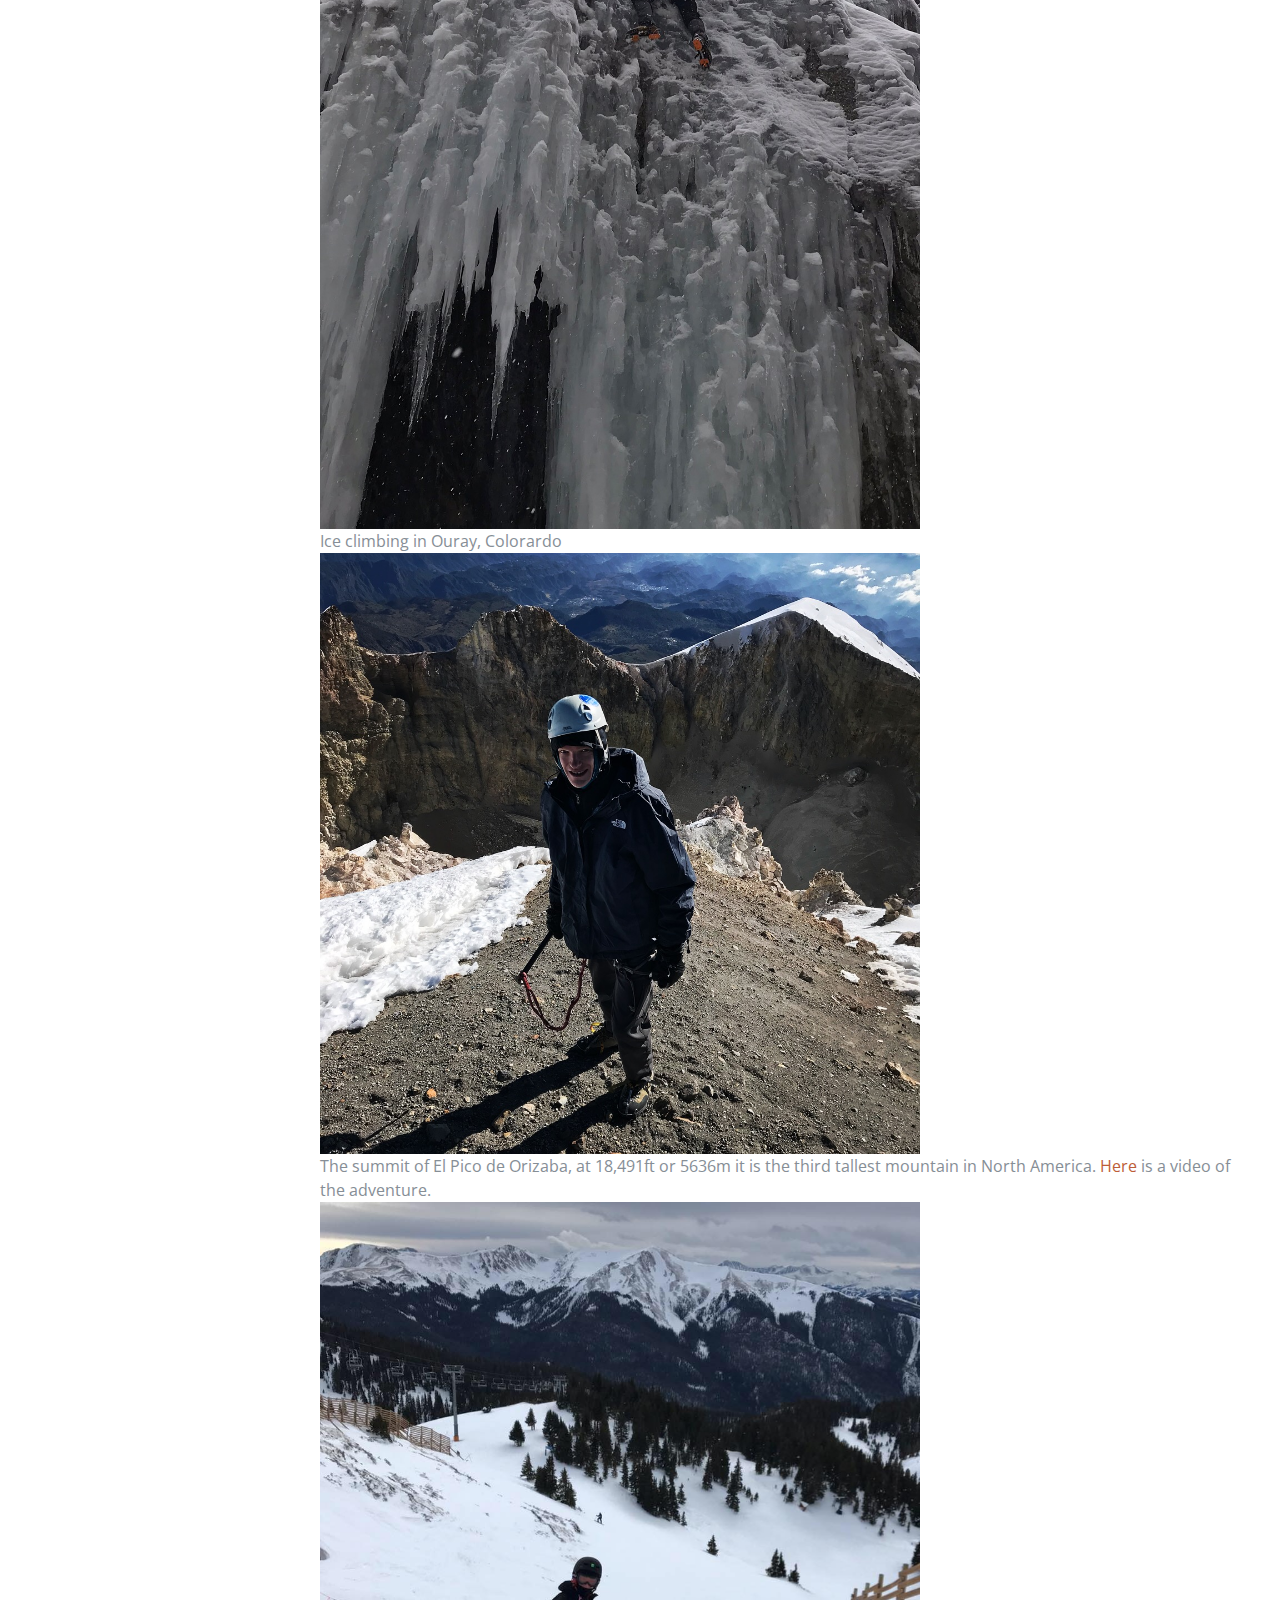
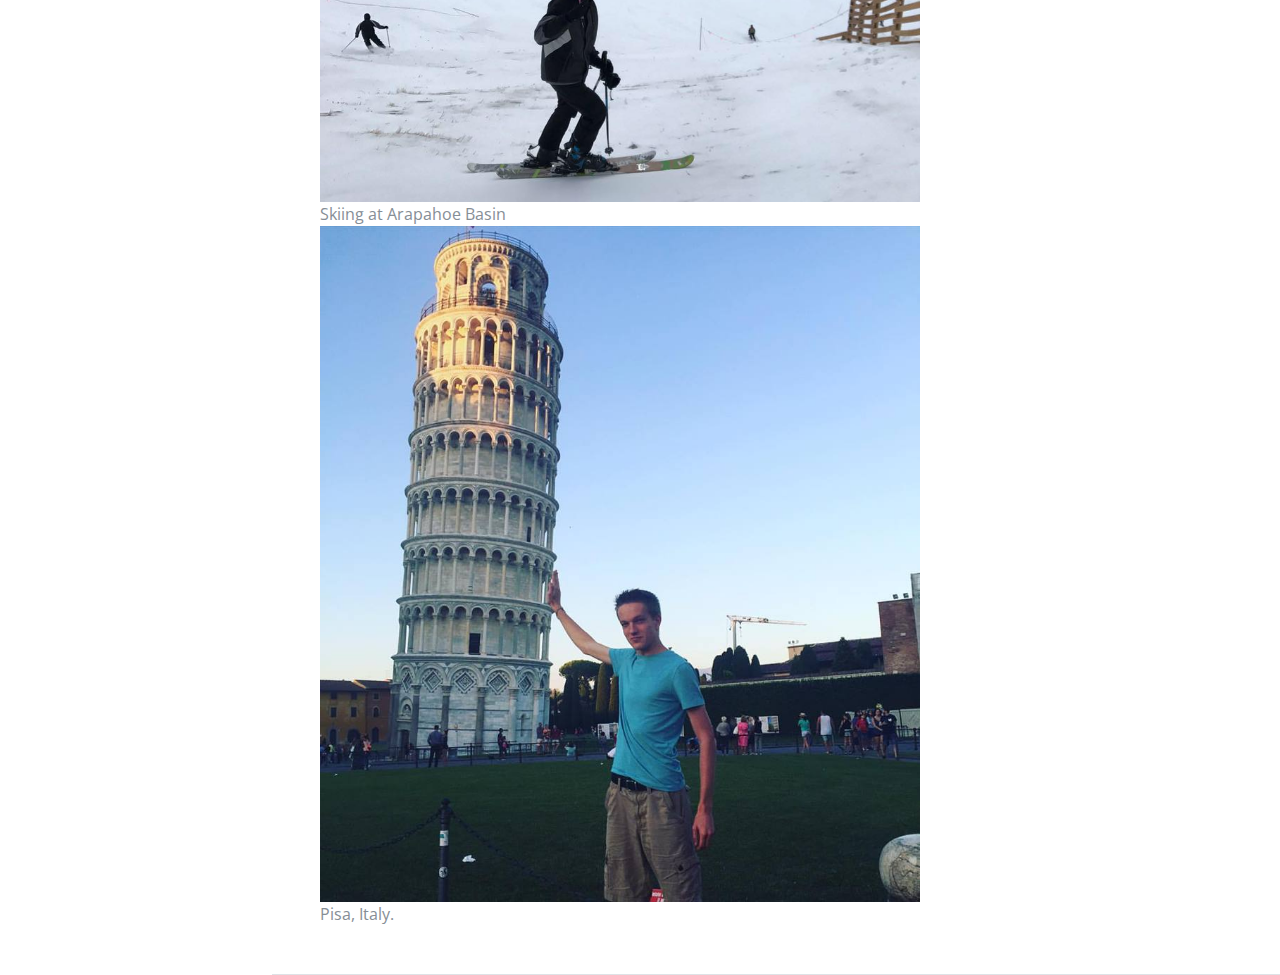
==== commit 159701fb: "Update information" ====
--- a/index.html
+++ b/index.html
@@ -72,12 +72,12 @@
 
       <section class="resume-section p-3 p-lg-5 d-flex d-column" id="about">
         <div class="my-auto">
-          <img style="max-width:600px;width:100%;" src="img/dominicdeckysSeniorPic.jpg" alt="">
+          <img style="max-width:600px;width:100%;" src="img/dominicdeckyspic2.jpg" alt="">
           <h1 class="mb-0">Dominic
             <span class="text-primary">Deckys</span>
           </h1>
-          <div class="subheading mb-5">Boulder, CO 80303 · 
-            <a href="mailto:dominic.deckys@colorado.edu">dominic.deckys@colorado.edu</a>
+          <div class="subheading mb-5">Denver, CO · 
+            <a href="mailto:dominicdeckys@gmail.com">dominicdeckys@gmail.com</a>
           </div>
           <p class="mb-5">University of Colorado Boulder senior who loves software development.</p>
           <h3 class="mb-0">Connect:</h3>
@@ -129,6 +129,22 @@
       <section class="resume-section p-3 p-lg-5 d-flex flex-column" id="experience1">
         <div class="my-auto">
           <h2 class="mb-5">Technical Experience</h2>
+		  
+		  <img style="max-width:300px;width:100%;" src="img/t-mobile-logo.png" alt="">
+          <div class="resume-item d-flex flex-column flex-md-row mb-5">
+            <div class="resume-content mr-auto">
+              <h3 class="mb-0"><a href="https://www.t-mobile.com" target="_blank">T-Mobile</a></h3>
+              <div class="subheading mb-3">Software Development Intern</div>
+              <p>
+                <ul>
+                  <li>Coming soon</li>
+				</ul> 
+              </p>
+            </div>
+            <div class="resume-date text-md-right">
+              <span class="text-primary">June 2019 - Present</span>
+            </div>
+          </div>
 
           <img style="max-width:400px;width:100%;" src="img/travelport-logo.png" alt="">
           <div class="resume-item d-flex flex-column flex-md-row mb-5">
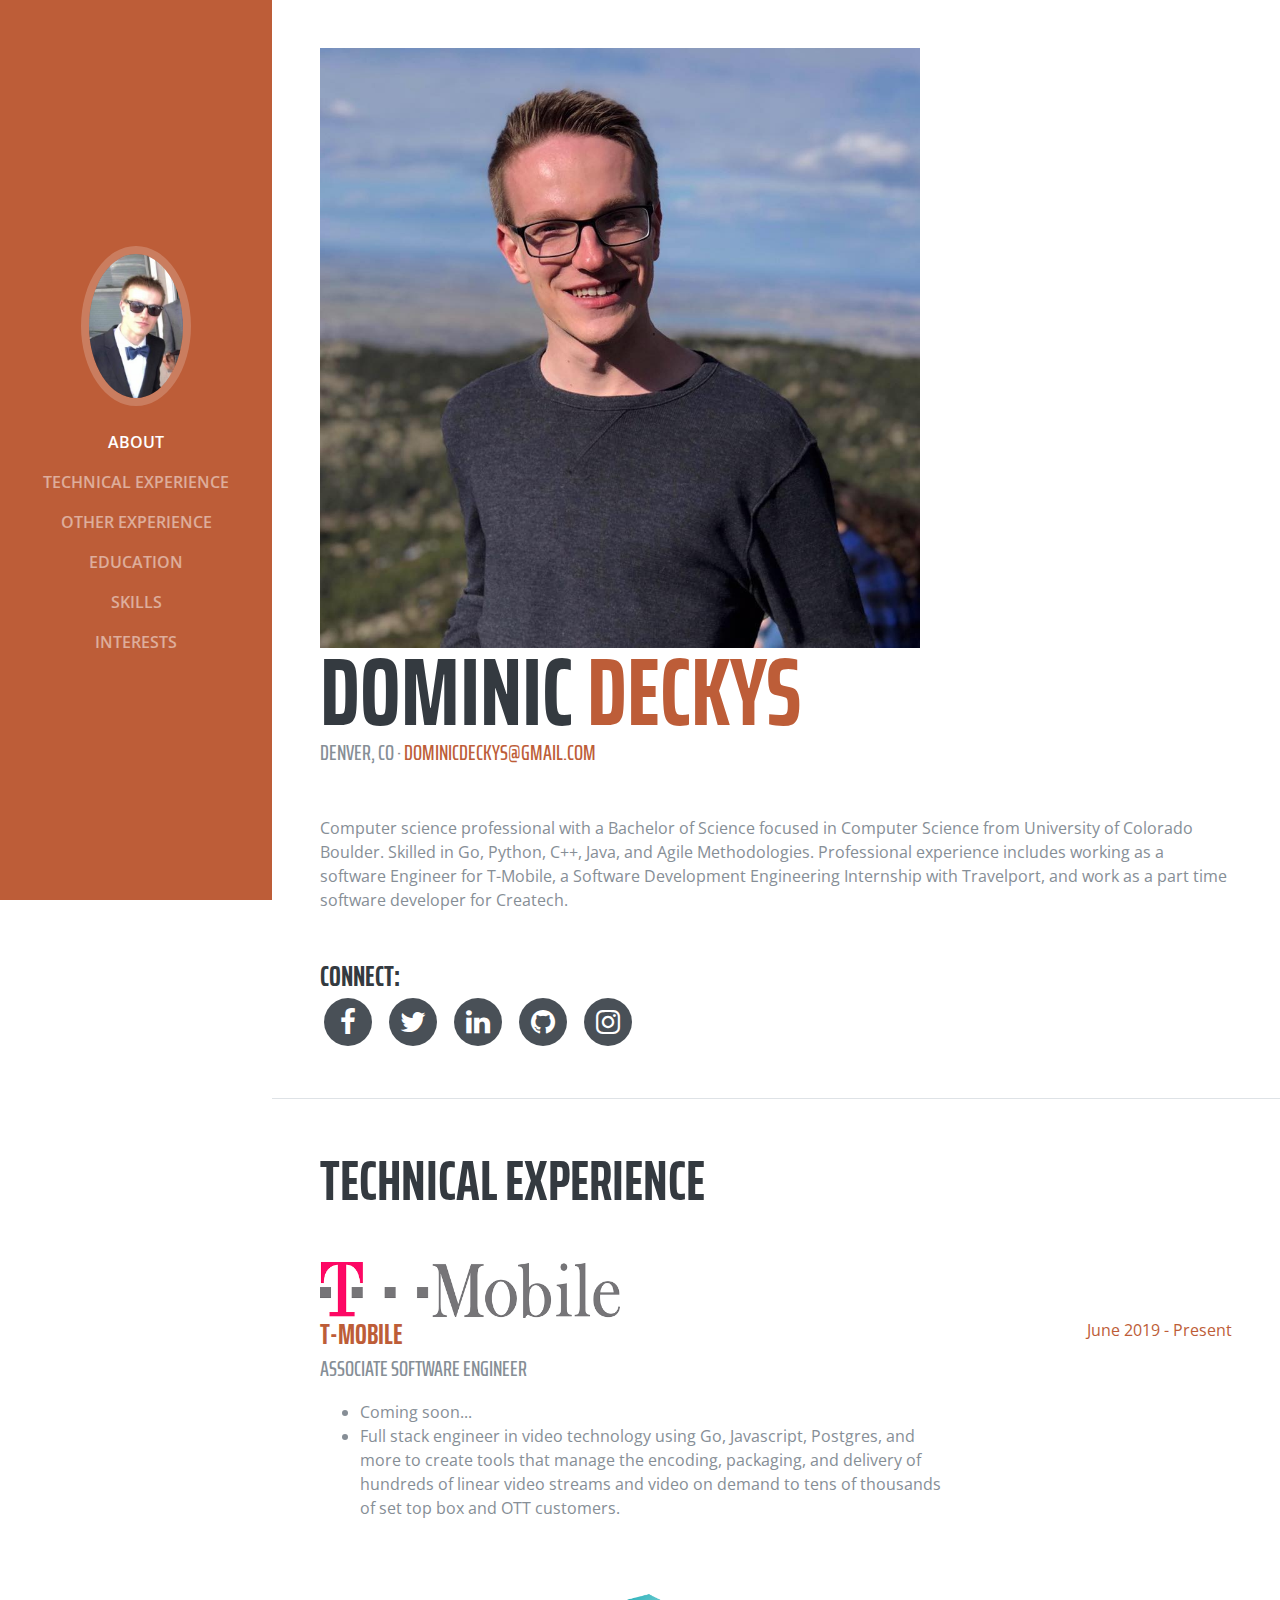
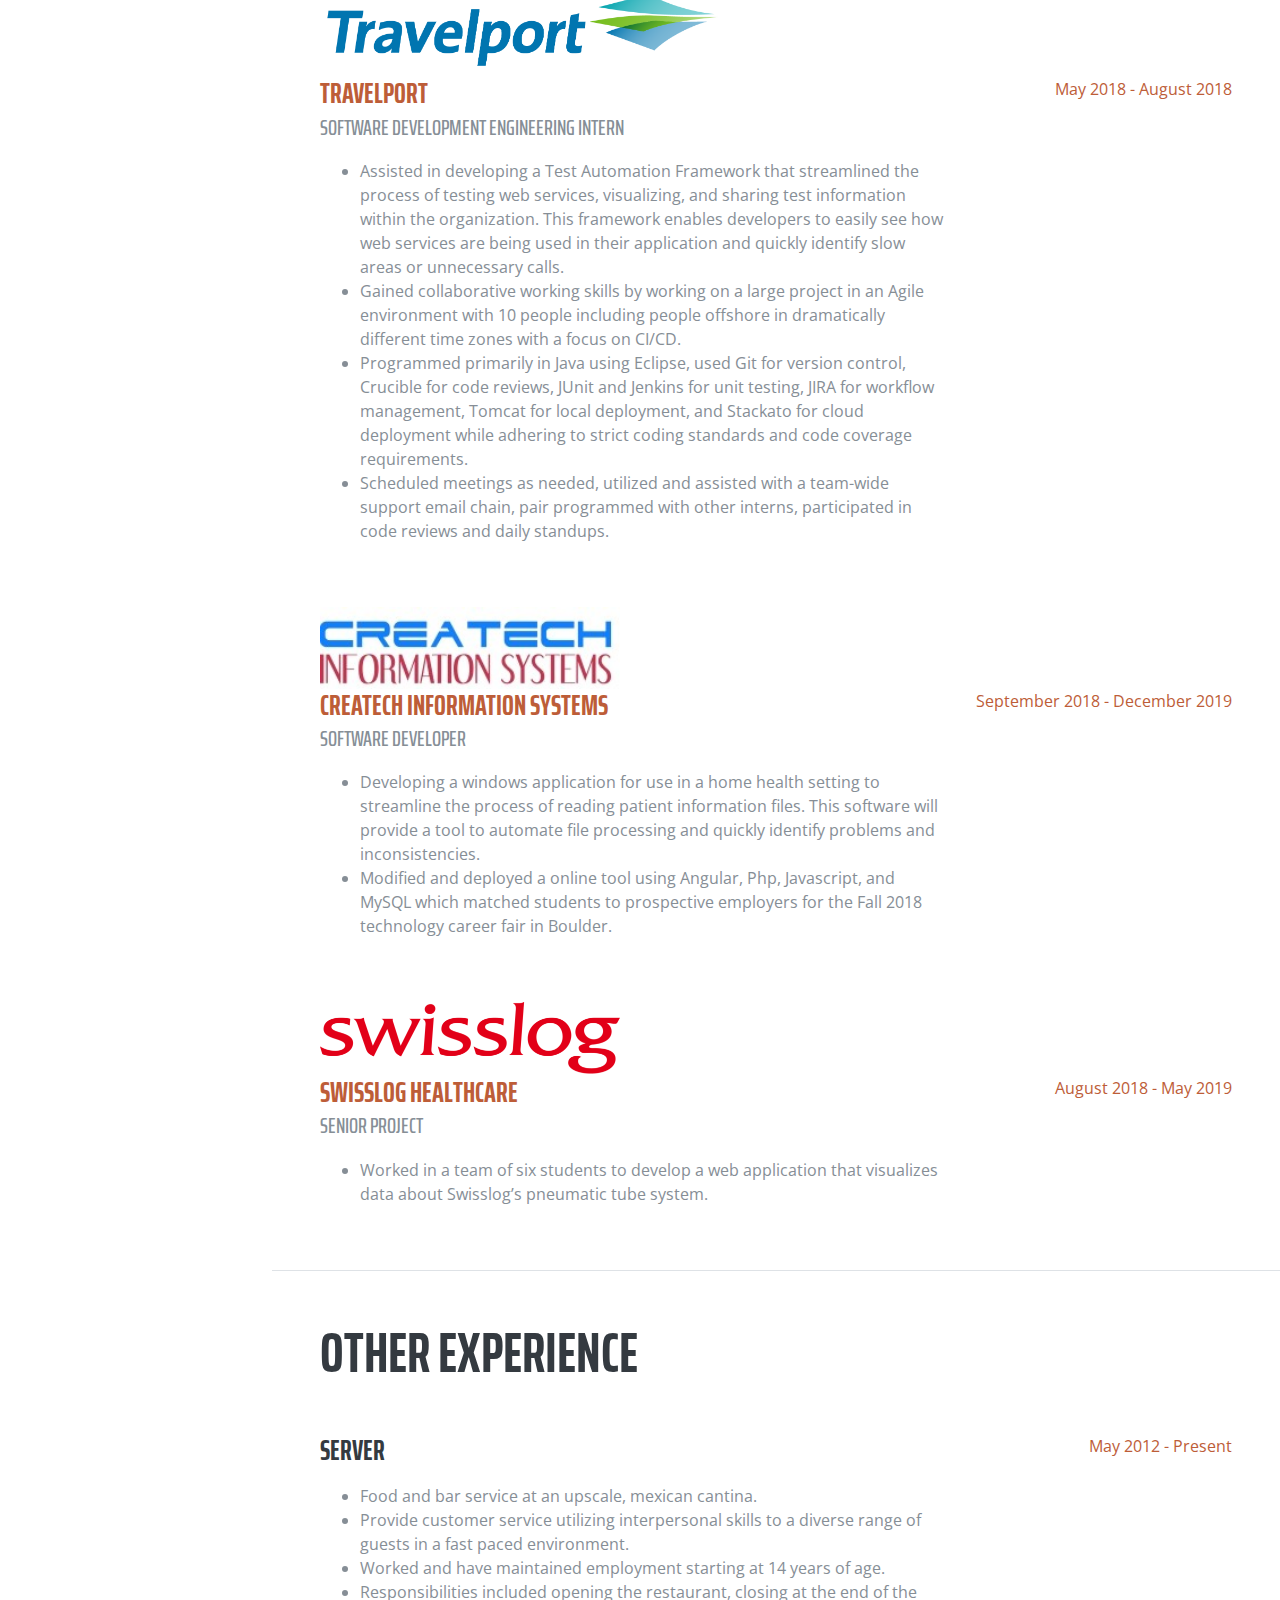
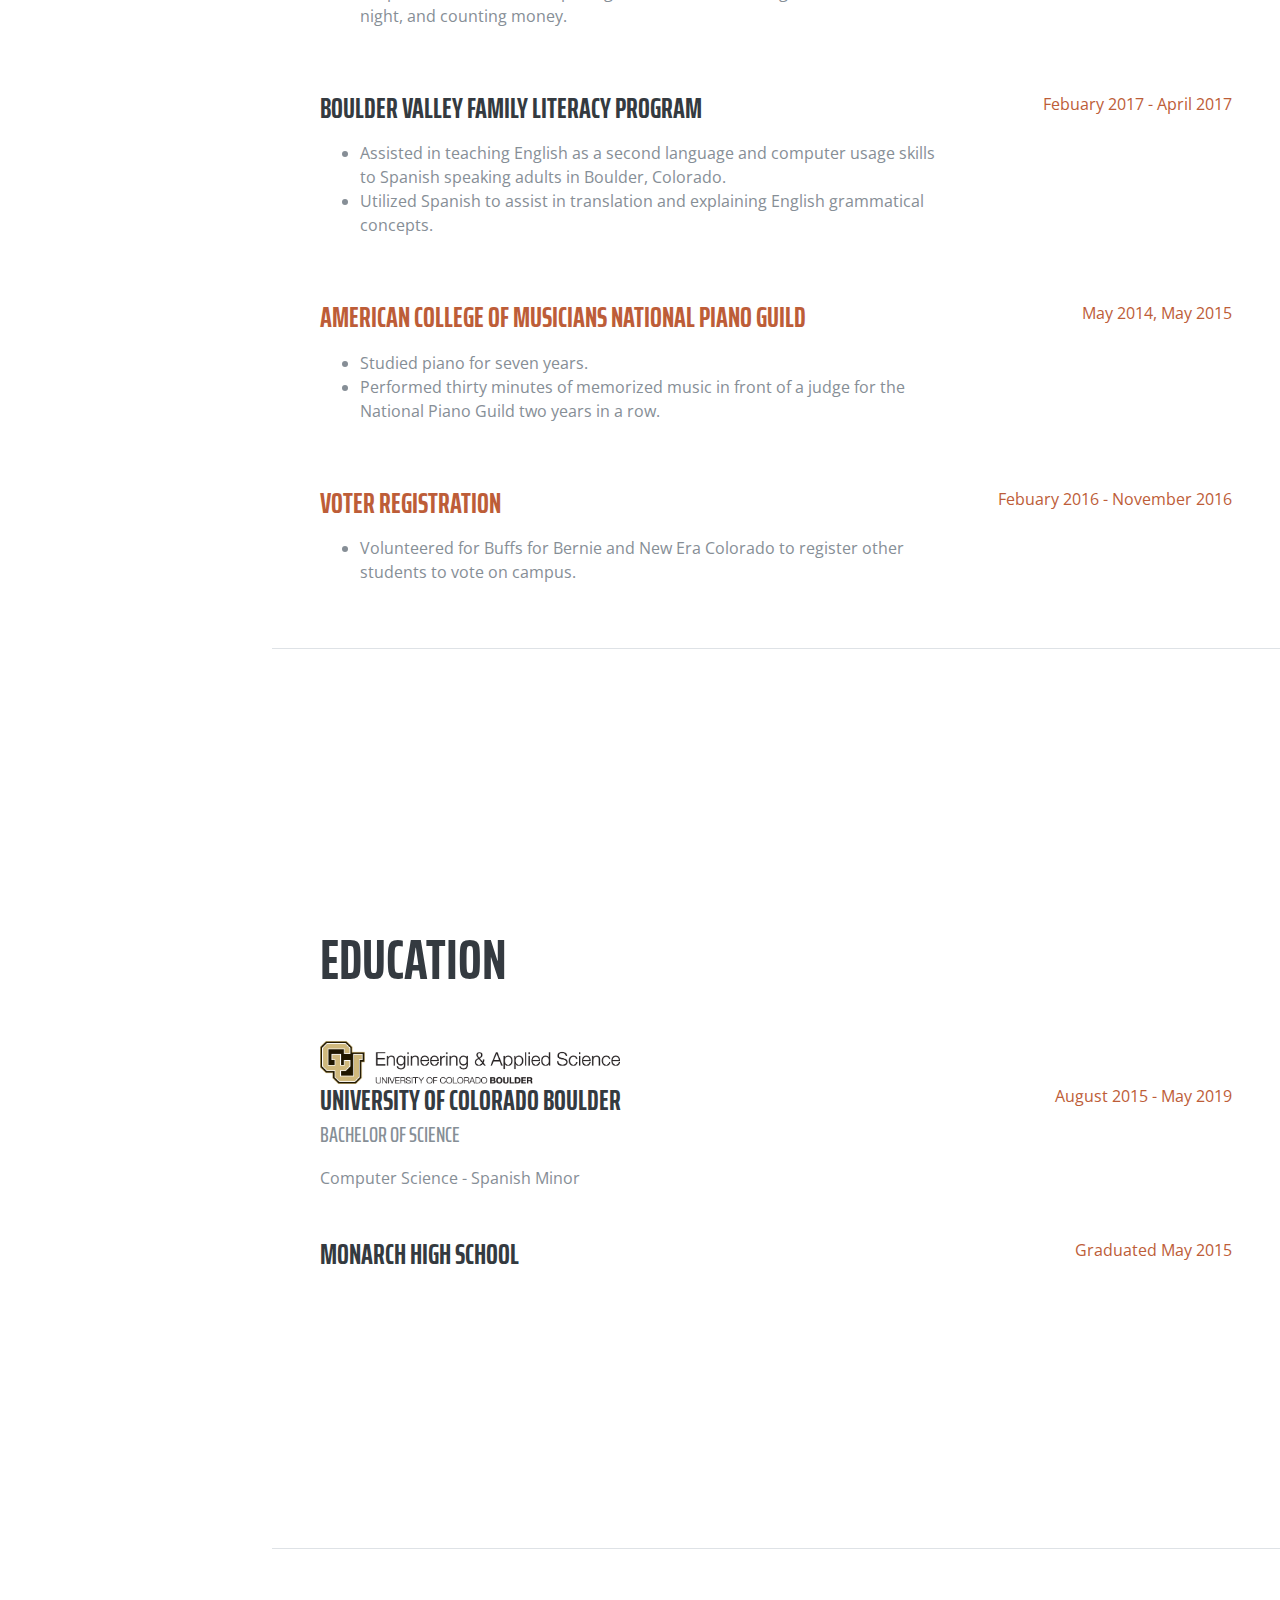
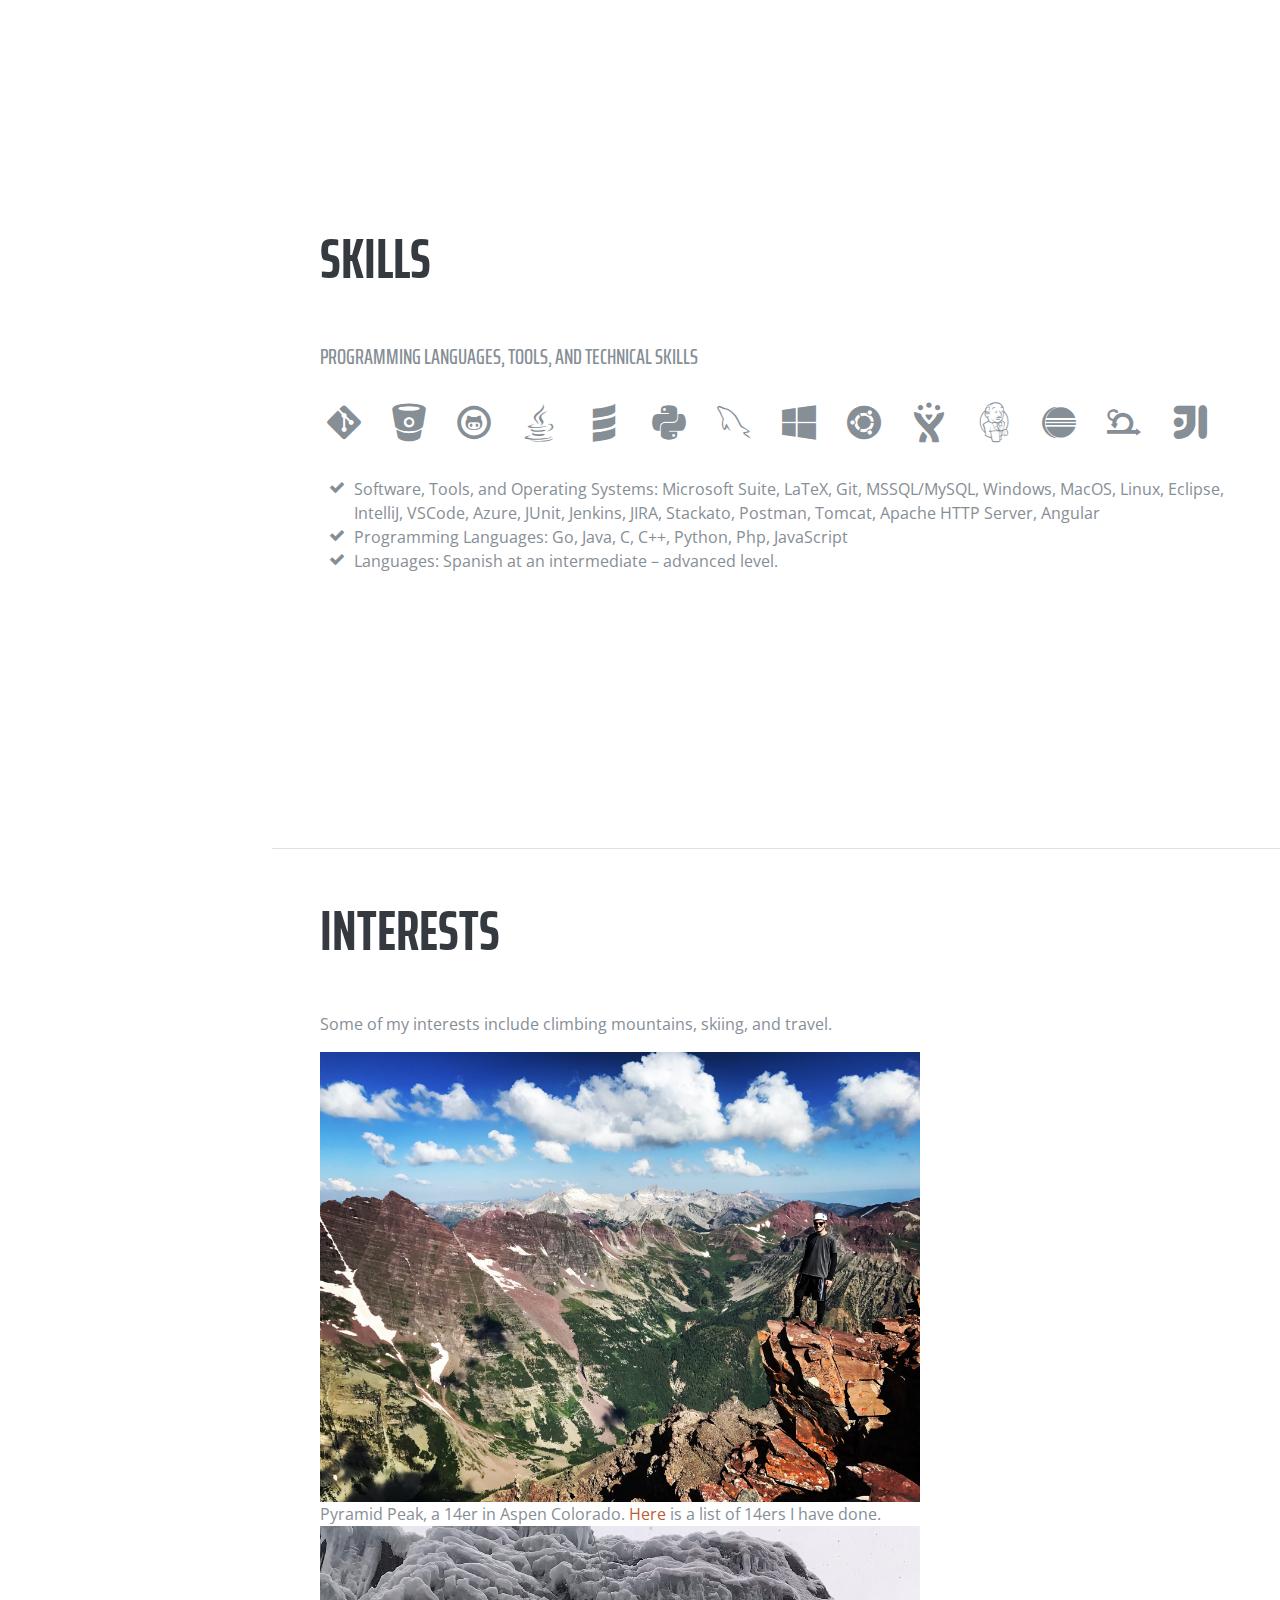
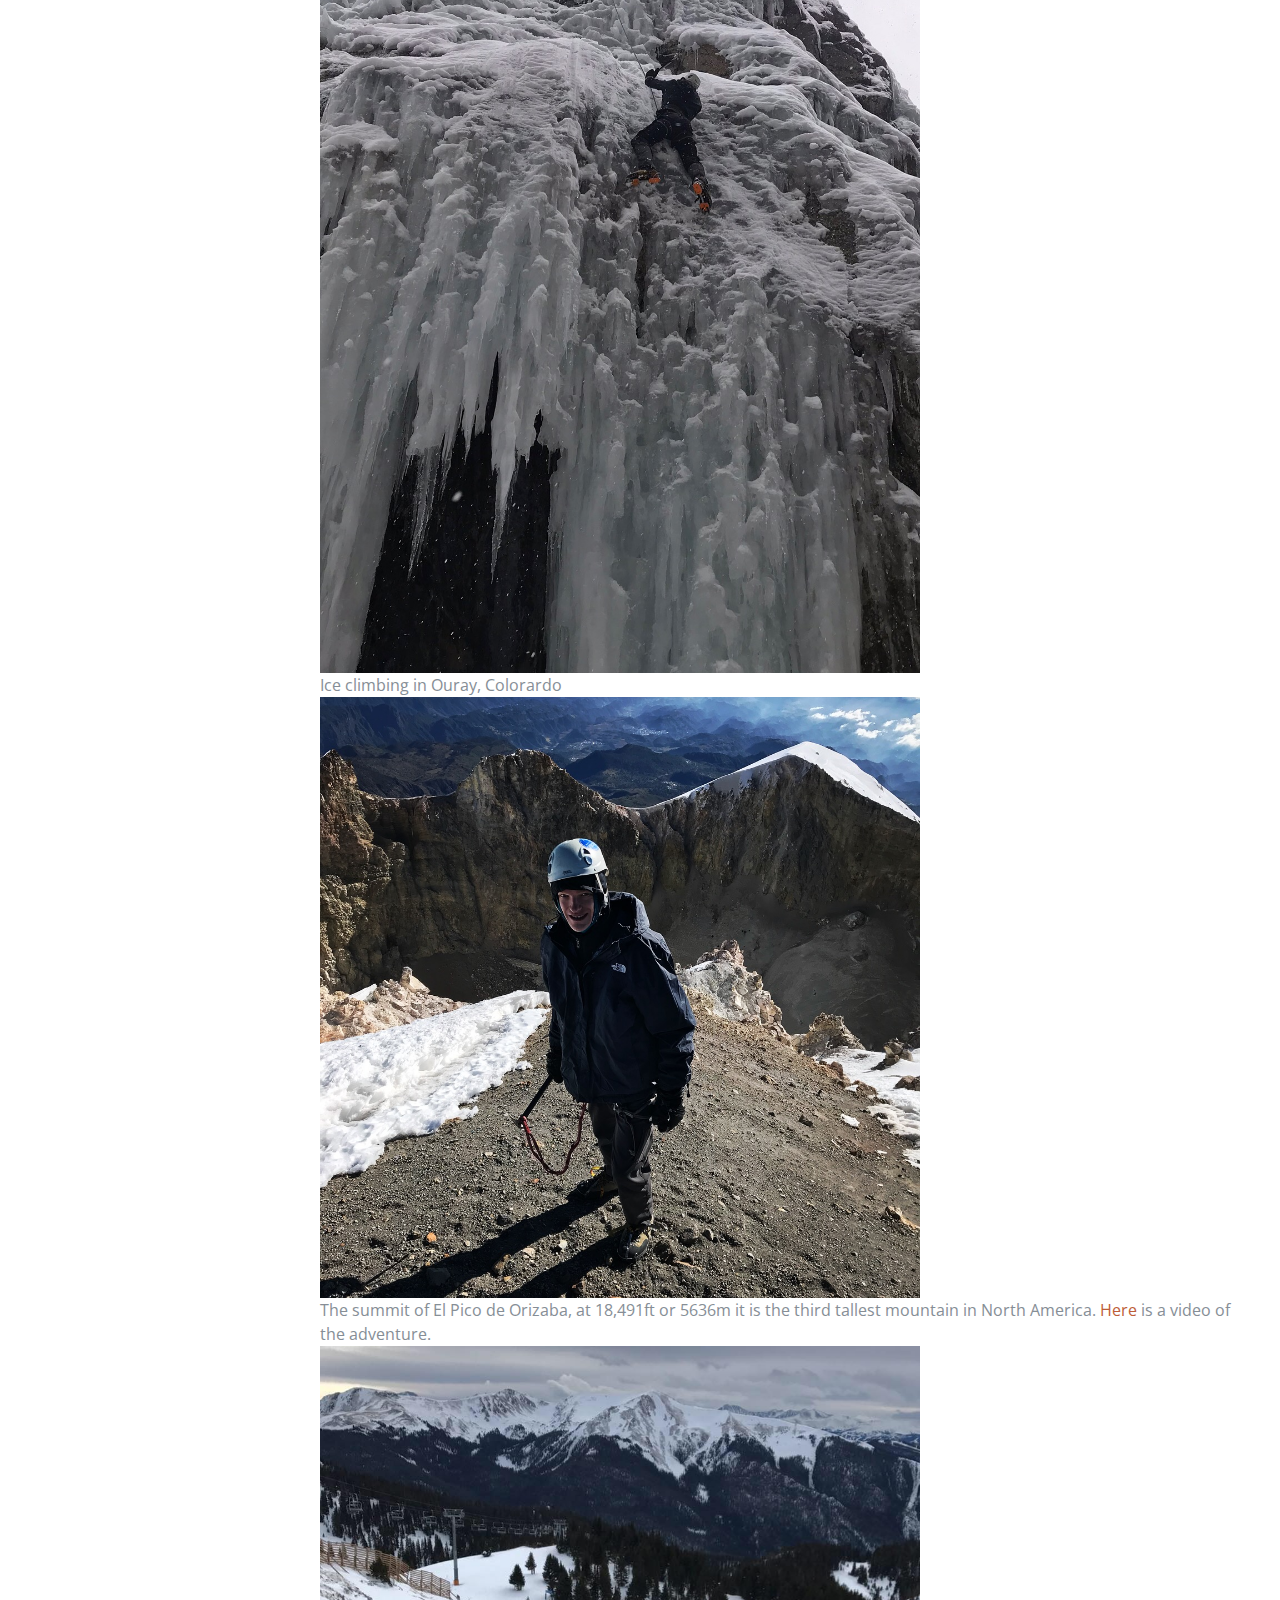
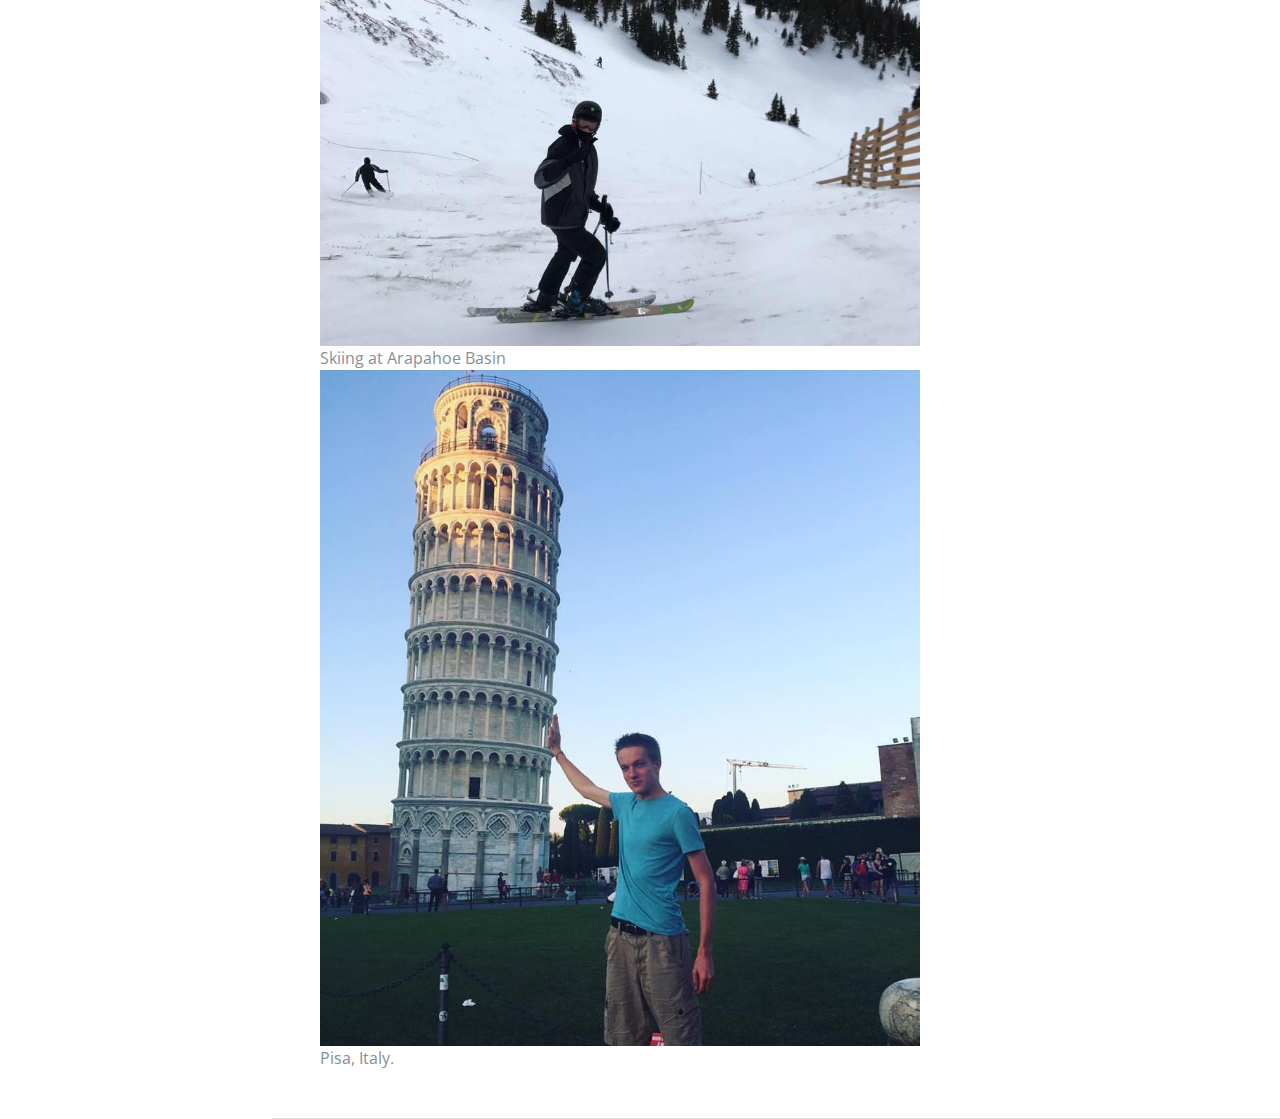
==== commit eccc50ce: "update info" ====
--- a/index.html
+++ b/index.html
@@ -79,7 +79,7 @@
           <div class="subheading mb-5">Denver, CO · 
             <a href="mailto:dominicdeckys@gmail.com">dominicdeckys@gmail.com</a>
           </div>
-          <p class="mb-5">University of Colorado Boulder senior who loves software development.</p>
+          <p class="mb-5">Computer science professional with a Bachelor of Science focused in Computer Science from University of Colorado Boulder. Skilled in Go, Python, C++, Java, and Agile Methodologies. Professional experience includes working as a software Engineer for T-Mobile, a Software Development Engineering Internship with Travelport, and work as a part time software developer for Createch.</p>
           <h3 class="mb-0">Connect:</h3>
           <ul class="list-inline list-social-icons mb-0">
             <li class="list-inline-item">
@@ -134,10 +134,11 @@
           <div class="resume-item d-flex flex-column flex-md-row mb-5">
             <div class="resume-content mr-auto">
               <h3 class="mb-0"><a href="https://www.t-mobile.com" target="_blank">T-Mobile</a></h3>
-              <div class="subheading mb-3">Software Development Intern</div>
-              <p>
-                <ul>
-                  <li>Coming soon</li>
+              <div class="subheading mb-3">Associate Software Engineer</div>
+              <p>
+                <ul>
+                  <li>Coming soon...</li>
+				  <li>Full stack engineer in video technology using Go, Javascript, Postgres, and more to create tools that manage the encoding, packaging, and delivery of hundreds of linear video streams and video on demand to tens of thousands of set top box and OTT customers.</li>
 				</ul> 
               </p>
             </div>
@@ -178,7 +179,7 @@
               </p>
             </div>
             <div class="resume-date text-md-right">
-              <span class="text-primary">September 2018 - Present</span>
+              <span class="text-primary">September 2018 - December 2019</span>
             </div>
           </div>
 		  
@@ -189,12 +190,12 @@
               <div class="subheading mb-3">Senior Project</div>
               <p>
                 <ul>
-                  <li>Working in a team of six students to develop a web application that will visualize data about Swisslog’s pneumatic tube system.</li>
+                  <li>Worked in a team of six students to develop a web application that visualizes data about Swisslog’s pneumatic tube system.</li>
 				</ul> 
               </p>
             </div>
             <div class="resume-date text-md-right">
-              <span class="text-primary">August 2018 - Present</span>
+              <span class="text-primary">August 2018 - May 2019</span>
             </div>
           </div>
 
@@ -259,7 +260,7 @@
               <h3 class="mb-0"><a href="https://neweracolorado.org/" target="_blank">Voter Registration</a></h3>
               <p>
                 <ul>
-                  <li>Volunteered for Buffs for Bernie and New Era Colorado to register other students to vote.</li>
+                  <li>Volunteered for Buffs for Bernie and New Era Colorado to register other students to vote on campus.</li>
                 </ul> 
               </p>
             </div>
@@ -285,7 +286,7 @@
               <!--<p>GPA: </p> -->
             </div>
             <div class="resume-date text-md-right">
-              <span class="text-primary">August 2015 - May 2019 (Expected)</span>
+              <span class="text-primary">August 2015 - May 2019</span>
             </div>
           </div>
 
@@ -356,11 +357,11 @@
           <ul class="fa-ul mb-0">
             <li>
               <i class="fa-li fa fa-check"></i>
-              Software, Tools, and Operating Systems: Microsoft Suite, LaTeX, Git, MSSQL/MySQL, Windows, MacOS, Linux, Eclipse, IntelliJ, Azure, JUnit, Jenkins, JIRA, Stackato, Postman, Tomcat, Apache HTTP Server, Angular, Apache Velocity
+              Software, Tools, and Operating Systems: Microsoft Suite, LaTeX, Git, MSSQL/MySQL, Windows, MacOS, Linux, Eclipse, IntelliJ, VSCode, Azure, JUnit, Jenkins, JIRA, Stackato, Postman, Tomcat, Apache HTTP Server, Angular
             </li>
             <li>
               <i class="fa-li fa fa-check"></i>
-              Programming Languages: Java, C, C++, Python, Php
+              Programming Languages: Go, Java, C, C++, Python, Php, JavaScript
             </li>
             <li>
               <i class="fa-li fa fa-check"></i>
@@ -373,7 +374,7 @@
       <section class="resume-section p-3 p-lg-5 d-flex flex-column" id="interests">
         <div class="my-auto">
           <h2 class="mb-5">Interests</h2>
-          <p>Some of my interests include climbing mountains, skiing, travel, ice climbing, the Spanish language, and of course climbing mountains.</p>
+          <p>Some of my interests include climbing mountains, skiing, and travel.</p>
           <img style="max-width:600px;width:100%;" src="img/pyramid.JPG" alt="">
           <p class="mb-0">Pyramid Peak, a 14er in Aspen Colorado. <a href="https://www.14ers.com/php14ers/usrpeaksv.php?usernum=66733" target="_blank">Here</a> is a list of 14ers I have done.</p>
           <img style="max-width:600px;width:100%;" src="img/ouray.JPG" alt="">
